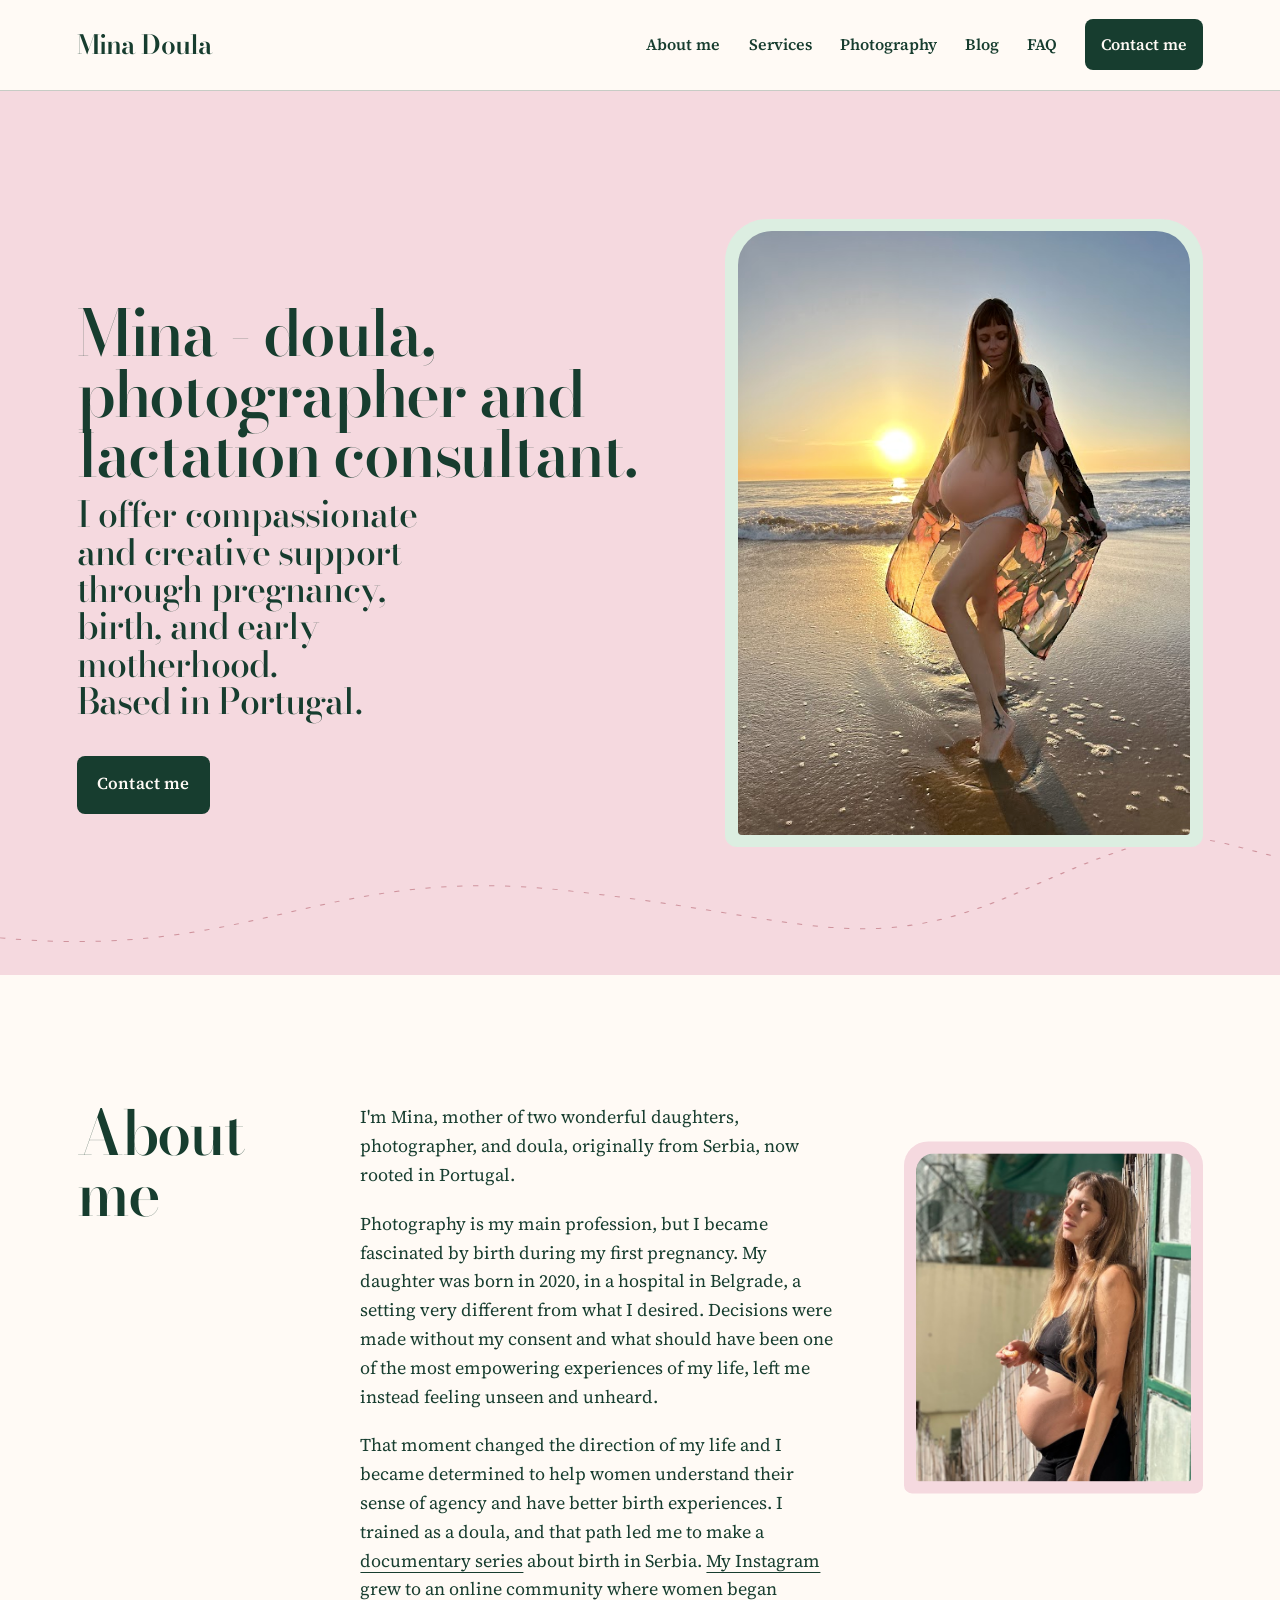
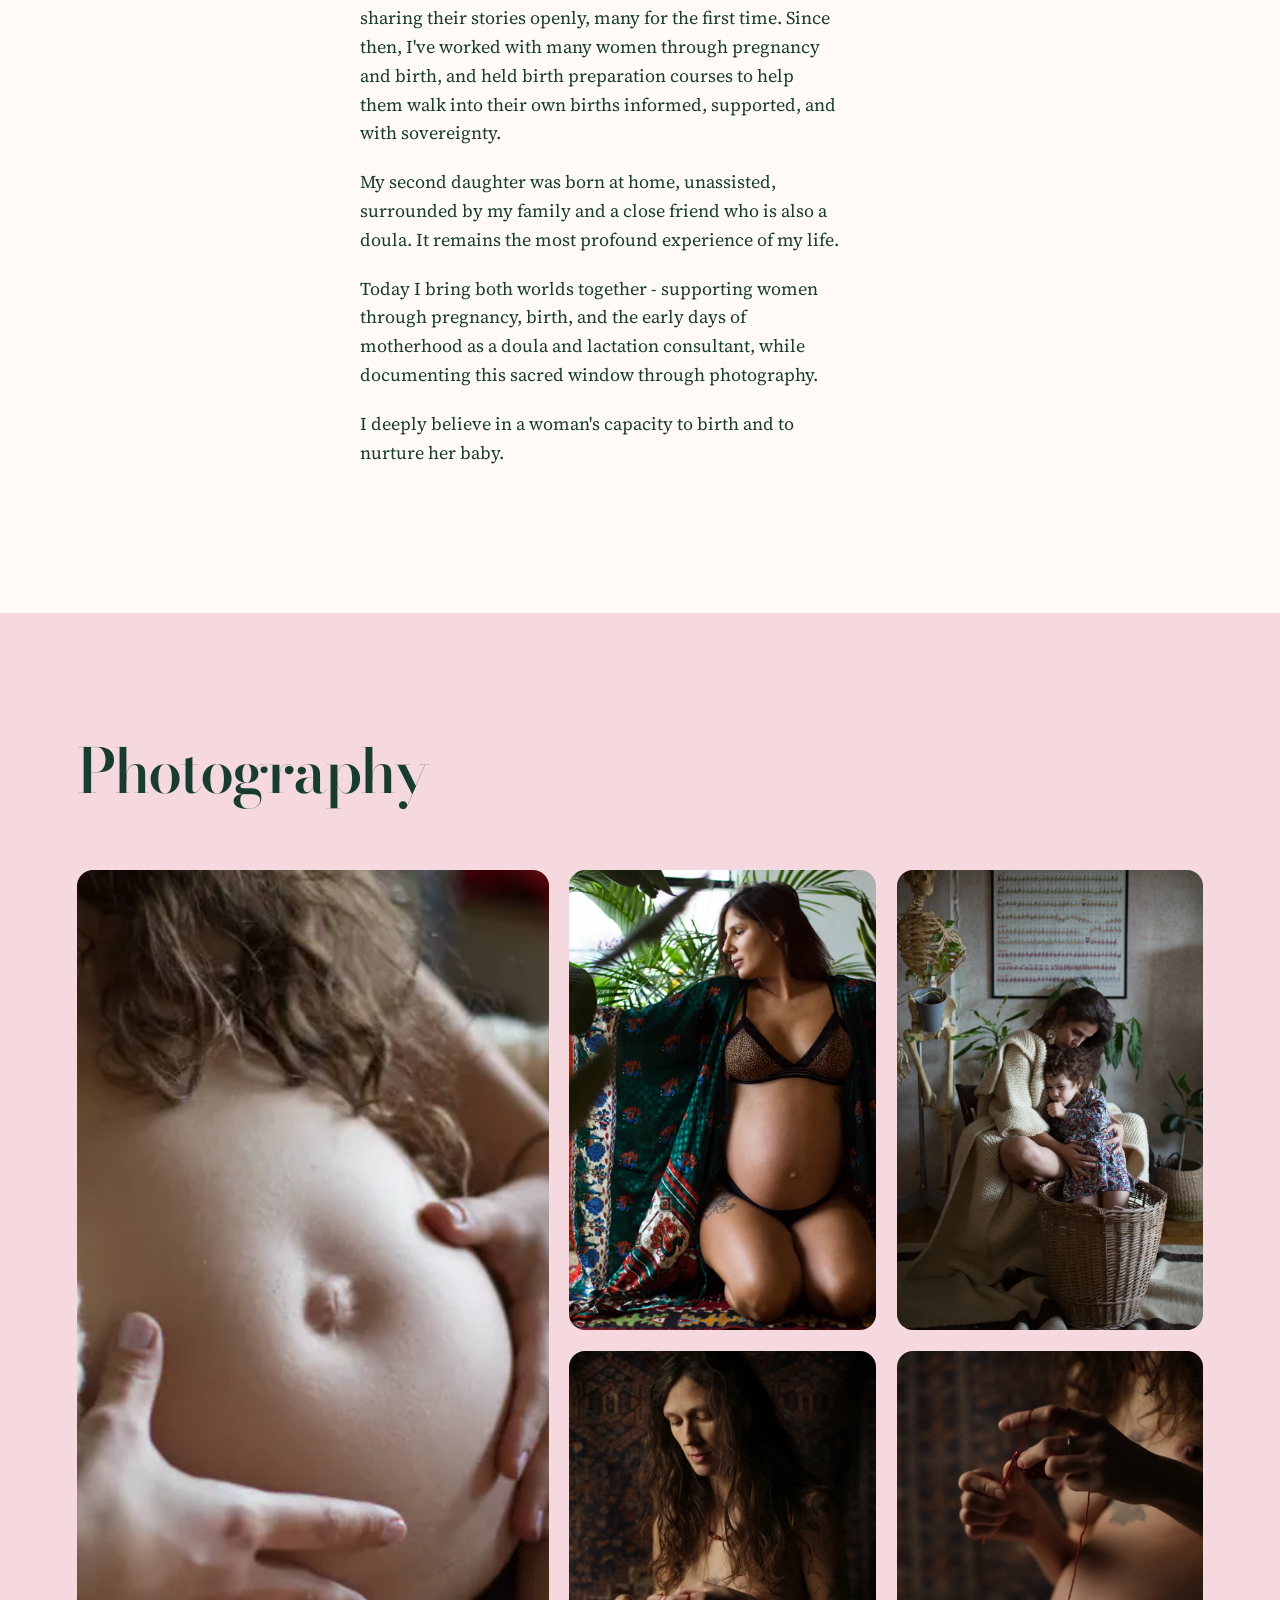
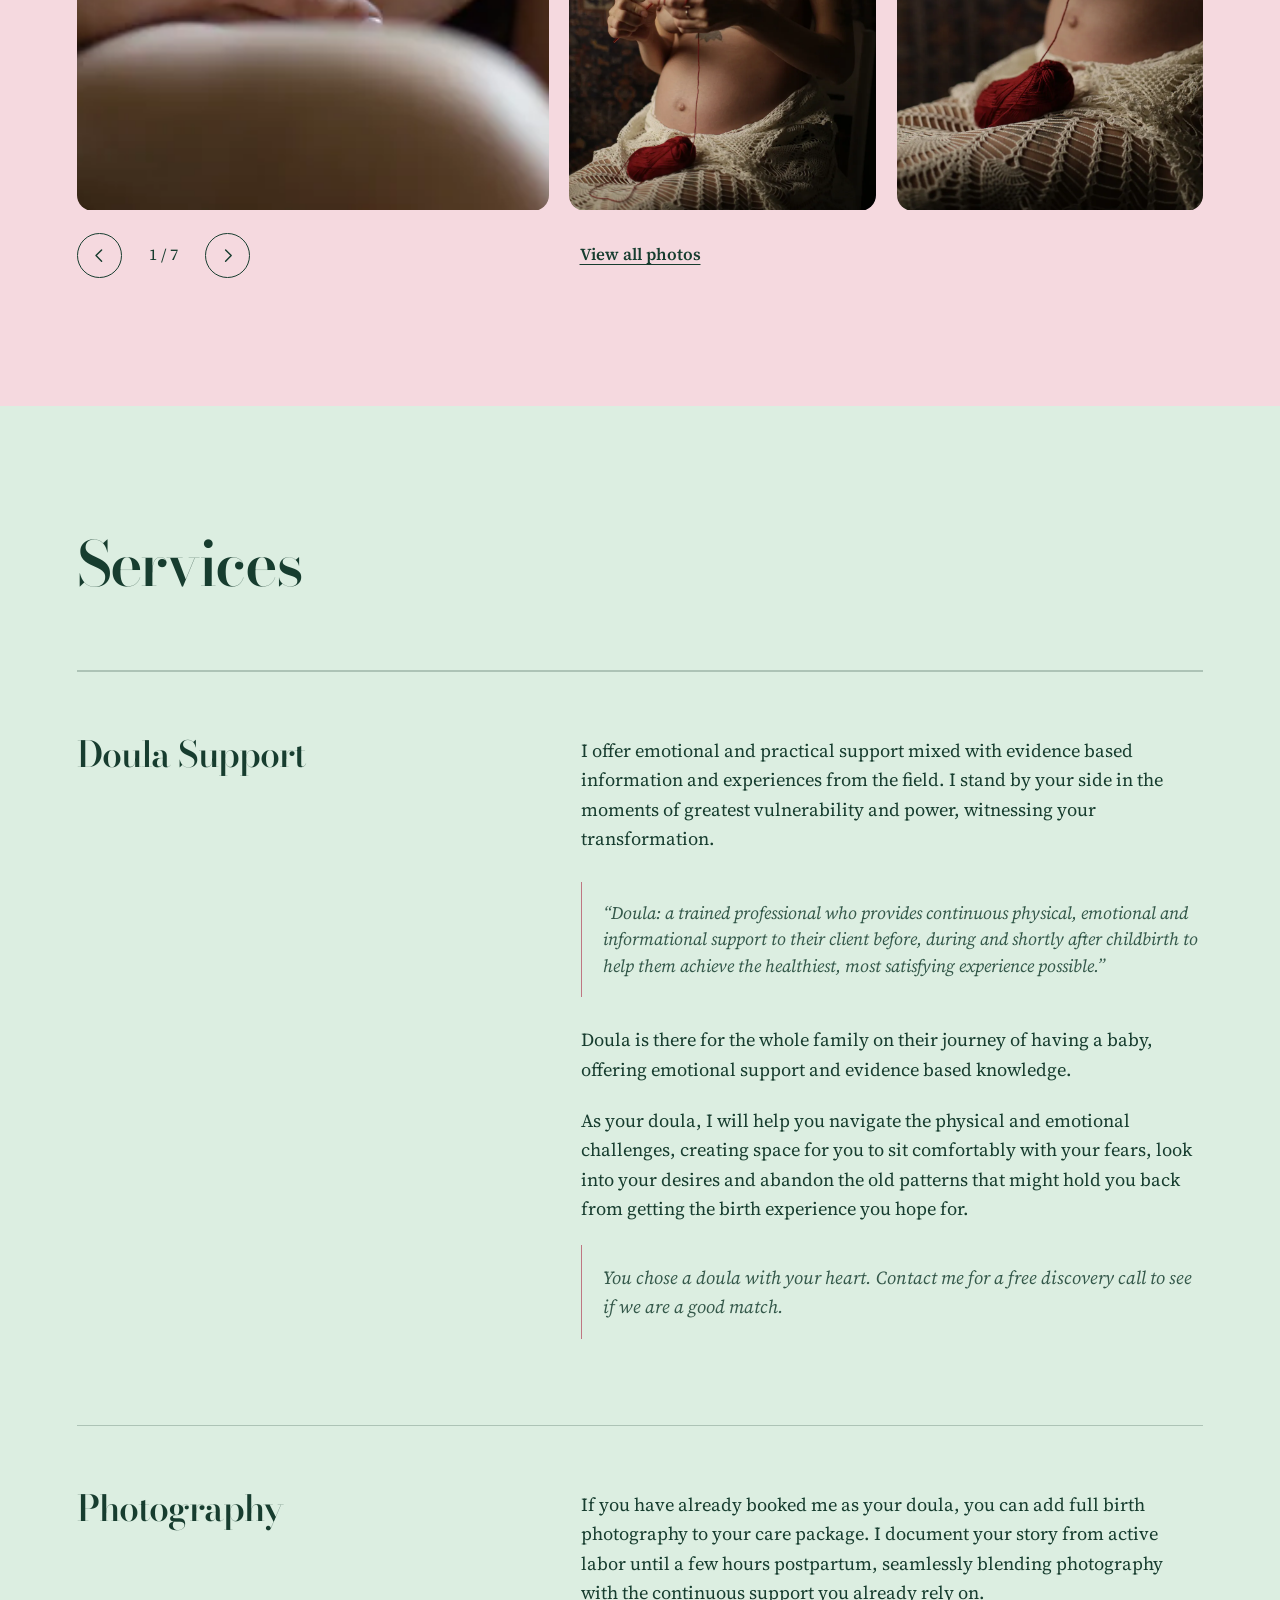
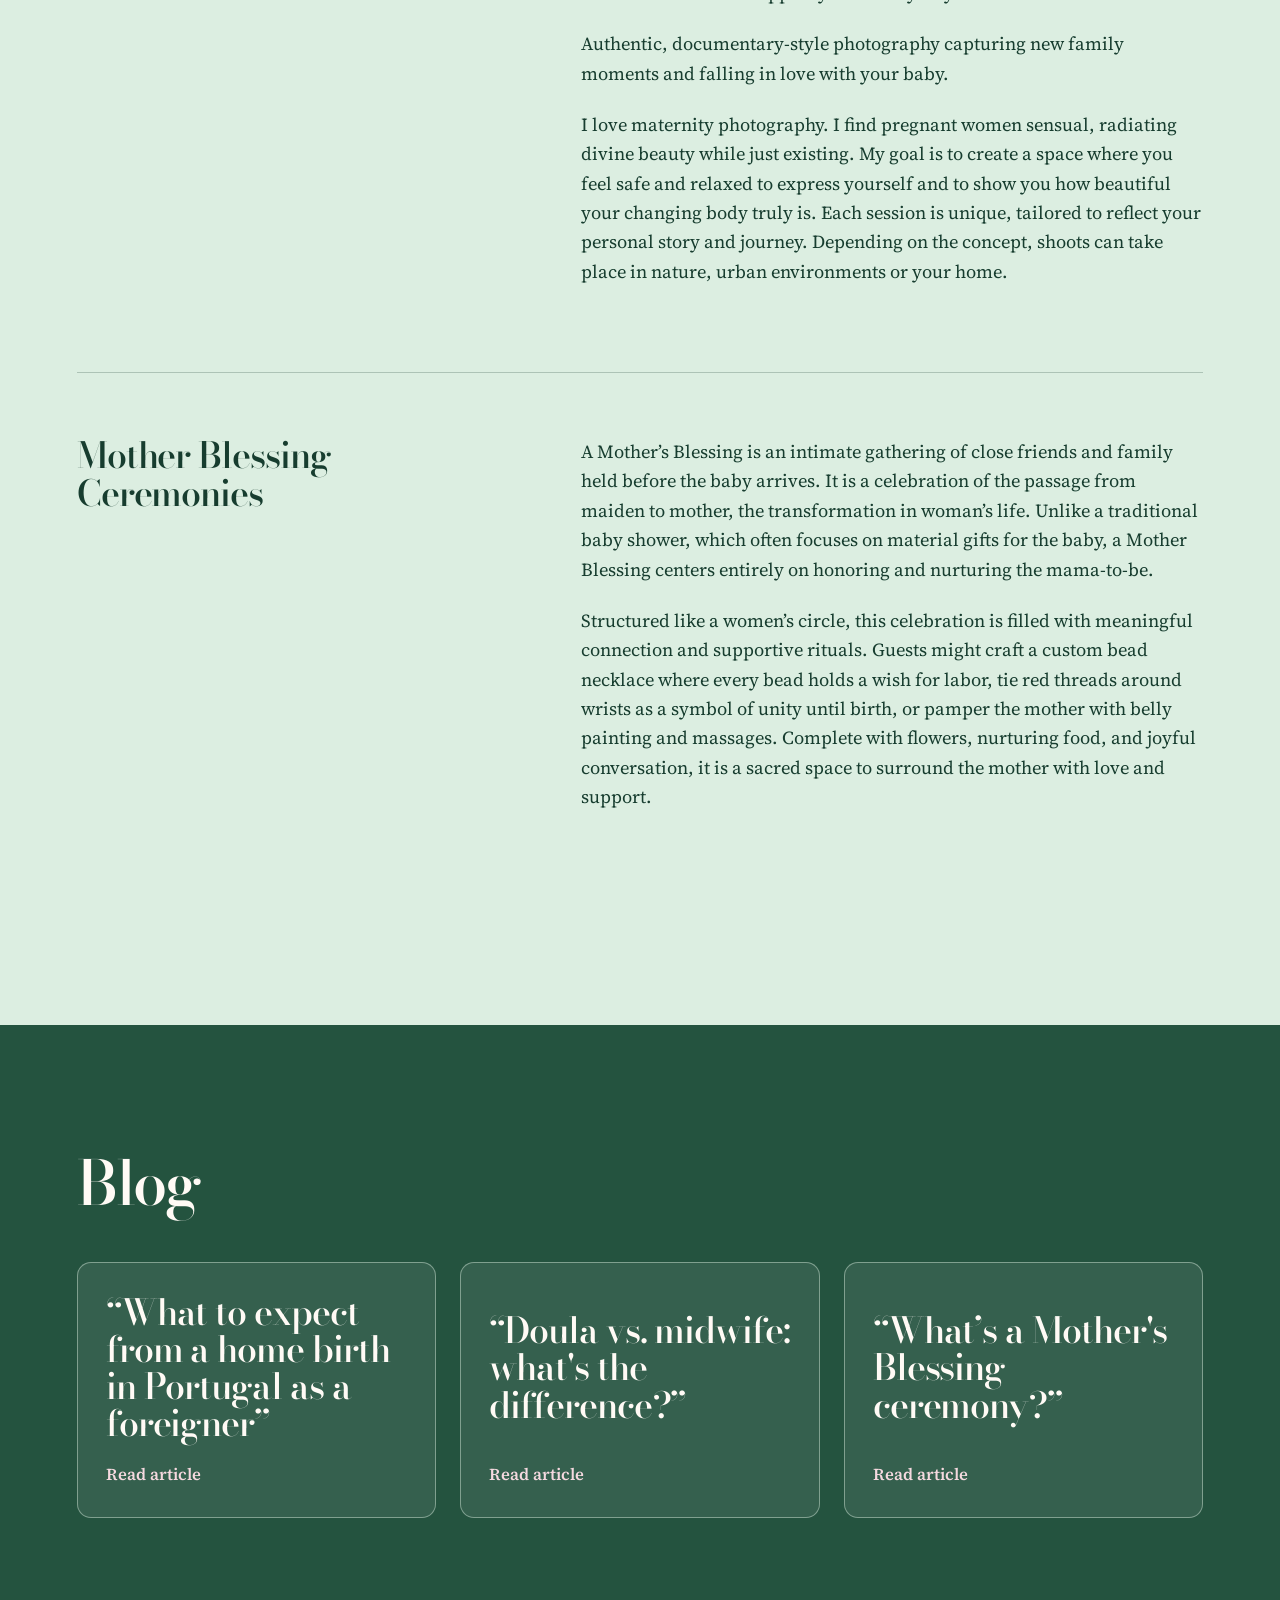
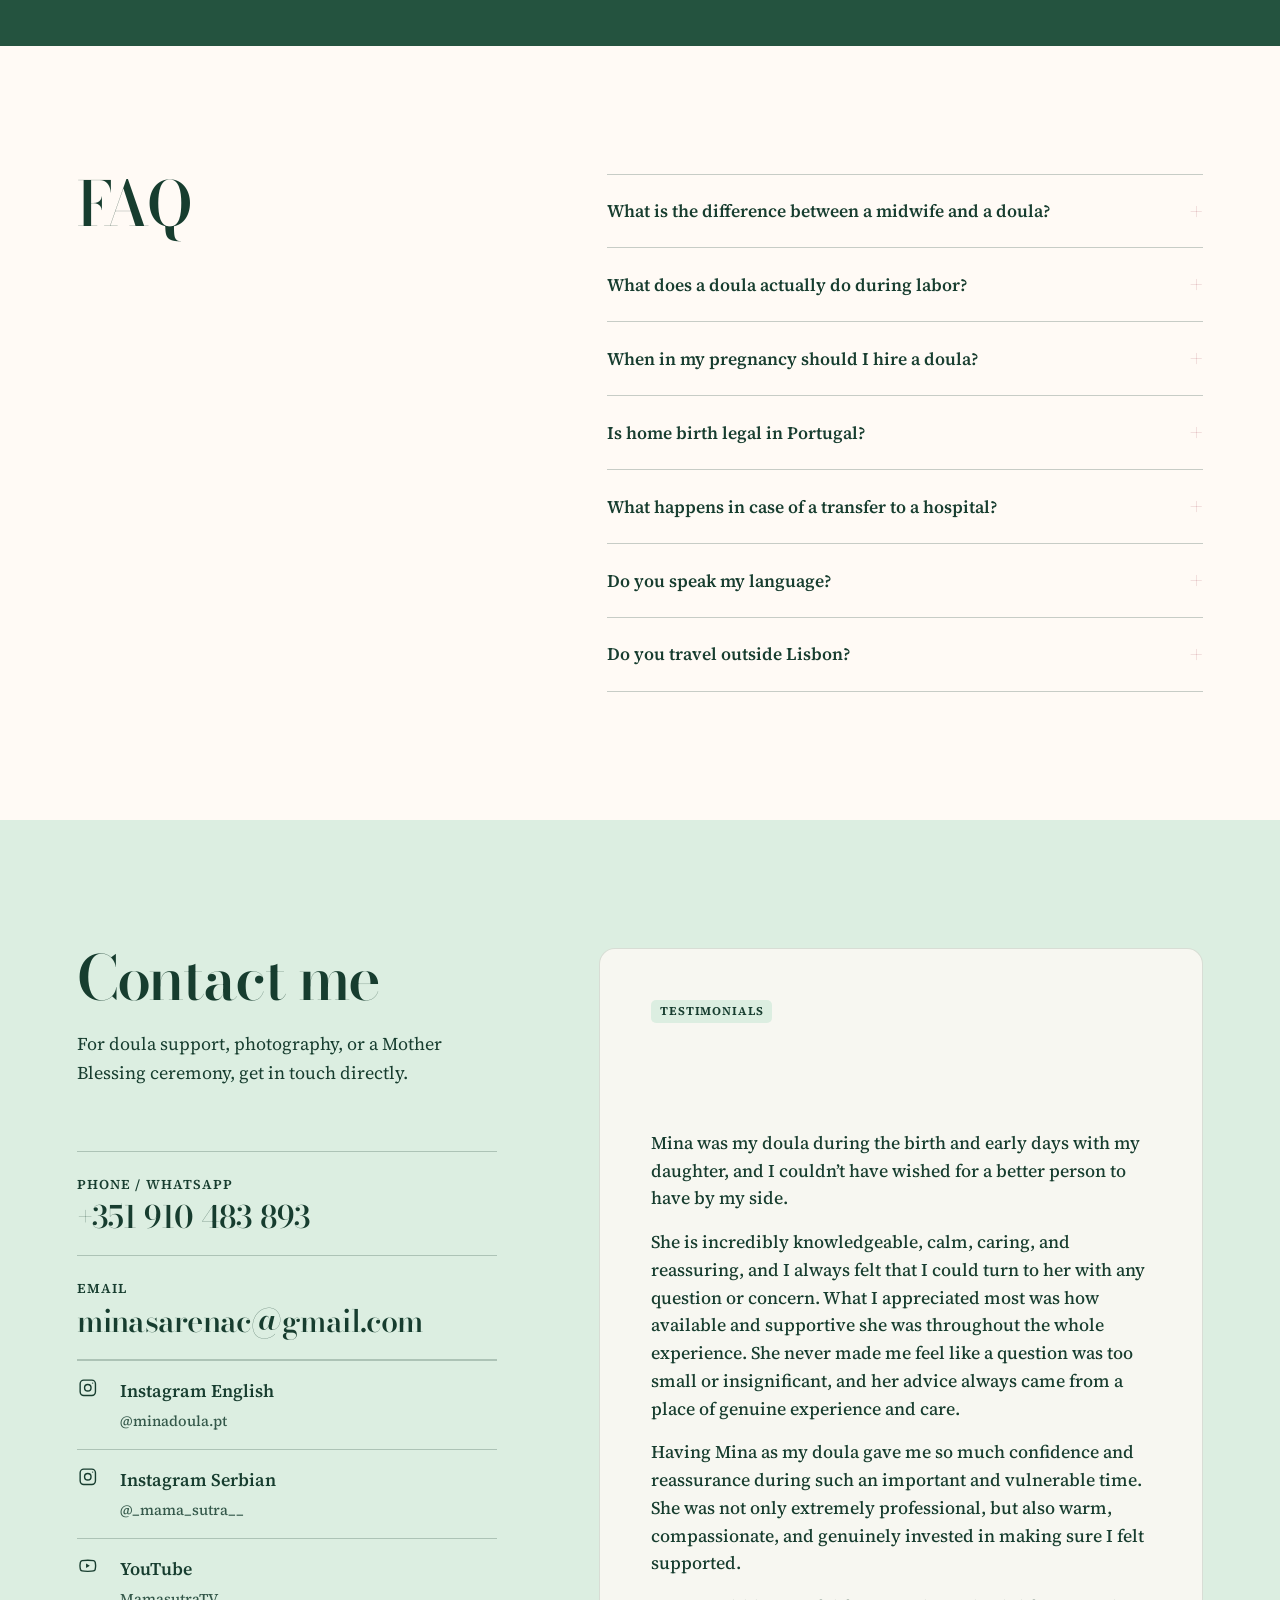
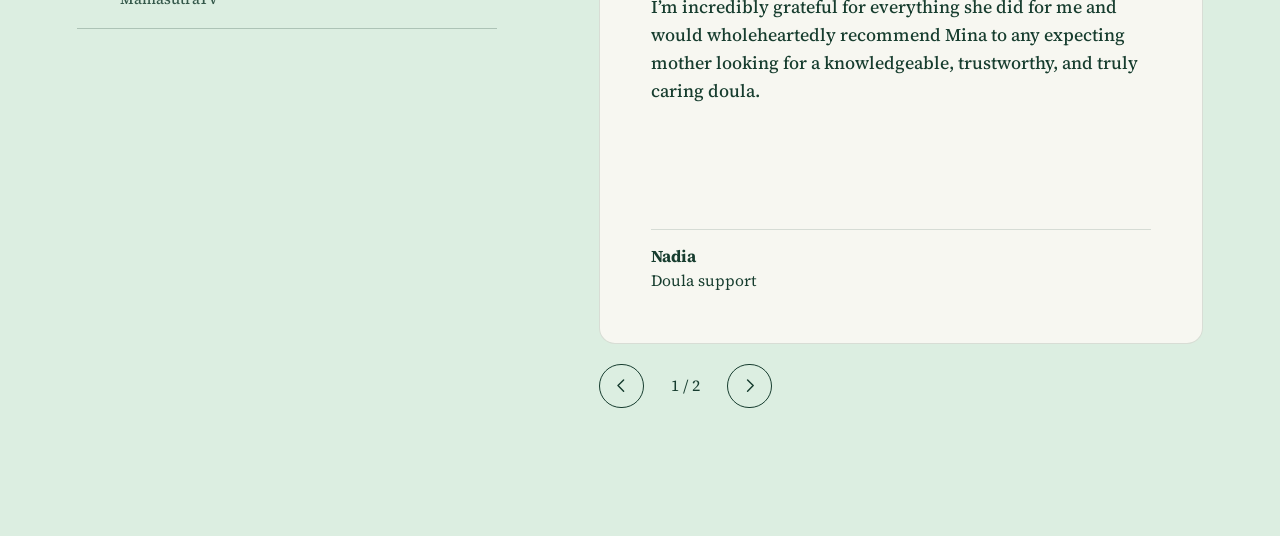
==== index.html @ 88abdea3 "Optimize gallery images for web" ====
<!doctype html>
<html lang="en">
  <head>
    <meta charset="UTF-8" />
    <meta name="viewport" content="width=device-width, initial-scale=1.0" />
    <meta name="description" content="Mina - doula, photographer and lactation consultant. I offer compassionate and creative support through pregnancy, birth, and early motherhood. Based in Portugal." />
    <link rel="canonical" href="https://minadoula.com/" />
    <meta property="og:type" content="website" />
    <meta property="og:site_name" content="Mina Doula" />
    <meta property="og:title" content="Mina Doula — doula, photographer and lactation consultant" />
    <meta property="og:description" content="Compassionate and creative support through pregnancy, birth, and early motherhood in Portugal." />
    <meta property="og:url" content="https://minadoula.com/" />
    <meta property="og:image" content="https://minadoula.com/Images/About%20me/mina-at-sunset.jpeg" />
    <meta name="twitter:card" content="summary_large_image" />
    <title>Mina - doula, photographer and lactation consultant</title>
    <link rel="preconnect" href="https://fonts.googleapis.com" />
    <link rel="preconnect" href="https://fonts.gstatic.com" crossorigin />
    <link href="https://fonts.googleapis.com/css2?family=Bodoni+Moda:opsz,wght@6..96,400..800&family=Source+Serif+4:opsz,wght@8..60,400;500;600&display=swap" rel="stylesheet" />
    <link rel="stylesheet" href="styles-feminine.css" />
    <script type="application/ld+json">{"@context":"https://schema.org","@type":"ProfessionalService","name":"Mina Doula","url":"https://minadoula.com/","description":"Doula, photographer and lactation consultant supporting families through pregnancy, birth and early motherhood in Portugal.","telephone":"+351910483893","email":"minasarenac@gmail.com","areaServed":{"@type":"Country","name":"Portugal"},"sameAs":["https://www.instagram.com/minadoula.pt/","https://www.instagram.com/_mama_sutra__?stkn=MW9pOHY4OGxkaHBrdQ==","https://www.youtube.com/@MamasutraTV"],"makesOffer":[{"@type":"Offer","itemOffered":{"@type":"Service","name":"Doula Support"}},{"@type":"Offer","itemOffered":{"@type":"Service","name":"Photography"}},{"@type":"Offer","itemOffered":{"@type":"Service","name":"Mother Blessing Ceremonies"}}]}</script>
  </head>
  <body>
    <a class="skip-link" href="#main">Skip to content</a>
    <div class="page-shell">
      <header class="site-header">
        <a class="wordmark" href="#top" aria-label="Mina Doula home"><span>Mina</span><span>Doula</span></a>
        <button class="menu-toggle" type="button" aria-expanded="false" aria-controls="site-menu">Menu</button>
        <nav id="site-menu" class="site-nav" aria-label="Primary navigation">
          <a href="#about">About me</a><a href="#services">Services</a><a href="#photography">Photography</a><a href="#journal">Blog</a><a href="#faq">FAQ</a><a class="nav-contact" href="#contact">Contact me</a>
        </nav>
      </header>

      <main id="main">
        <section id="top" class="hero section-pad">
          <div class="hero-copy">
            <h1>Mina - doula, photographer and lactation consultant. <span>I offer compassionate and creative support through pregnancy, birth, and early motherhood. Based in Portugal.</span></h1>
            <div class="hero-actions"><a class="button button-sun" href="#contact">Contact me</a></div>
          </div>
          <figure class="hero-image proof-frame"><img src="Images/About%20me/mina-at-sunset.jpeg" alt="Mina walking on the beach at sunset" /></figure>
          <svg class="hero-route" viewBox="0 0 1200 360" preserveAspectRatio="none" aria-hidden="true"><path d="M0 282 C240 330 300 130 530 185 S810 330 960 184 S1110 70 1200 118" /></svg>
        </section>

        <section id="about" class="about section-pad">
          <div><h2>About me</h2></div>
          <div class="about-copy"><p>I'm Mina, mother of two wonderful daughters, photographer, and doula, originally from Serbia, now rooted in Portugal.</p><p>Photography is my main profession, but I became fascinated by birth during my first pregnancy. My daughter was born in 2020, in a hospital in Belgrade, a setting very different from what I desired. Decisions were made without my consent and what should have been one of the most empowering experiences of my life, left me instead feeling unseen and unheard.</p><p>That moment changed the direction of my life and I became determined to help women understand their sense of agency and have better birth experiences. I trained as a doula, and that path led me to make a <a href="https://www.youtube.com/@MamasutraTV" target="_blank" rel="noreferrer">documentary series</a> about birth in Serbia. <a href="https://www.instagram.com/_mama_sutra__?stkn=MW9pOHY4OGxkaHBrdQ==" target="_blank" rel="noreferrer">My Instagram</a> grew to an online community where women began sharing their stories openly, many for the first time. Since then, I've worked with many women through pregnancy and birth, and held birth preparation courses to help them walk into their own births informed, supported, and with sovereignty.</p><p>My second daughter was born at home, unassisted, surrounded by my family and a close friend who is also a doula. It remains the most profound experience of my life.</p><p>Today I bring both worlds together - supporting women through pregnancy, birth, and the early days of motherhood as a doula and lactation consultant, while documenting this sacred window through photography.</p><p>I deeply believe in a woman's capacity to birth and to nurture her baby.</p></div>
          <figure class="about-image"><img src="Images/About%20me/mina-at-window.jpeg" alt="Mina in sunlight by an open window" /></figure>
        </section>

        <section id="photography" class="gallery section-pad">
          <div class="gallery-heading"><h2>Photography</h2></div>
          <div class="bento-carousel" data-carousel aria-roledescription="carousel" aria-label="Photography">
            <div class="carousel-viewport"><div class="carousel-track" data-carousel-track></div></div>
            <div class="carousel-footer">
              <div class="carousel-controls">
                <button class="icon-button" type="button" data-carousel-previous aria-label="Previous photos"><svg aria-hidden="true" viewBox="0 0 24 24"><path d="m14.5 5-7 7 7 7" /></svg></button>
                <p class="carousel-status" data-carousel-status aria-live="polite"></p>
                <button class="icon-button" type="button" data-carousel-next aria-label="Next photos"><svg aria-hidden="true" viewBox="0 0 24 24"><path d="m9.5 5 7 7-7 7" /></svg></button>
              </div>
              <a class="text-link gallery-all-link" href="gallery.html">View all photos</a>
            </div>
          </div>
        </section>

        <section id="services" class="services section-pad">
          <div class="services-intro"><h2>Services</h2></div>
          <div class="service-list">
            <article class="service-item" id="doula-support">
              <div class="service-heading"><h3>Doula Support</h3></div>
              <div class="service-body"><p>I offer emotional and practical support mixed with evidence based information and experiences from the field. I stand by your side in the moments of greatest vulnerability and power, witnessing your transformation.</p><blockquote class="service-definition"><p>“Doula: a trained professional who provides continuous physical, emotional and informational support to their client before, during and shortly after childbirth to help them achieve the healthiest, most satisfying experience possible.”</p></blockquote><p>Doula is there for the whole family on their journey of having a baby, offering emotional support and evidence based knowledge.</p><p>As your doula, I will help you navigate the physical and emotional challenges, creating space for you to sit comfortably with your fears, look into your desires and abandon the old patterns that might hold you back from getting the birth experience you hope for.</p><p class="service-note">You chose a doula with your heart. Contact me for a free discovery call to see if we are a good match.</p></div>
            </article>
            <article class="service-item" id="photography-service">
              <div class="service-heading"><h3>Photography</h3></div>
              <div class="service-body"><p>If you have already booked me as your doula, you can add full birth photography to your care package. I document your story from active labor until a few hours postpartum, seamlessly blending photography with the continuous support you already rely on.</p><p>Authentic, documentary-style photography capturing new family moments and falling in love with your baby.</p><p>I love maternity photography. I find pregnant women sensual, radiating divine beauty while just existing. My goal is to create a space where you feel safe and relaxed to express yourself and to show you how beautiful your changing body truly is. Each session is unique, tailored to reflect your personal story and journey. Depending on the concept, shoots can take place in nature, urban environments or your home.</p></div>
            </article>
            <article class="service-item">
              <div class="service-heading"><h3>Mother Blessing Ceremonies</h3></div>
              <div class="service-body"><p>A Mother’s Blessing is an intimate gathering of close friends and family held before the baby arrives. It is a celebration of the passage from maiden to mother, the transformation in woman’s life. Unlike a traditional baby shower, which often focuses on material gifts for the baby, a Mother Blessing centers entirely on honoring and nurturing the mama-to-be.</p><p>Structured like a women’s circle, this celebration is filled with meaningful connection and supportive rituals. Guests might craft a custom bead necklace where every bead holds a wish for labor, tie red threads around wrists as a symbol of unity until birth, or pamper the mother with belly painting and massages. Complete with flowers, nurturing food, and joyful conversation, it is a sacred space to surround the mother with love and support.</p></div>
            </article>
          </div>
        </section>

        <section id="journal" class="journal section-pad">
          <div class="journal-title"><h2>Blog</h2></div>
          <div class="journal-list"><article><a href="blog/home-birth-portugal.html"><h3>“What to expect from a home birth in Portugal as a foreigner”</h3><span>Read article</span></a></article><article><a href="blog/doula-vs-midwife.html"><h3>“Doula vs. midwife: what's the difference?”</h3><span>Read article</span></a></article><article><a href="blog/mothers-blessing.html"><h3>“What’s a Mother's Blessing ceremony?”</h3><span>Read article</span></a></article></div>
        </section>

        <section id="contact" class="contact section-pad" aria-labelledby="contact-title">
          <div class="testimonials">
          <div class="testimonials-content">
            <div class="testimonial-carousel" data-testimonial-carousel aria-roledescription="carousel" aria-label="Client testimonials" tabindex="0">
              <div class="testimonial-viewport"><div class="testimonial-track" data-testimonial-track><figure class="testimonial-slide"><blockquote><p>Mina was my doula during the birth and early days with my daughter, and I couldn’t have wished for a better person to have by my side.</p><p>She is incredibly knowledgeable, calm, caring, and reassuring, and I always felt that I could turn to her with any question or concern. What I appreciated most was how available and supportive she was throughout the whole experience. She never made me feel like a question was too small or insignificant, and her advice always came from a place of genuine experience and care.</p><p>Having Mina as my doula gave me so much confidence and reassurance during such an important and vulnerable time. She was not only extremely professional, but also warm, compassionate, and genuinely invested in making sure I felt supported.</p><p>I’m incredibly grateful for everything she did for me and would wholeheartedly recommend Mina to any expecting mother looking for a knowledgeable, trustworthy, and truly caring doula.</p></blockquote><figcaption><strong>Nadia</strong><span>Doula support</span></figcaption></figure><figure class="testimonial-slide"><blockquote><p>Thank you from the bottom of our hearts for the birth preparation course. We came out of this experience with so much more peace, confidence, and trust.</p><p>From the very beginning we felt comfortable, supported, and safe, which meant so much to us during this important time.</p><p>The way you combined professional knowledge with personal experience brought warmth, clarity, and a real sense that we're better prepared for what's coming.</p><p>It meant a lot to us that the birth preparation included partners too, because we went through every topic together and now feel like a team that knows how to support each other through the process of our baby's arrival.</p><p>This education is truly worth its weight in gold, no matter where a woman gives birth — at home or in a hospital. It helps you experience birth as an empowering and beautiful moment, rather than something that brings fear.</p><p>I also believe it can give some couples the confidence to consider a home birth and experience this beautiful act in the way that feels most natural to them.</p><p>Wholeheartedly recommended to all expecting moms (and dads)</p><p>Thank you for being part of our beginning.</p></blockquote><figcaption><strong>Tamara, Nemanja and baby Helena</strong><span>Birth preparation course</span></figcaption></figure></div></div>
              <div class="testimonial-controls"><button class="icon-button" type="button" data-testimonial-previous aria-label="Previous testimonial"><svg aria-hidden="true" viewBox="0 0 24 24"><path d="m14.5 5-7 7 7 7" /></svg></button><p class="testimonial-status" data-testimonial-status aria-live="polite"></p><button class="icon-button" type="button" data-testimonial-next aria-label="Next testimonial"><svg aria-hidden="true" viewBox="0 0 24 24"><path d="m9.5 5 7 7-7 7" /></svg></button></div>
            </div>
          </div>
          </div>
          <div class="contact-info"><div class="contact-copy"><h2 id="contact-title">Contact me</h2><p class="contact-intro">For doula support, photography, or a Mother Blessing ceremony, get in touch directly.</p><div class="contact-details"><a class="contact-method" href="tel:+351910483893"><span>Phone / WhatsApp</span><strong>+351 910 483 893</strong></a><a class="contact-method" href="mailto:minasarenac@gmail.com?subject=Hello%20Mina" title="Open a new email to Mina"><span>Email</span><strong>minasarenac@gmail.com</strong></a></div></div><div class="contact-socials" aria-label="Social links"><a class="social-link" href="https://www.instagram.com/minadoula.pt/" target="_blank" rel="noreferrer"><svg aria-hidden="true" viewBox="0 0 24 24"><rect x="3.5" y="3.5" width="17" height="17" rx="4" /><circle cx="12" cy="12" r="3.6" /><circle cx="17.4" cy="6.7" r=".7" fill="currentColor" stroke="none" /></svg><span>Instagram English</span><span class="social-handle">@minadoula.pt</span></a><a class="social-link" href="https://www.youtube.com/@MamasutraTV" target="_blank" rel="noreferrer"><svg aria-hidden="true" viewBox="0 0 24 24"><path d="M20.25 8.2a2.7 2.7 0 0 0-1.9-1.9C16.66 5.85 12 5.85 12 5.85s-4.66 0-6.35.45a2.7 2.7 0 0 0-1.9 1.9A28.2 28.2 0 0 0 3.3 12a28.2 28.2 0 0 0 .45 3.8 2.7 2.7 0 0 0 1.9 1.9c1.69.45 6.35.45 6.35.45s4.66 0 6.35-.45a2.7 2.7 0 0 0 1.9-1.9A28.2 28.2 0 0 0 20.7 12a28.2 28.2 0 0 0-.45-3.8Z" /><path d="m10.1 9.45 4.15 2.55-4.15 2.55V9.45Z" fill="currentColor" stroke="none" /></svg><span>YouTube</span><span class="social-handle">MamasutraTV</span></a></div></div>
        </section>

        <section id="faq" class="faq section-pad" aria-labelledby="faq-title">
          <h2 id="faq-title">FAQ</h2>
          <div class="faq-list">
            <details><summary>What is the difference between a midwife and a doula?</summary><p>Midwives are licensed medical professionals responsible for monitoring the health and safety of the mother and baby, performing medical exams, managing complications and prescribing medication. Doulas provide non-medical, continuous emotional, informational and physical support, helping you navigate decision-making, physical comfort, and postpartum transition.</p></details>
            <details><summary>What does a doula actually do during labor?</summary><p>I offer continuous support - physical comfort measures (positioning, breathing, massage), emotional reassurance, holding space so you feel safe and undisturbed and help navigating conversations with midwives and medical staff. I help you understand what's being offered or recommended so you can make informed decisions.</p></details>
            <details><summary>When in my pregnancy should I hire a doula?</summary><p>Most clients hire a doula during their second trimester (around 20-28 weeks), but you can reach out at any stage of pregnancy. Starting earlier gives us time to build trust and go through birth preparation together, but it's never "too late" to ask.</p></details>
            <details><summary>Is home birth legal in Portugal?</summary><p>Yes. It is legal, but not covered by health insurance.</p></details>
            <details><summary>What happens in case of a transfer to a hospital?</summary><p>Experienced midwives are skilled at distinguishing subtle variations of normal labor from true pathology. If a genuine medical emergency arises, the midwife will recommend a hospital transfer. As a doula, I accompany a woman during the transfer and continue supporting her inside the hospital, whenever facility rules permit.</p></details>
            <details><summary>Do you speak my language?</summary><p>I speak English, Serbian and I’m in the process of learning Portuguese</p></details>
            <details><summary>Do you travel outside Lisbon?</summary><p>Yes. I live in Costa de Caparica, but I travel around Portugal.</p></details>
          </div>
        </section>

      </main>

    </div>
    <script src="script.js?v=8"></script>
  <!-- impeccable-live-start -->
<script src="http://localhost:8400/live.js?token=69efe756-8127-4be1-b0ac-dda6701f111b"></script>
<!-- impeccable-live-end -->
</body>
</html>
---- styles-feminine.css ----
:root {
  --forest: #173d2f;
  --green: #24533f;
  --mint: #dceee1;
  --blush: #f5d9df;
  --rose: #bf7782;
  --cream: #fffaf5;
  --soft-ink: #34584a;
  --line: rgba(23, 61, 47, 0.24);
  --display: "Bodoni Moda", Georgia, serif;
  --body: "Source Serif 4", Georgia, serif;
  --ui: "Source Serif 4", Georgia, serif;
  --type-hero: clamp(3.3rem, 5vw, 4.9rem);
  --type-display: clamp(2.7rem, 4.8vw, 5.2rem);
  --type-card: clamp(2rem, 2.8vw, 3rem);
  --type-reading: 1.125rem;
  --type-ui: 1rem;
}

* { box-sizing: border-box; }
html { scroll-behavior: smooth; }
body { margin: 0; color: var(--forest); background: var(--cream); font-family: var(--body); font-size: 1.125rem; line-height: 1.6; }
body::selection { color: var(--cream); background: var(--green); }
a { color: inherit; text-underline-offset: 0.25em; }
button, input, textarea, select { font: inherit; }
:focus-visible { outline: 3px solid var(--rose); outline-offset: 4px; }
.skip-link { position: fixed; top: .75rem; left: .75rem; z-index: 10; transform: translateY(-150%); padding: .5rem .75rem; color: var(--cream); background: var(--forest); font-family: var(--ui); }
.skip-link:focus { transform: translateY(0); }
.page-shell { overflow-x: clip; }
.section-pad { padding: clamp(5rem, 10vw, 10rem) clamp(1.25rem, 6vw, 6.5rem); }

.site-header { position: sticky; top: 0; z-index: 4; display: flex; align-items: center; justify-content: space-between; gap: 1rem; padding: 1.2rem clamp(1.25rem, 6vw, 6.5rem); color: var(--forest); background: rgba(255,250,245,.96); border-bottom: 1px solid var(--line); transition: transform 220ms ease; }
.site-header.header-hidden { transform: translateY(-105%); }
.wordmark { display: inline-flex; gap: .22em; font-family: var(--display); font-size: 1.65rem; font-weight: 600; line-height: 1; letter-spacing: -.03em; text-decoration: none; white-space: nowrap; }
.site-nav { display: flex; align-items: center; gap: clamp(1rem, 2.2vw, 2.5rem); font-family: var(--ui); font-size: 1rem; font-weight: 600; }
.site-nav a { text-decoration: none; }
.site-nav a:not(.nav-contact):hover { color: var(--rose); }
.nav-contact { padding: .8rem 1rem; color: var(--cream); background: var(--forest); border-radius: 8px; }
.menu-toggle { display: none; border: 0; color: inherit; background: transparent; font-family: var(--ui); font-size: 1rem; font-weight: 600; }

.hero { position: relative; display: grid; grid-template-columns: minmax(24rem, 1.1fr) minmax(20rem, .9fr); grid-template-areas: "copy image"; align-items: center; gap: clamp(2.25rem, 5vw, 6rem); min-height: 40rem; background: var(--blush); }
.hero-copy { grid-area: copy; position: relative; z-index: 1; max-width: 39rem; padding-top: clamp(1rem, 4vw, 4rem); }
h1, h2, h3, p { margin-top: 0; }
h1, h2, h3 { font-optical-sizing: auto; overflow-wrap: break-word; }
p { max-inline-size: 68ch; }
h1 { max-width: 14ch; margin-bottom: 1.5rem; font-family: var(--display); font-size: var(--type-hero); font-weight: 550; letter-spacing: -.035em; line-height: .94; text-wrap: balance; }
h1 span { display: block; max-width: 17ch; margin-top: .35em; font-size: .56em; font-weight: 500; line-height: 1.04; letter-spacing: -.025em; }
.hero-lede { max-width: 54ch; font-size: clamp(1.2rem, 1.5vw, 1.45rem); line-height: 1.55; }
.hero-actions { display: flex; flex-wrap: wrap; align-items: center; gap: 1.25rem; margin-top: 2.25rem; }
.button { display: inline-flex; justify-content: center; align-items: center; min-height: 3.45rem; padding: .9rem 1.2rem; border: 1px solid transparent; border-radius: 8px; font-family: var(--ui); font-size: 1.05rem; font-weight: 600; letter-spacing: .01em; text-decoration: none; transition: transform 180ms cubic-bezier(.2,.8,.2,1), background-color 180ms ease, border-color 180ms ease; }
.button:hover { border-color: var(--rose); transform: translateY(-2px); }
.button-sun { color: var(--cream); background: var(--forest); }
.button-cobalt { color: var(--cream); background: var(--green); }
.text-link { display: inline-block; font-family: var(--ui); font-size: 1.05rem; font-weight: 600; }
.hero-image { grid-area: image; position: relative; z-index: 1; min-height: 34rem; margin: 0; padding: .8rem; background: var(--mint); border-radius: 42px 42px 12px 12px; }
.hero-image img { display: block; width: 100%; height: 100%; min-height: 32rem; object-fit: cover; object-position: center 35%; border-radius: 34px 34px 4px 4px; filter: saturate(.88) contrast(1.02); }
.frame-mark { position: absolute; font-family: var(--ui); font-size: .9rem; }
.frame-mark-a { right: 1.3rem; bottom: 1.4rem; color: var(--forest); }
.hero-route { position: absolute; bottom: -1px; left: 0; width: 100%; height: 11rem; overflow: visible; pointer-events: none; opacity: .7; }
.hero-route path { fill: none; stroke: var(--rose); stroke-width: 2; stroke-dasharray: 5 10; animation: draw-route 18s linear infinite; }
@keyframes draw-route { to { stroke-dashoffset: -320; } }

.about { display: grid; grid-template-columns: minmax(11rem, .55fr) minmax(18rem, 1.2fr) minmax(14rem, .75fr); gap: clamp(2rem, 5vw, 6rem); align-items: start; background: var(--cream); }
h2 { margin-bottom: 1.25rem; font-family: var(--display); font-size: var(--type-display); font-weight: 550; letter-spacing: -.035em; line-height: .98; text-wrap: balance; }
.about-copy { max-width: 38rem; font-size: var(--type-reading); }
.about-copy p + p { margin-top: 1.25rem; }
.about-image { margin: 0; padding: .75rem; background: var(--blush); border-radius: 24px 24px 8px 8px; transform: translateY(2.4rem); }
.about-image img { display: block; width: 100%; aspect-ratio: .84; object-fit: cover; object-position: center; border-radius: 18px 18px 3px 3px; }

.services { background: var(--mint); }
.services-intro { display: grid; grid-template-columns: minmax(18rem, .95fr) minmax(16rem, .55fr); gap: 3rem; align-items: end; padding-bottom: 3.5rem; border-bottom: 1px solid var(--line); }
.services-intro p { max-width: 32rem; margin-bottom: .6rem; font-size: var(--type-reading); }
.service-list { border-bottom: 0; }
.service-item { display: grid; grid-template-columns: minmax(15rem, .8fr) minmax(20rem, 1.2fr); gap: clamp(2rem, 7vw, 8rem); padding: clamp(2.5rem, 5vw, 5rem) 0; border-top: 1px solid var(--line); }
.service-heading { display: flex; flex-direction: column; align-items: flex-start; }
.service-item h3 { margin-bottom: .3rem; font-family: var(--display); font-size: var(--type-card); font-weight: 550; letter-spacing: -.03em; line-height: 1.05; }
.service-heading > p { max-width: 26rem; margin-bottom: 0; font-size: 1.15rem; line-height: 1.45; }
.service-body > p { max-width: 49rem; margin-bottom: 1.35rem; font-size: 1.15rem; }
.service-definition { max-width: 47rem; margin: 1.8rem 0; padding: 1.1rem 0 1.1rem 1.3rem; border-left: 1px solid var(--rose); color: var(--soft-ink); font-size: 1.1rem; font-style: italic; line-height: 1.5; }
.service-definition p { margin: 0; }
.service-note { padding: 1.1rem 0 1.1rem 1.3rem; border-left: 1px solid var(--rose); color: var(--soft-ink); font-style: italic; }
.package-list { display: grid; gap: 0; margin-top: 2.3rem; border-top: 1px solid var(--line); }
.package-list section { padding: 1.45rem 0; border-bottom: 1px solid var(--line); }
.package-list section > div { display: flex; align-items: baseline; justify-content: space-between; gap: 1rem; }
.package-list h4 { margin: 0; font-family: var(--display); font-size: clamp(1.5rem, 2.1vw, 2rem); font-weight: 600; line-height: 1.1; letter-spacing: -.02em; }
.package-list span { flex: 0 0 auto; color: var(--rose); font-family: var(--ui); font-size: 1.08rem; font-weight: 600; }
.package-list p { margin: .85rem 0 0; font-size: 1.04rem; line-height: 1.5; }
.package-list ul { display: grid; gap: .45rem; margin: .95rem 0 0; padding-left: 1.2rem; font-size: 1.04rem; line-height: 1.5; }
.package-list li::marker { color: var(--rose); }
.package-list-compact { margin-top: 0; }
.service-item:hover h3 { color: var(--rose); }


.credentials { display: grid; grid-template-columns: 1fr; gap: 2.5rem; color: var(--cream); background: var(--forest); }
.credentials-copy p { max-width: 33rem; font-size: var(--type-reading); letter-spacing: .005em; }
.credential-list { display: grid; grid-template-columns: 1fr; gap: 1rem; max-width: 58rem; margin: 0; padding: 0; list-style: none; }
.credential-list li { display: grid; grid-template-columns: 4.25rem 1fr; gap: 1.25rem; min-height: 10.75rem; padding: 1.7rem; color: var(--forest); background: var(--cream); border-radius: 14px; }
.credential-icon { width: 2.2rem; height: 2.2rem; margin-top: .2rem; fill: none; stroke: var(--rose); stroke-width: 1.5; stroke-linecap: round; stroke-linejoin: round; }
.credential-list strong, .credential-list span { display: block; }
.credential-list strong { color: var(--forest); font-family: var(--display); font-size: clamp(1.65rem, 2.5vw, 2.35rem); font-weight: 600; line-height: 1; letter-spacing: -.025em; }
.credential-list span { margin-top: .65rem; font-size: 1.2rem; line-height: 1.45; }

.gallery { background: var(--blush); }
.gallery-heading, .gallery-page-heading { display: flex; align-items: end; justify-content: space-between; gap: 2rem; margin-bottom: 3rem; }
.gallery-heading p { max-width: 28rem; font-size: var(--type-reading); }
.bento-carousel { position: relative; }
.carousel-viewport { overflow: hidden; }
.carousel-track { display: flex; transform: translateX(0); transition: transform 750ms cubic-bezier(.22,.72,.17,1); will-change: transform; }
.bento-slide { display: grid; grid-template-columns: 1.2fr .78fr .78fr; grid-template-rows: repeat(2, minmax(13rem, 1fr)); grid-template-areas: "featured second third" "featured fourth fifth"; flex: 0 0 100%; gap: clamp(.7rem, 1.6vw, 1.35rem); min-width: 0; }
.bento-photo { display: block; position: relative; min-height: 0; padding: 0; overflow: hidden; color: inherit; background: var(--mint); border: 0; border-radius: 16px; cursor: zoom-in; }
.bento-photo:nth-child(1) { grid-area: featured; }
.bento-photo:nth-child(2) { grid-area: second; }
.bento-photo:nth-child(3) { grid-area: third; }
.bento-photo:nth-child(4) { grid-area: fourth; }
.bento-photo:nth-child(5) { grid-area: fifth; }
.bento-photo img, .masonry-photo img { display: block; width: 100%; height: 100%; object-fit: cover; transition: transform 650ms cubic-bezier(.2,.7,.2,1); }
.bento-photo:hover img, .bento-photo:focus-visible img, .masonry-photo:hover img, .masonry-photo:focus-visible img { transform: scale(1.045); }
.carousel-footer { display: grid; grid-template-columns: 1fr auto 1fr; align-items: center; margin-top: 1.4rem; }
.carousel-controls { display: flex; grid-column: 1; align-items: center; justify-self: start; gap: .85rem; }
.gallery-all-link { grid-column: 2; }
.carousel-status { min-width: 3.5rem; margin: 0; color: var(--forest); font-family: var(--ui); font-size: 1rem; font-variant-numeric: tabular-nums; text-align: center; }
.icon-button { display: grid; width: 2.8rem; height: 2.8rem; place-items: center; padding: 0; color: var(--forest); background: transparent; border: 1px solid currentColor; border-radius: 50%; cursor: pointer; transition: color 200ms ease, background 200ms ease, transform 200ms ease; }
.icon-button svg { width: 1.2rem; fill: none; stroke: currentColor; stroke-linecap: round; stroke-linejoin: round; stroke-width: 1.8; }
.icon-button:hover, .icon-button:focus-visible { color: var(--cream); background: var(--forest); transform: translateY(-2px); }

.gallery-page { background: var(--cream); }
.gallery-page-main { min-height: 75vh; background: var(--blush); }
.gallery-page-heading { max-width: var(--content-width); margin-right: auto; margin-left: auto; }
.masonry-gallery { column-count: 3; column-gap: clamp(.75rem, 1.8vw, 1.5rem); }
.masonry-photo { display: block; width: 100%; margin: 0 0 clamp(.75rem, 1.8vw, 1.5rem); padding: 0; overflow: hidden; background: var(--mint); border: 0; border-radius: 14px; break-inside: avoid; cursor: zoom-in; }
.masonry-photo img { height: auto; }

.lightbox { width: min(94vw, 76rem); max-width: none; max-height: 92vh; padding: 0; overflow: visible; color: var(--cream); background: var(--forest); border: 0; border-radius: 16px; }
.lightbox::backdrop { background: rgba(7, 41, 33, .78); backdrop-filter: blur(5px); }
.lightbox-frame { display: grid; grid-template-columns: auto minmax(0, 1fr) auto; align-items: center; gap: .8rem; padding: clamp(.75rem, 2vw, 1.25rem); }
.lightbox-figure { display: grid; gap: .75rem; justify-items: center; margin: 0; min-width: 0; }
.lightbox-figure img { display: block; width: auto; max-width: 100%; max-height: calc(92vh - 6.5rem); object-fit: contain; }
.lightbox-figure figcaption { font-family: var(--ui); font-size: .95rem; }
.lightbox .icon-button { color: var(--cream); }
.lightbox .icon-button:hover, .lightbox .icon-button:focus-visible { color: var(--forest); background: var(--cream); }
.lightbox-close { position: absolute; top: .75rem; right: .75rem; z-index: 1; }

.journal { color: var(--cream); background: var(--green); }
.journal-title { max-width: 42rem; }
.journal-list { display: grid; grid-template-columns: repeat(3, 1fr); gap: 1.5rem; margin-top: 3rem; }
.journal-list article { display: flex; min-height: 16rem; flex-direction: column; justify-content: space-between; padding: 1.75rem; background: rgba(255,250,245,.08); border: 1px solid rgba(220,238,225,.45); border-radius: 14px; }
.journal-list h3 { margin: auto 0 1rem; font-family: var(--display); font-size: var(--type-card); font-weight: 550; letter-spacing: -.03em; line-height: 1.04; }
.journal-list a { display: flex; min-height: 100%; flex-direction: column; color: inherit; text-decoration: none; }
.journal-list p { margin-bottom: 1.5rem; color: var(--mint); font-size: 1.05rem; line-height: 1.45; }
.journal-list span { margin-top: auto; color: var(--blush); font-size: 1.05rem; font-weight: 600; }
.journal-list article { transition: transform 180ms ease, background-color 180ms ease, border-color 180ms ease; }
.journal-list article:hover { background: rgba(255,250,245,.16); border-color: var(--blush); transform: translateY(-.35rem); }

.blog-post-main { padding-block: clamp(4.5rem, 9vw, 8rem); }
.blog-post { width: min(100%, 50rem); margin-inline: auto; }
.blog-post h1 { max-width: 18ch; color: var(--forest); font-family: var(--display); font-size: clamp(2.8rem, 6vw, 5.5rem); font-weight: 550; letter-spacing: -.035em; line-height: .98; text-wrap: balance; }
.blog-post-copy { margin-top: clamp(2.5rem, 5vw, 4.5rem); color: var(--forest); font-size: clamp(1.15rem, 1.7vw, 1.4rem); line-height: 1.65; }
.blog-post-copy p + p { margin-top: 1.45rem; }
.blog-post-return { display: inline-block; margin-top: clamp(3rem, 7vw, 6rem); color: var(--forest); font-family: var(--ui); font-weight: 650; text-underline-offset: .22em; }
.blog-post-return:hover, .blog-post-return:focus-visible { color: var(--rose); }

.testimonials { order: 2; min-width: 0; }
.testimonials-content { max-width: 56rem; }
.testimonial-carousel { display: grid; gap: 1.25rem; }
.testimonial-viewport { overflow: hidden; }
.testimonial-track { display: flex; transform: translateX(0); transition: transform 520ms cubic-bezier(.22,.72,.17,1); will-change: transform; }
.testimonial-slide { display: flex; flex: 0 0 100%; flex-direction: column; justify-content: space-between; box-sizing: border-box; min-height: 31rem; margin: 0; padding: clamp(1.75rem, 4vw, 3.25rem); color: var(--forest); background: rgba(255, 250, 245, .78); border: 1px solid rgba(23, 61, 47, .14); border-radius: 16px; }
.testimonial-slide::before { width: fit-content; margin-bottom: 1.45rem; padding: .35rem .55rem; color: var(--forest); background: var(--mint); border-radius: 5px; content: "Testimonials"; font-family: var(--ui); font-size: .74rem; font-weight: 650; letter-spacing: .075em; line-height: 1; text-transform: uppercase; }
.testimonial-slide:first-child::before { margin-bottom: .8rem; }
.testimonial-slide blockquote { margin: 0; font-family: var(--body); font-size: clamp(1.06rem, 1.4vw, 1.22rem); font-weight: 500; line-height: 1.55; }
.testimonial-slide blockquote p { margin: 0; }
.testimonial-slide blockquote p + p { margin-top: 1rem; }
.testimonial-slide figcaption { display: grid; gap: .2rem; margin-top: 2rem; padding-top: 1rem; border-top: 1px solid rgba(23, 61, 47, .15); font-family: var(--ui); font-size: .98rem; line-height: 1.3; }
.testimonial-slide figcaption strong { font-size: 1.05rem; }
.testimonial-controls { display: flex; align-items: center; gap: .85rem; }
.testimonial-status { min-width: 3.5rem; margin: 0; color: var(--forest); font-family: var(--ui); font-size: 1rem; font-variant-numeric: tabular-nums; text-align: center; }

.faq { display: grid; grid-template-columns: .85fr 1.15fr; gap: clamp(2rem, 7vw, 9rem); background: var(--cream); }
.faq-list { border-top: 1px solid var(--line); }
.faq-list > p { margin: 0; padding: 1.55rem 0; border-bottom: 1px solid var(--line); font-size: clamp(1.25rem, 2vw, 1.55rem); font-weight: 600; line-height: 1.35; }
details { border-bottom: 1px solid var(--line); }
summary { position: relative; padding: 1.4rem 2.1rem 1.4rem 0; cursor: pointer; font-family: var(--ui); font-size: 1.1rem; font-weight: 600; list-style: none; }
summary::-webkit-details-marker { display: none; }
summary::after { position: absolute; top: 1rem; right: 0; content: "+"; color: var(--rose); font-family: var(--display); font-size: 1.7rem; }
details[open] summary::after { content: "−"; }
details p { max-width: 45rem; padding-bottom: 1.2rem; }

.contact { display: grid; grid-template-columns: minmax(18rem, .82fr) minmax(0, 1.18fr); gap: clamp(3rem, 8vw, 9rem); align-items: start; background: var(--mint); }
.contact-info { order: 1; }
.contact .testimonials-heading { margin-bottom: 1.5rem; }
.contact .testimonials-content { max-width: none; }
.contact-intro { max-width: 34rem; margin: 1.35rem 0 0; font-size: var(--type-reading); }
.contact-details { display: grid; margin-top: clamp(2.5rem, 5vw, 4.5rem); border-top: 1px solid var(--line); }
.contact-method { display: grid; gap: .35rem; padding: 1.35rem 0; border-bottom: 1px solid var(--line); color: var(--forest); text-decoration: none; transition: color 180ms ease, padding-left 180ms ease; }
.contact-method span { font-family: var(--ui); font-size: .85rem; font-weight: 600; letter-spacing: .08em; text-transform: uppercase; }
.contact-method strong { font-family: var(--display); font-size: clamp(1.5rem, 2.4vw, 2.15rem); font-weight: 550; letter-spacing: -.025em; line-height: 1.05; }
.contact-method:hover, .contact-method:focus-visible { padding-left: .6rem; color: var(--rose); }
.contact-socials { display: grid; align-self: end; border-top: 1px solid var(--line); border-bottom: 1px solid var(--line); }
.social-link { display: grid; grid-template-columns: 1.8rem minmax(0, 1fr); align-content: center; gap: .25rem .9rem; min-height: 5.5rem; padding: 1rem 0; color: var(--forest); font-family: var(--ui); font-size: 1.12rem; font-weight: 600; text-decoration: none; transition: color 180ms ease, padding-left 180ms ease; }
.social-link + .social-link { border-top: 1px solid var(--line); }
.social-link svg { width: 1.35rem; height: 1.35rem; fill: none; stroke: currentColor; stroke-linecap: round; stroke-linejoin: round; stroke-width: 1.55; }
.social-link:hover, .social-link:focus-visible { padding-left: .6rem; color: var(--rose); }
.social-handle { grid-column: 2; color: var(--soft-ink); font-size: .92rem; font-weight: 500; }


@media (max-width: 900px) {
  .hero { grid-template-columns: 1fr; grid-template-areas: "copy" "image" "facts"; min-height: auto; }
  .hero-image { min-height: 30rem; }
  .hero-image img { min-height: 28rem; }
  .about, .credentials, .faq, .contact, .testimonials { grid-template-columns: 1fr; }
  .about-image { max-width: 26rem; transform: none; }
  .services-intro { grid-template-columns: 1fr; gap: .5rem; }
  .journal-list { grid-template-columns: 1fr; }
  .testimonial-slide { min-height: 0; }
  .journal-list article { min-height: 16rem; }
}

@media (max-width: 820px) {
  .site-header { align-items: flex-start; }
  .menu-toggle { display: block; }
  .site-nav { display: none; width: 100%; flex-direction: column; align-items: flex-start; padding-top: 1rem; }
  .site-header.menu-open { flex-wrap: wrap; }
  .site-header.menu-open .site-nav { display: flex; }
  .nav-contact { width: 100%; }
}

@media (max-width: 680px) {
  .hero { gap: 2rem; }
  .hero-image { min-height: 24rem; padding: .55rem; border-radius: 28px 28px 8px 8px; }
  .hero-image img { min-height: 22rem; border-radius: 23px 23px 3px 3px; }
  .hero-route { height: 6rem; }
  .service-item { grid-template-columns: 1fr; gap: 1rem; }
  .credential-list li { grid-template-columns: 3.2rem 1fr; min-height: 0; padding: 1.35rem; }
  .gallery-heading, .gallery-page-heading { align-items: flex-start; flex-direction: column; gap: 1rem; }
  .bento-slide { grid-template-columns: 1fr 1fr; grid-template-rows: 16rem 10rem 10rem; grid-template-areas: "featured featured" "second third" "fourth fifth"; }
  .masonry-gallery { column-count: 2; }
  .lightbox { width: 100vw; max-height: 100vh; border-radius: 0; }
  .lightbox-frame { grid-template-columns: 1fr auto; grid-template-rows: 1fr auto; height: 100vh; padding: 3.75rem .75rem .75rem; }
  .lightbox-figure { grid-column: 1 / -1; grid-row: 1; }
  .lightbox-figure img { max-height: calc(100vh - 9rem); }
  .lightbox-frame [data-lightbox-previous] { grid-column: 1; grid-row: 2; justify-self: end; }
  .lightbox-frame [data-lightbox-next] { grid-column: 2; grid-row: 2; }
}

@media (prefers-reduced-motion: reduce) {
  *, *::before, *::after { scroll-behavior: auto !important; animation-duration: .01ms !important; animation-iteration-count: 1 !important; transition-duration: .01ms !important; }
}
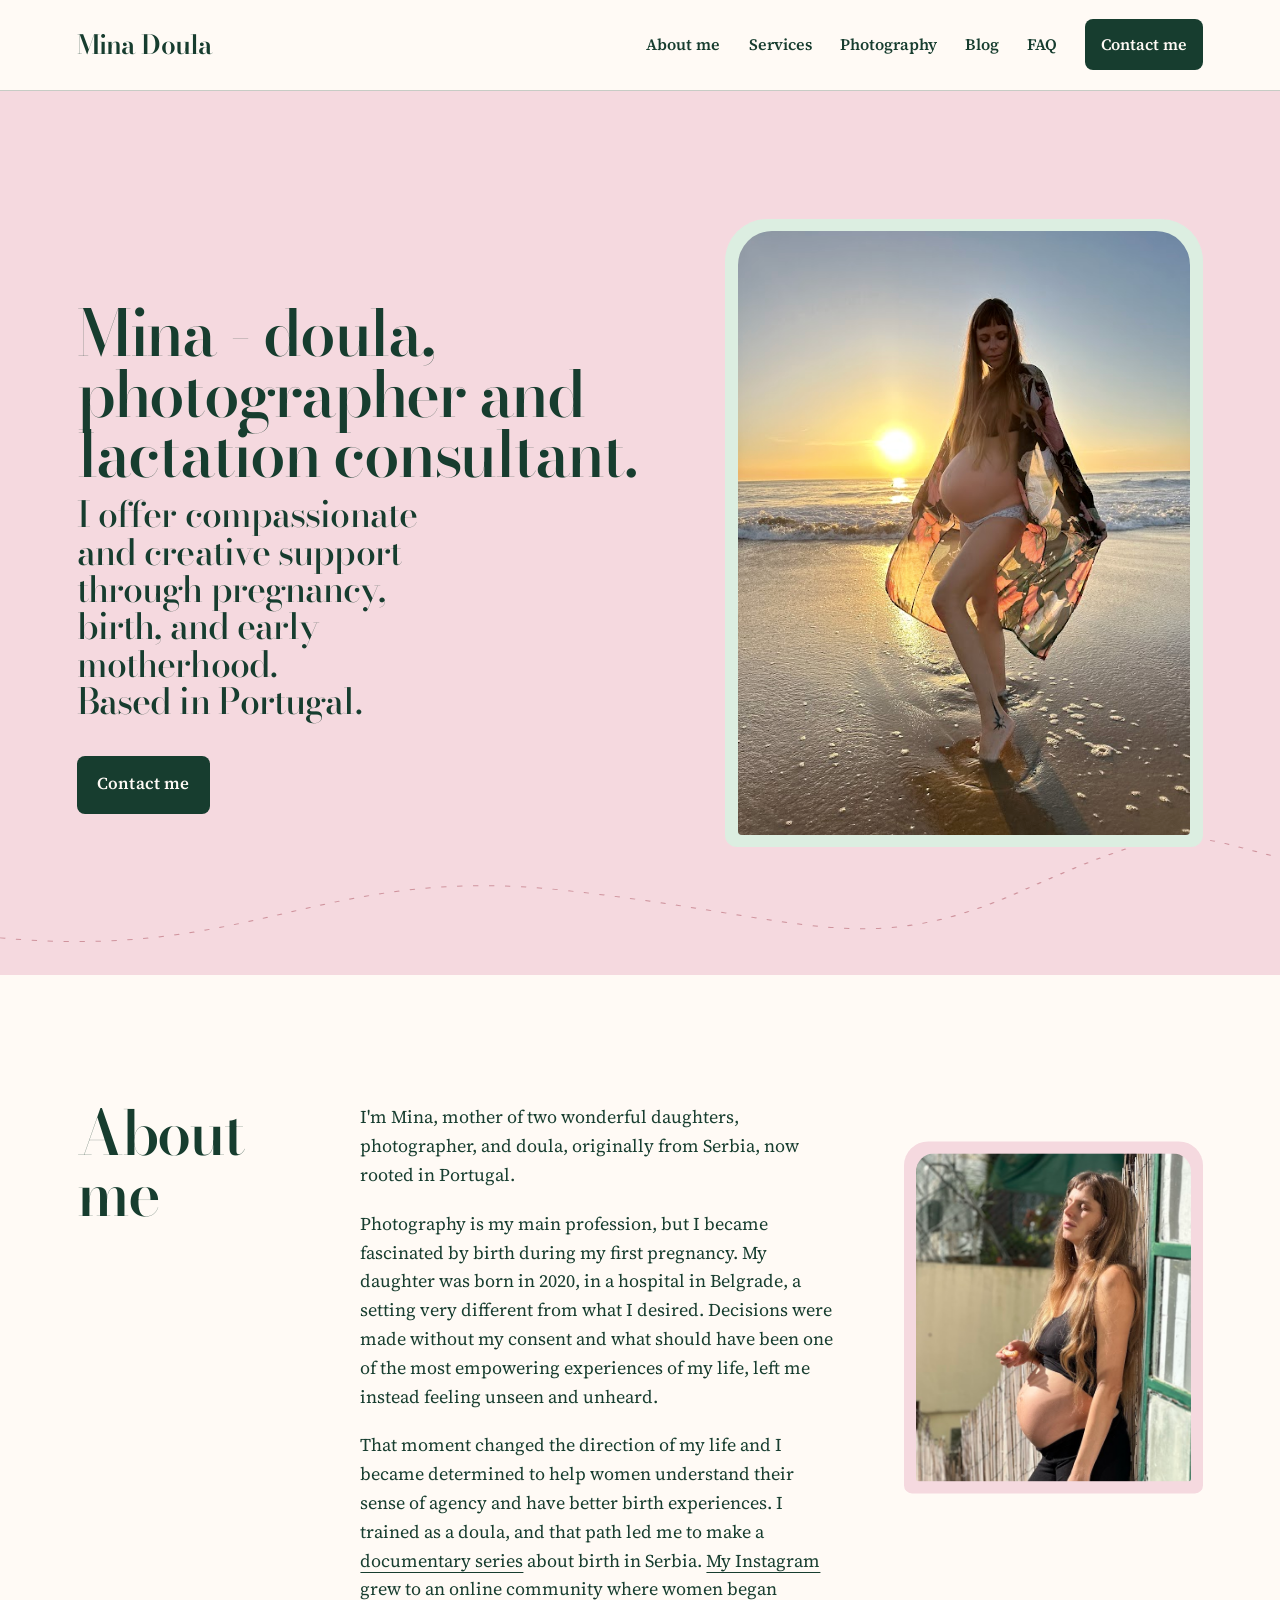
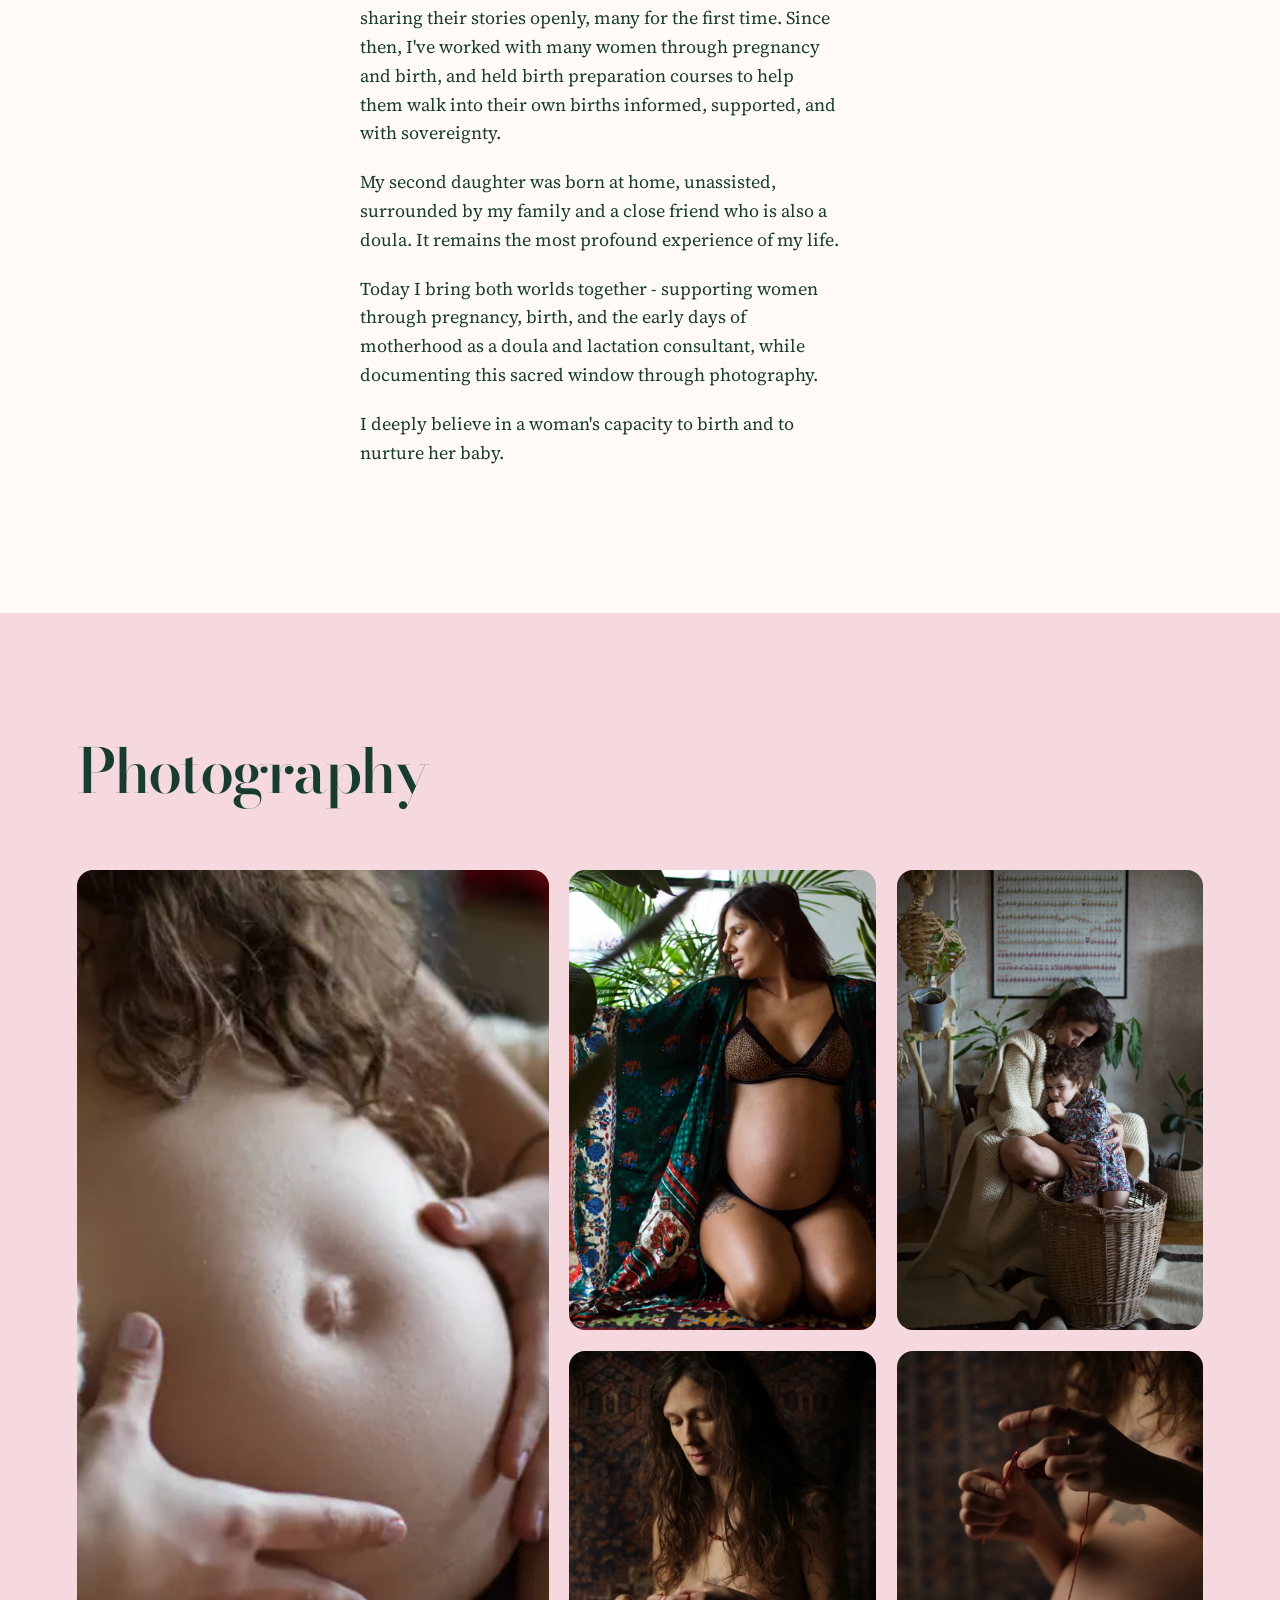
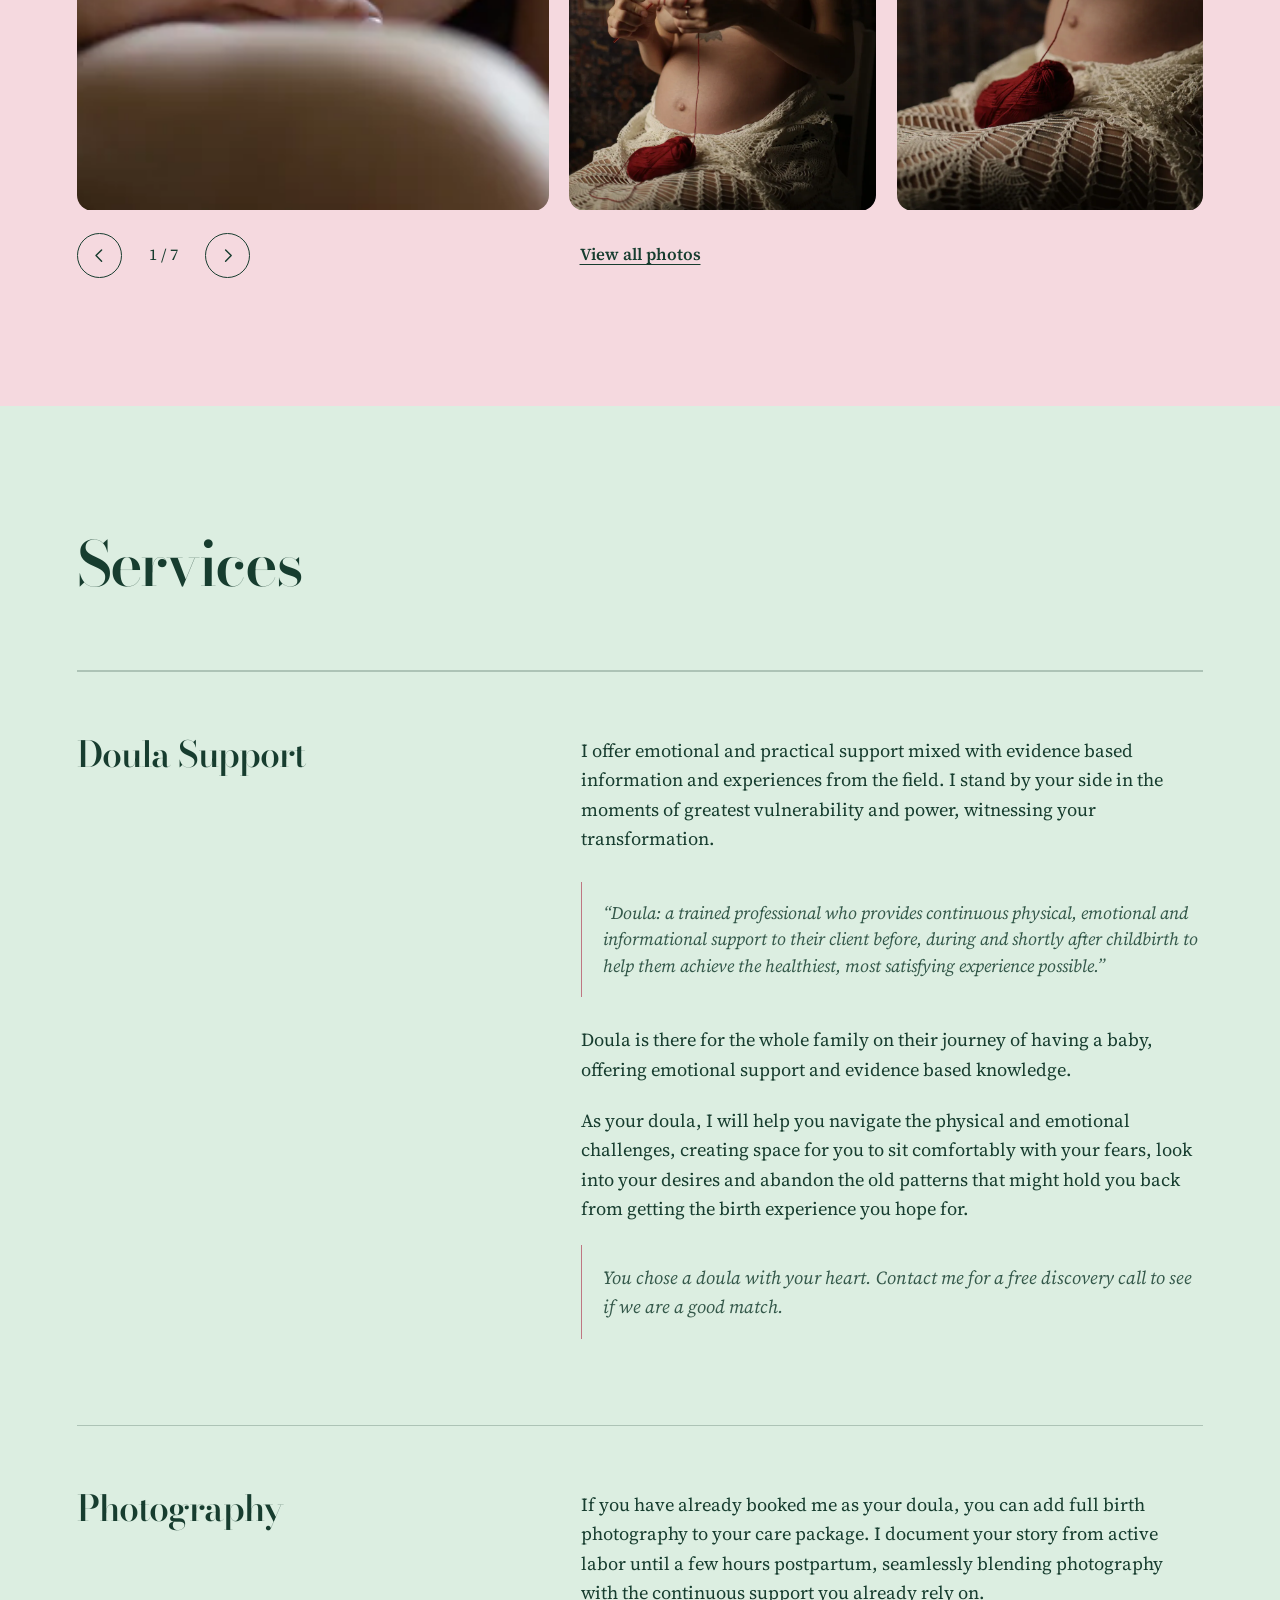
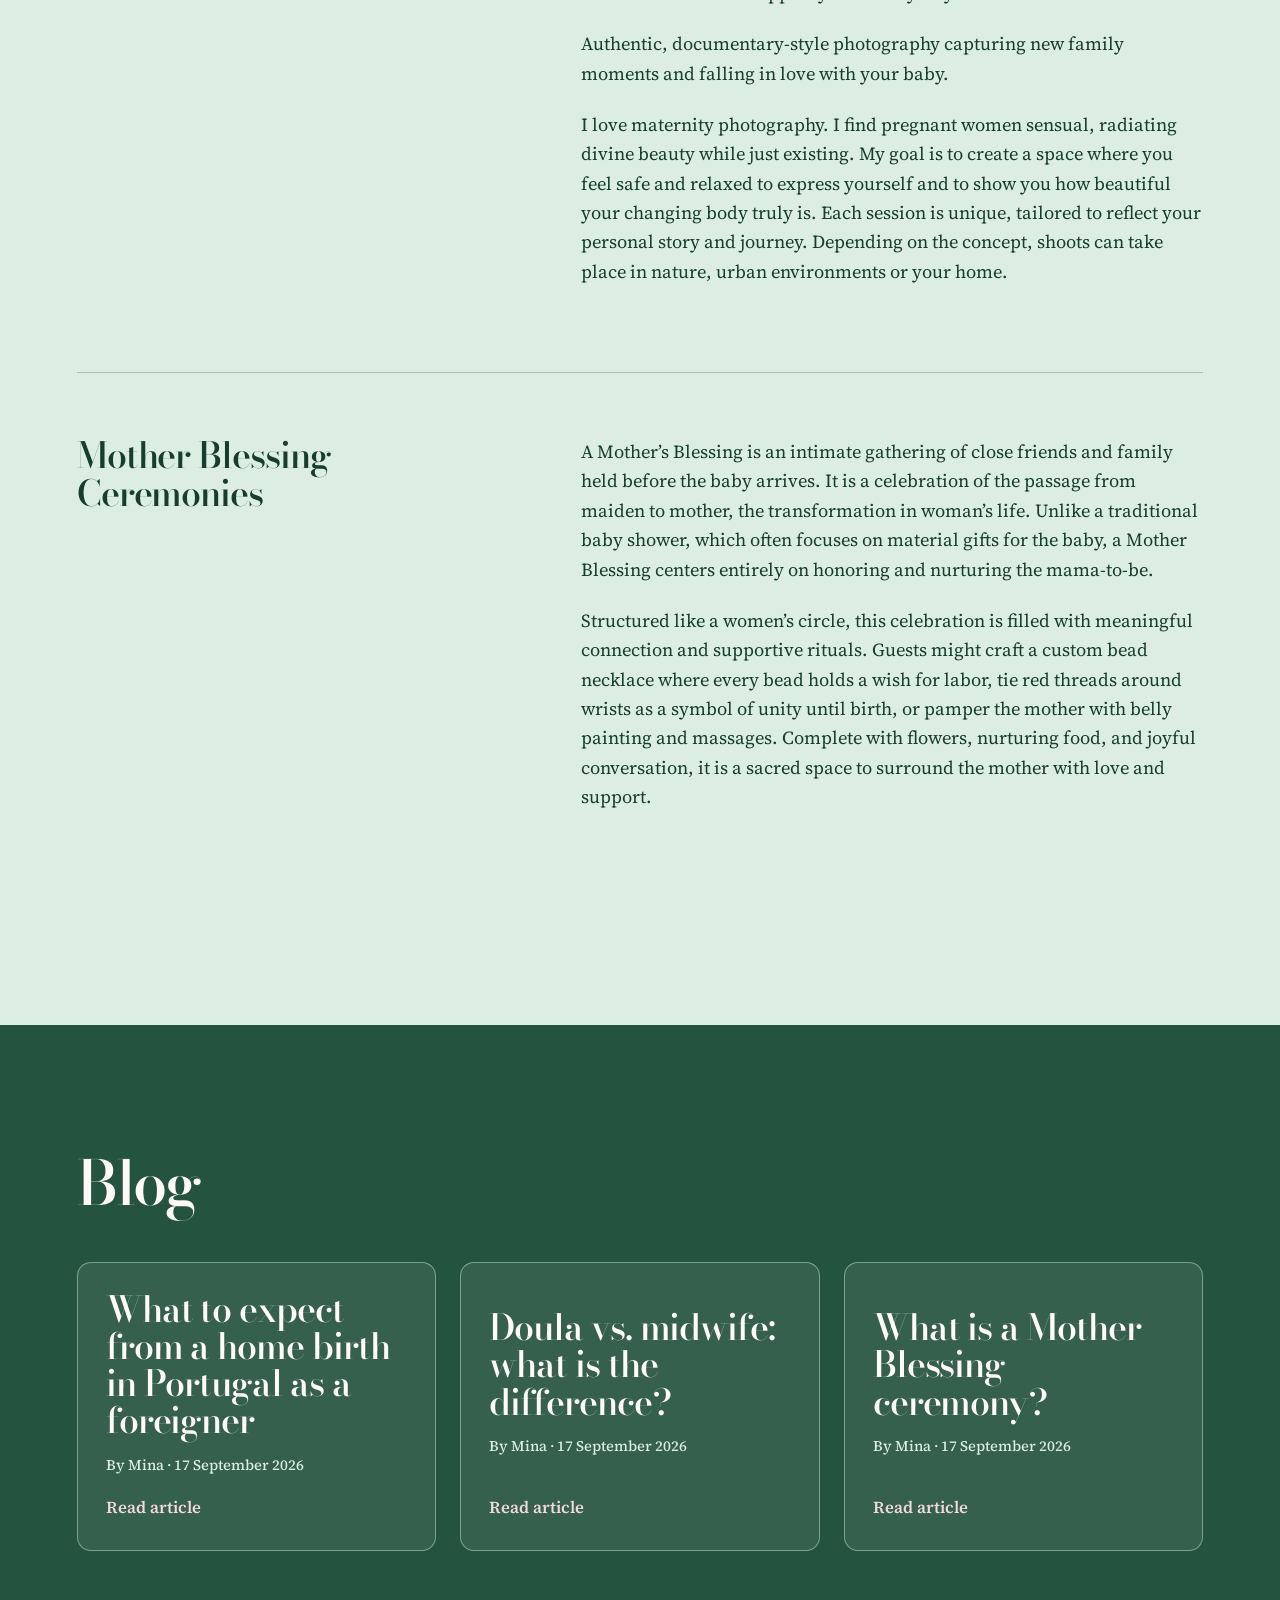
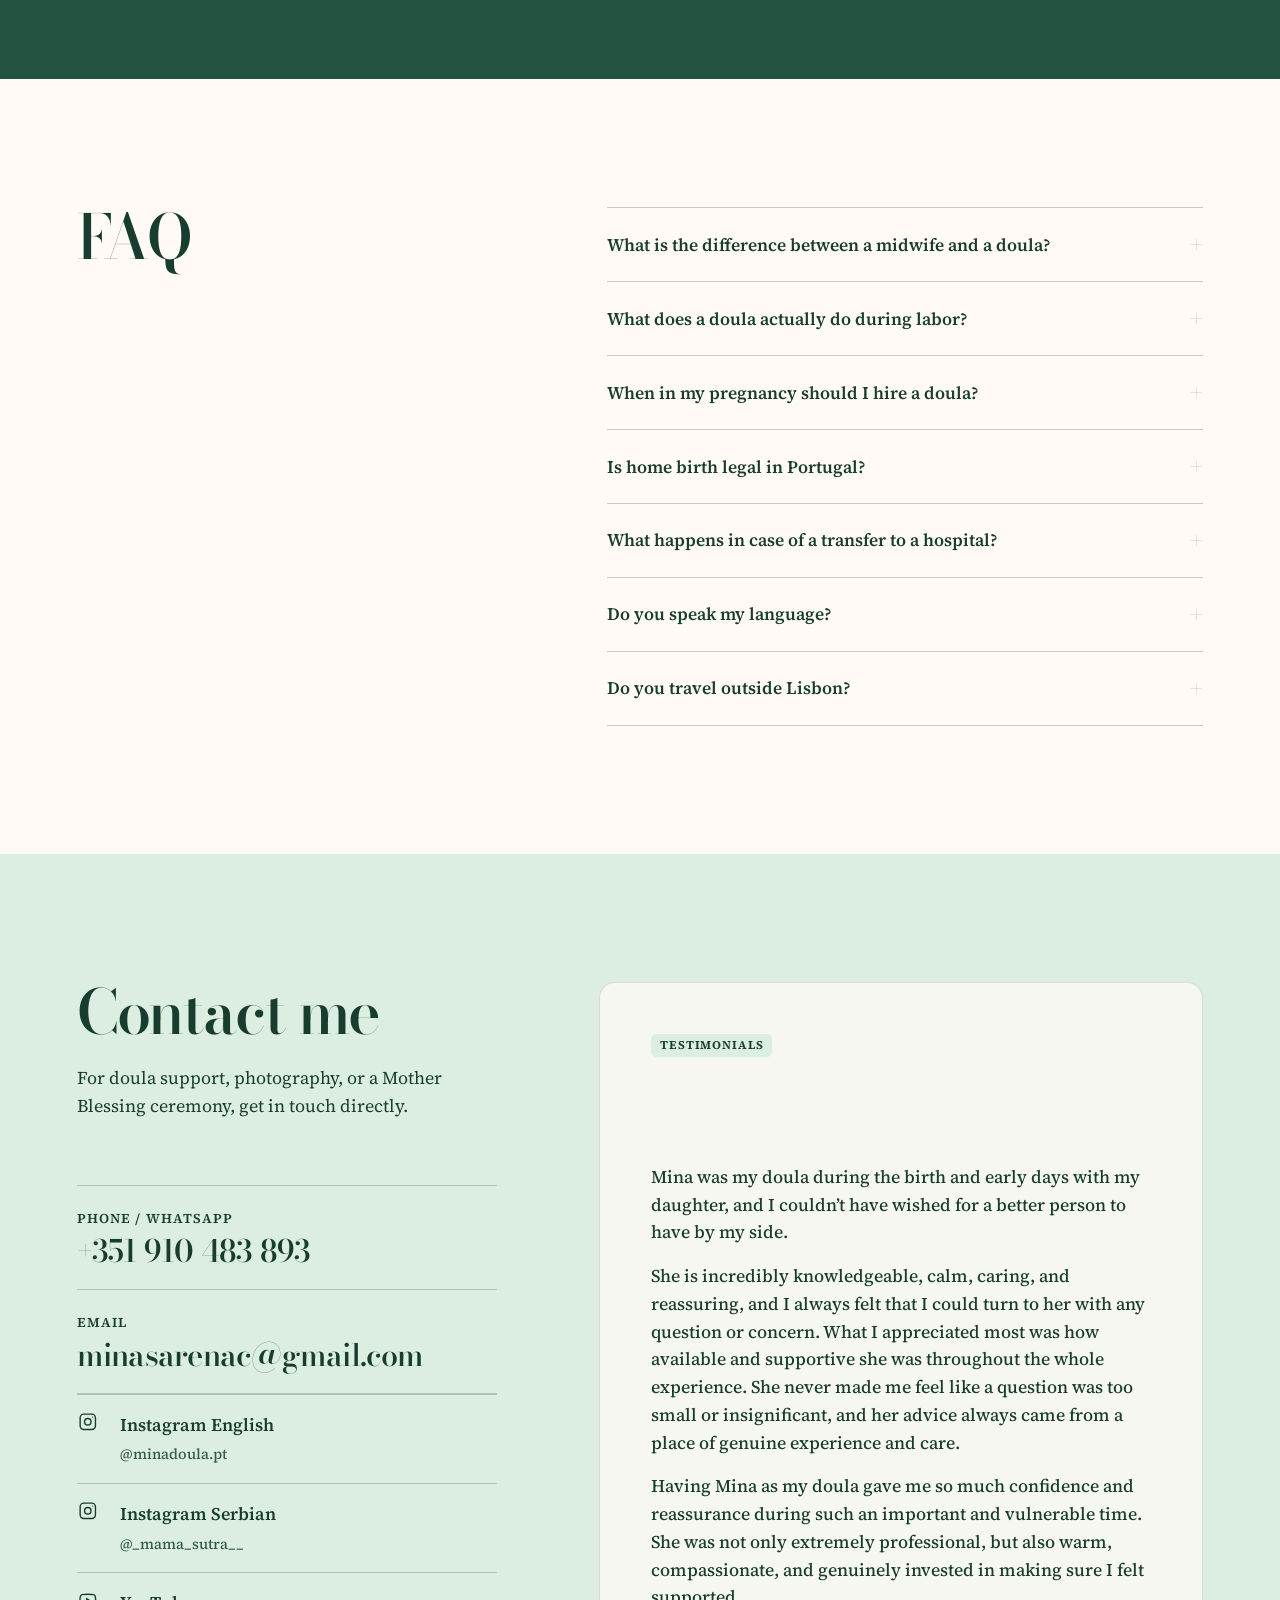
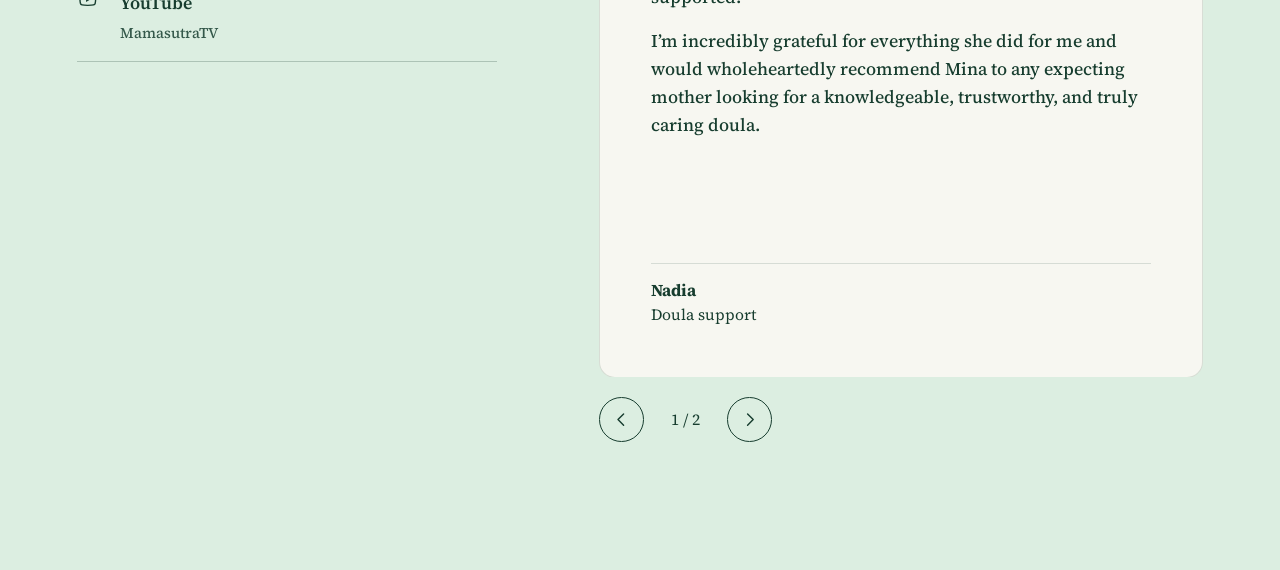
==== commit 613e9dfc: "Refine blog card metadata" ====
--- a/index.html
+++ b/index.html
@@ -3,6 +3,7 @@
   <head>
     <meta charset="UTF-8" />
     <meta name="viewport" content="width=device-width, initial-scale=1.0" />
+    <link rel="icon" href="favicon.svg" type="image/svg+xml" />
     <meta name="description" content="Mina - doula, photographer and lactation consultant. I offer compassionate and creative support through pregnancy, birth, and early motherhood. Based in Portugal." />
     <link rel="canonical" href="https://minadoula.com/" />
     <meta property="og:type" content="website" />
@@ -81,7 +82,7 @@
 
         <section id="journal" class="journal section-pad">
           <div class="journal-title"><h2>Blog</h2></div>
-          <div class="journal-list"><article><a href="blog/home-birth-portugal.html"><h3>“What to expect from a home birth in Portugal as a foreigner”</h3><span>Read article</span></a></article><article><a href="blog/doula-vs-midwife.html"><h3>“Doula vs. midwife: what's the difference?”</h3><span>Read article</span></a></article><article><a href="blog/mothers-blessing.html"><h3>“What’s a Mother's Blessing ceremony?”</h3><span>Read article</span></a></article></div>
+          <div class="journal-list"><article><a href="blog/home-birth-portugal.html"><h3>What to expect from a home birth in Portugal as a foreigner</h3><p class="journal-meta">By Mina <time datetime="2026-09-17">17 September 2026</time></p><span>Read article</span></a></article><article><a href="blog/doula-vs-midwife.html"><h3>Doula vs. midwife: what is the difference?</h3><p class="journal-meta">By Mina <time datetime="2026-09-17">17 September 2026</time></p><span>Read article</span></a></article><article><a href="blog/mothers-blessing.html"><h3>What is a Mother Blessing ceremony?</h3><p class="journal-meta">By Mina <time datetime="2026-09-17">17 September 2026</time></p><span>Read article</span></a></article></div>
         </section>
 
         <section id="contact" class="contact section-pad" aria-labelledby="contact-title">
--- a/styles-feminine.css
+++ b/styles-feminine.css
@@ -147,6 +147,8 @@
 .journal-list h3 { margin: auto 0 1rem; font-family: var(--display); font-size: var(--type-card); font-weight: 550; letter-spacing: -.03em; line-height: 1.04; }
 .journal-list a { display: flex; min-height: 100%; flex-direction: column; color: inherit; text-decoration: none; }
 .journal-list p { margin-bottom: 1.5rem; color: var(--mint); font-size: 1.05rem; line-height: 1.45; }
+.journal-list .journal-meta { margin: 0 0 1.25rem; color: var(--mint); font-family: var(--ui); font-size: .92rem; font-weight: 500; line-height: 1.35; }
+.journal-meta time::before { content: " · "; }
 .journal-list span { margin-top: auto; color: var(--blush); font-size: 1.05rem; font-weight: 600; }
 .journal-list article { transition: transform 180ms ease, background-color 180ms ease, border-color 180ms ease; }
 .journal-list article:hover { background: rgba(255,250,245,.16); border-color: var(--blush); transform: translateY(-.35rem); }
@@ -156,6 +158,13 @@
 .blog-post h1 { max-width: 18ch; color: var(--forest); font-family: var(--display); font-size: clamp(2.8rem, 6vw, 5.5rem); font-weight: 550; letter-spacing: -.035em; line-height: .98; text-wrap: balance; }
 .blog-post-copy { margin-top: clamp(2.5rem, 5vw, 4.5rem); color: var(--forest); font-size: clamp(1.15rem, 1.7vw, 1.4rem); line-height: 1.65; }
 .blog-post-copy p + p { margin-top: 1.45rem; }
+.article-metadata { display: flex; flex-wrap: wrap; gap: .45rem 1.25rem; margin: 2rem 0 0; padding: 1rem 0; border-top: 1px solid var(--line); border-bottom: 1px solid var(--line); color: var(--soft-ink); font-family: var(--ui); font-size: .94rem; line-height: 1.45; }
+.article-metadata p { margin: 0; }
+.article-sources { margin-top: clamp(3rem, 6vw, 4.5rem); padding-top: 1.5rem; border-top: 1px solid var(--line); }
+.article-sources h2 { margin-bottom: 1rem; font-size: clamp(1.7rem, 3vw, 2.35rem); }
+.article-sources ul { display: grid; gap: .65rem; margin: 0; padding-left: 1.2rem; }
+.article-sources a { text-underline-offset: .22em; }
+.article-sources a:hover, .article-sources a:focus-visible { color: var(--rose); }
 .blog-post-return { display: inline-block; margin-top: clamp(3rem, 7vw, 6rem); color: var(--forest); font-family: var(--ui); font-weight: 650; text-underline-offset: .22em; }
 .blog-post-return:hover, .blog-post-return:focus-visible { color: var(--rose); }
 
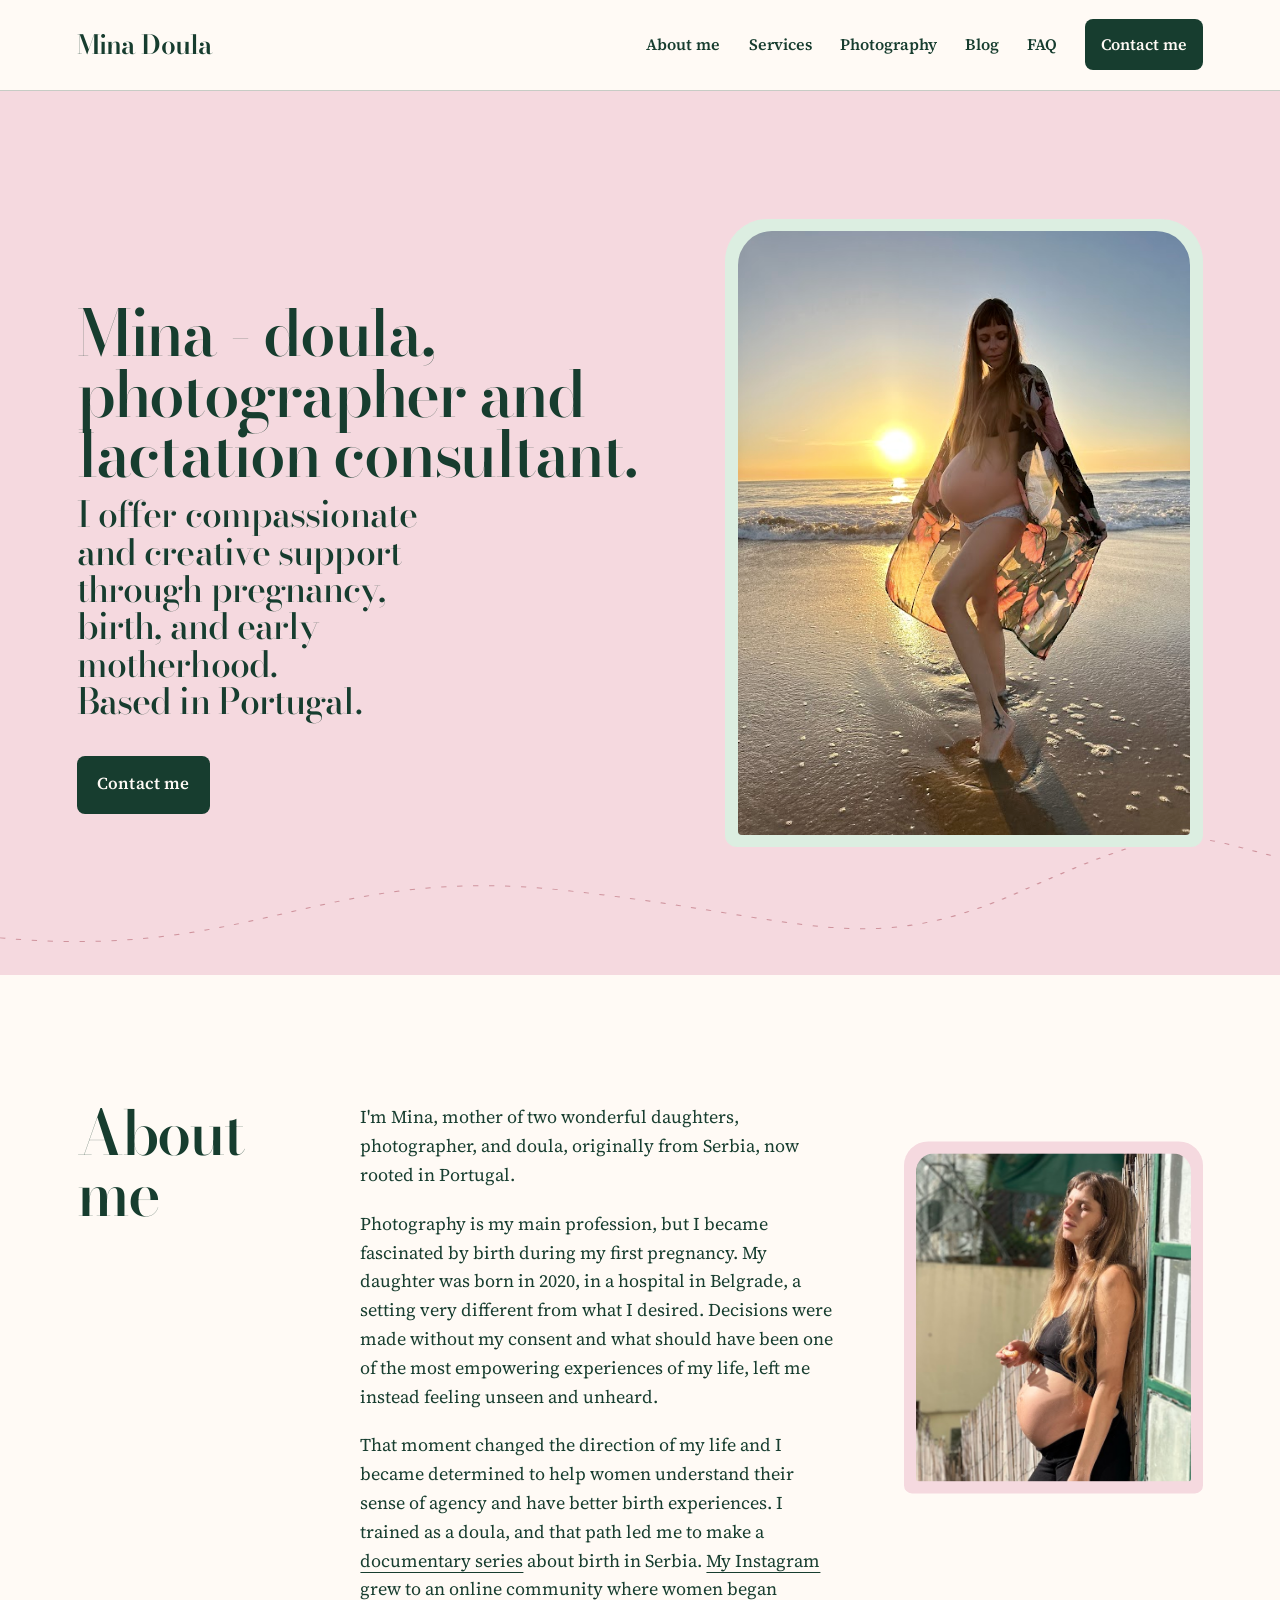
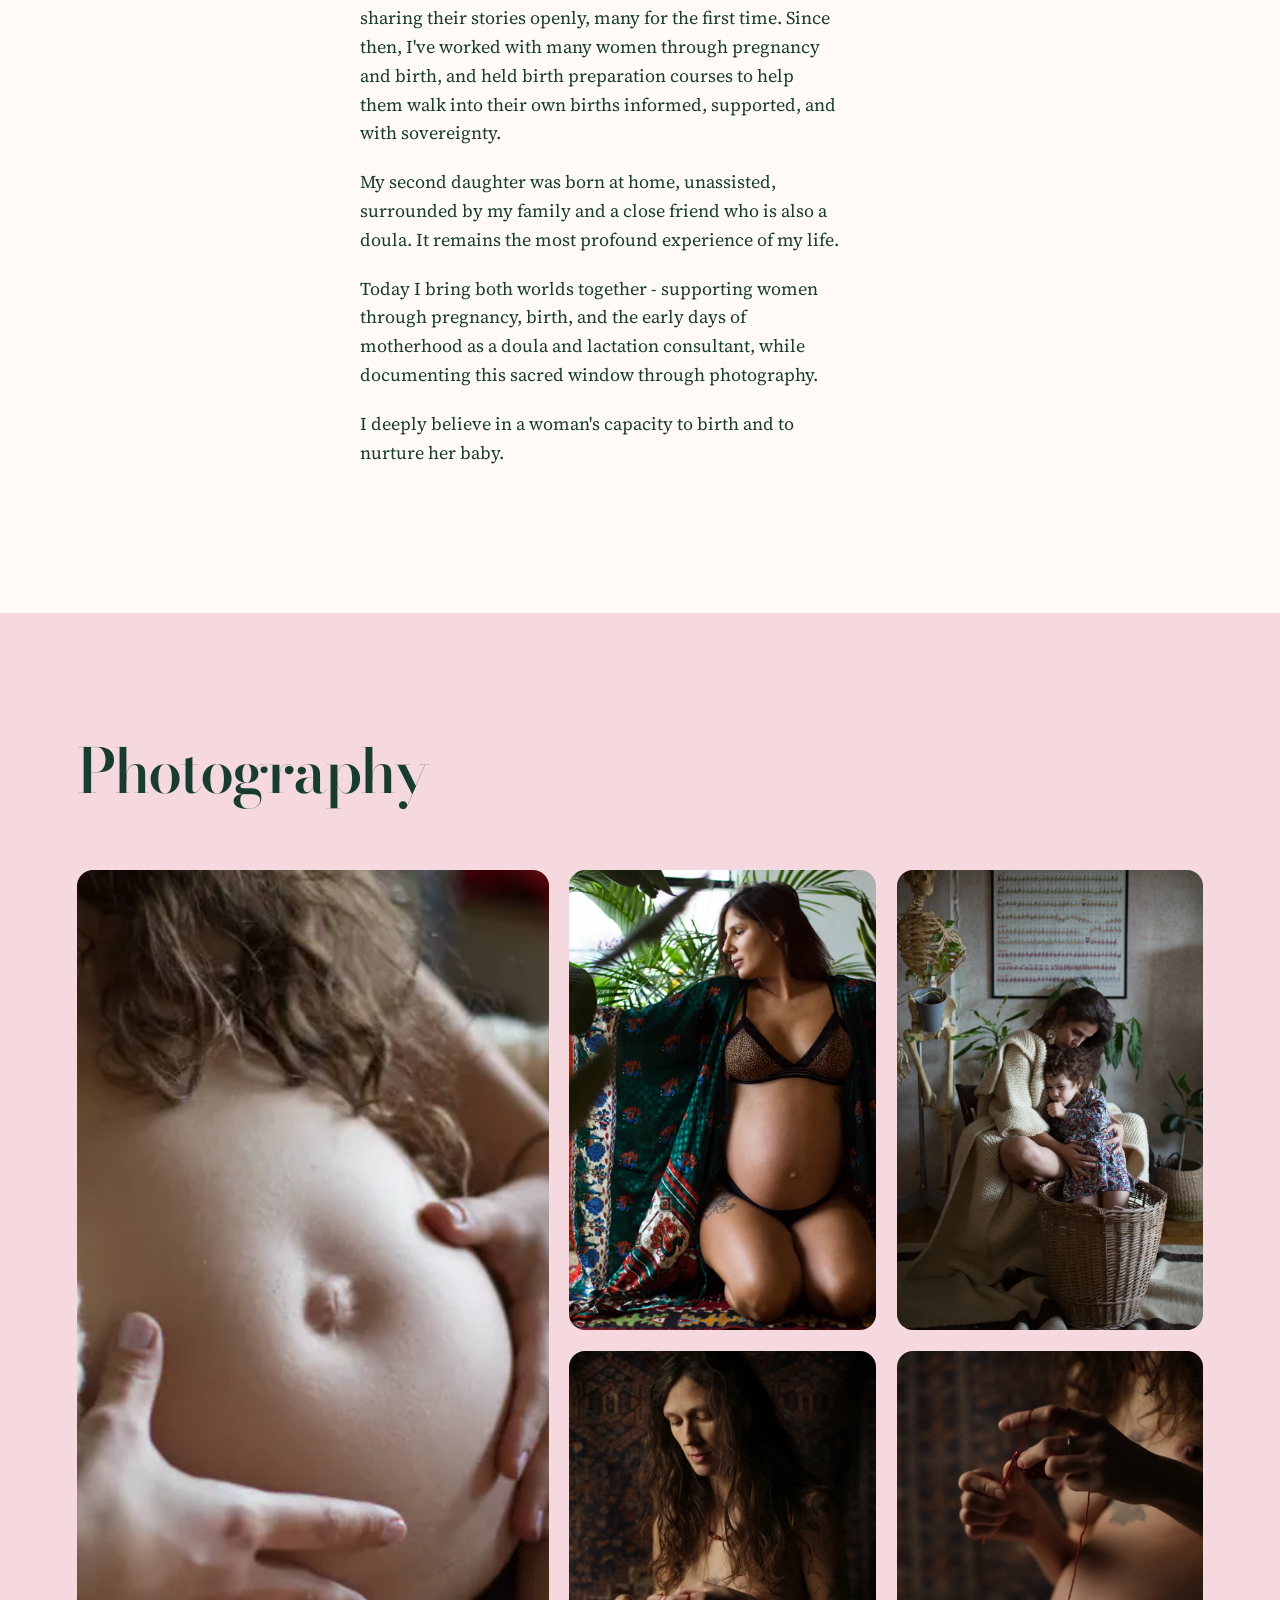
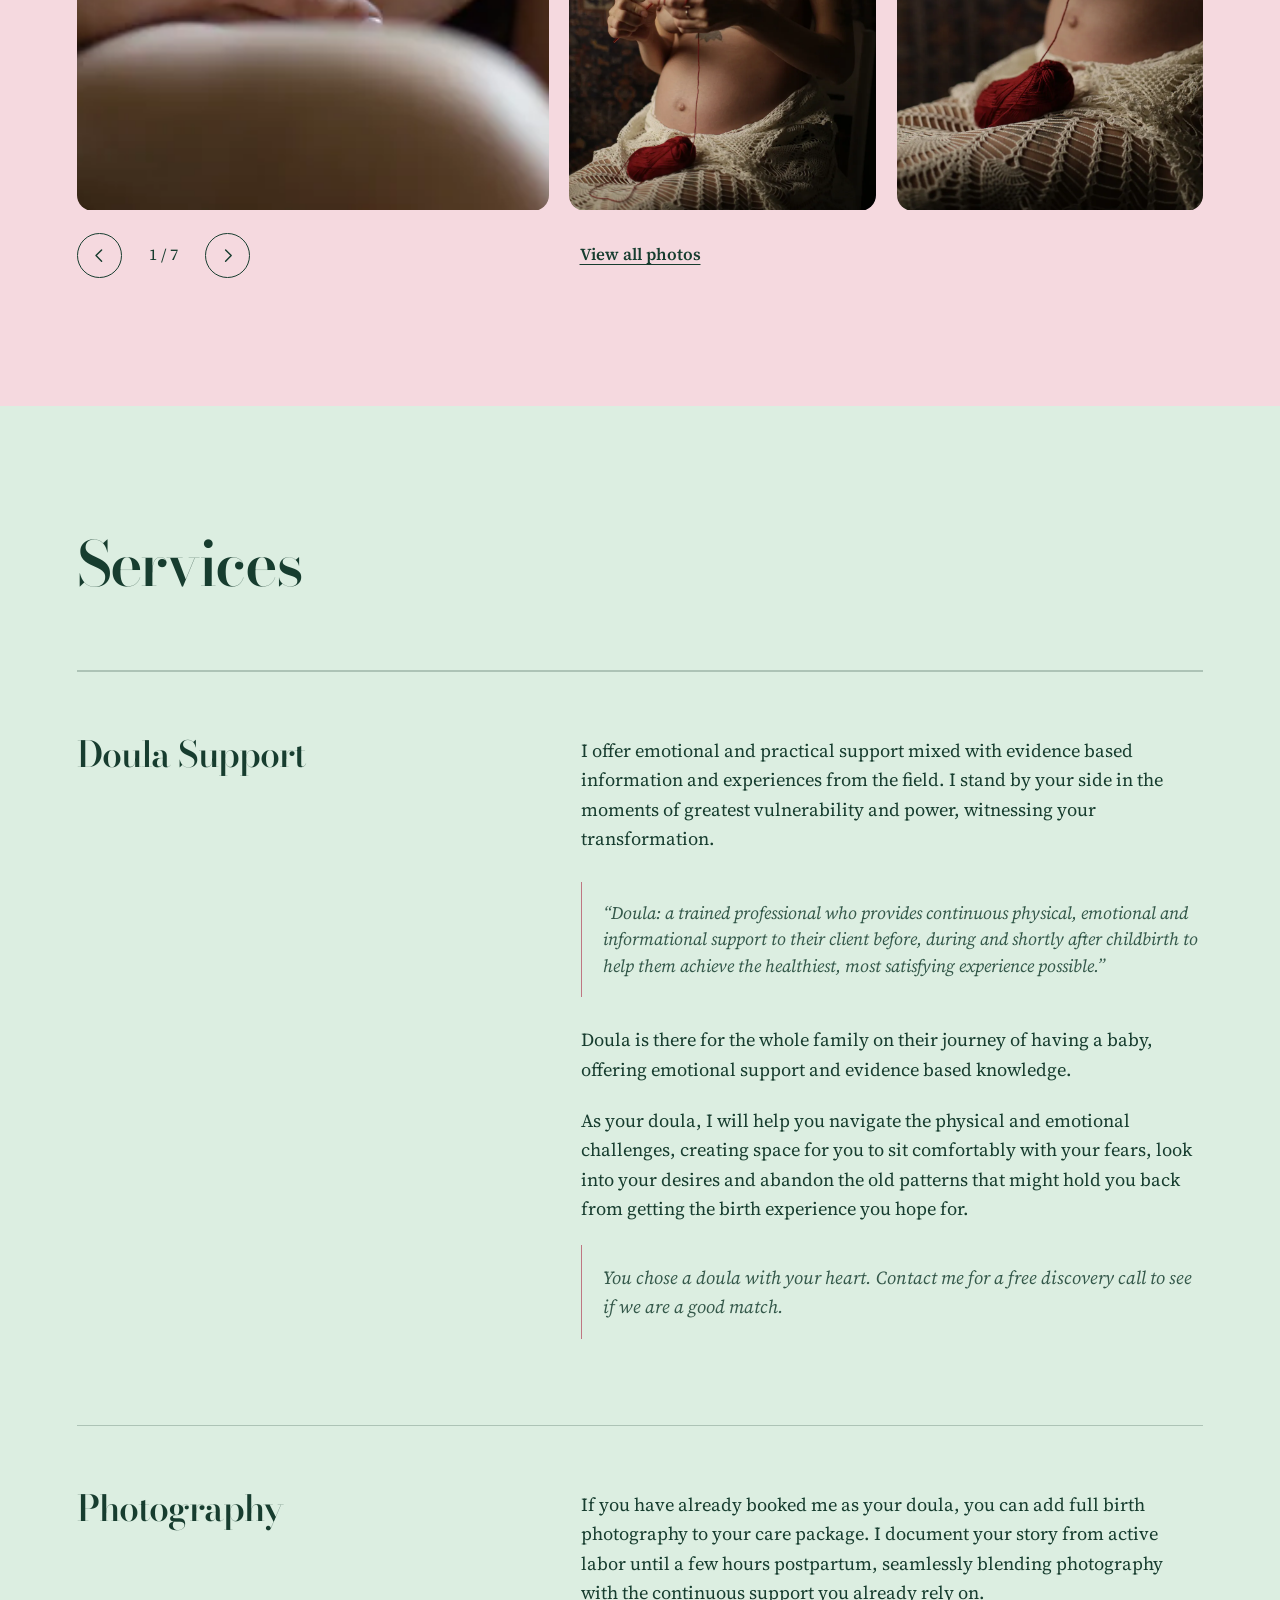
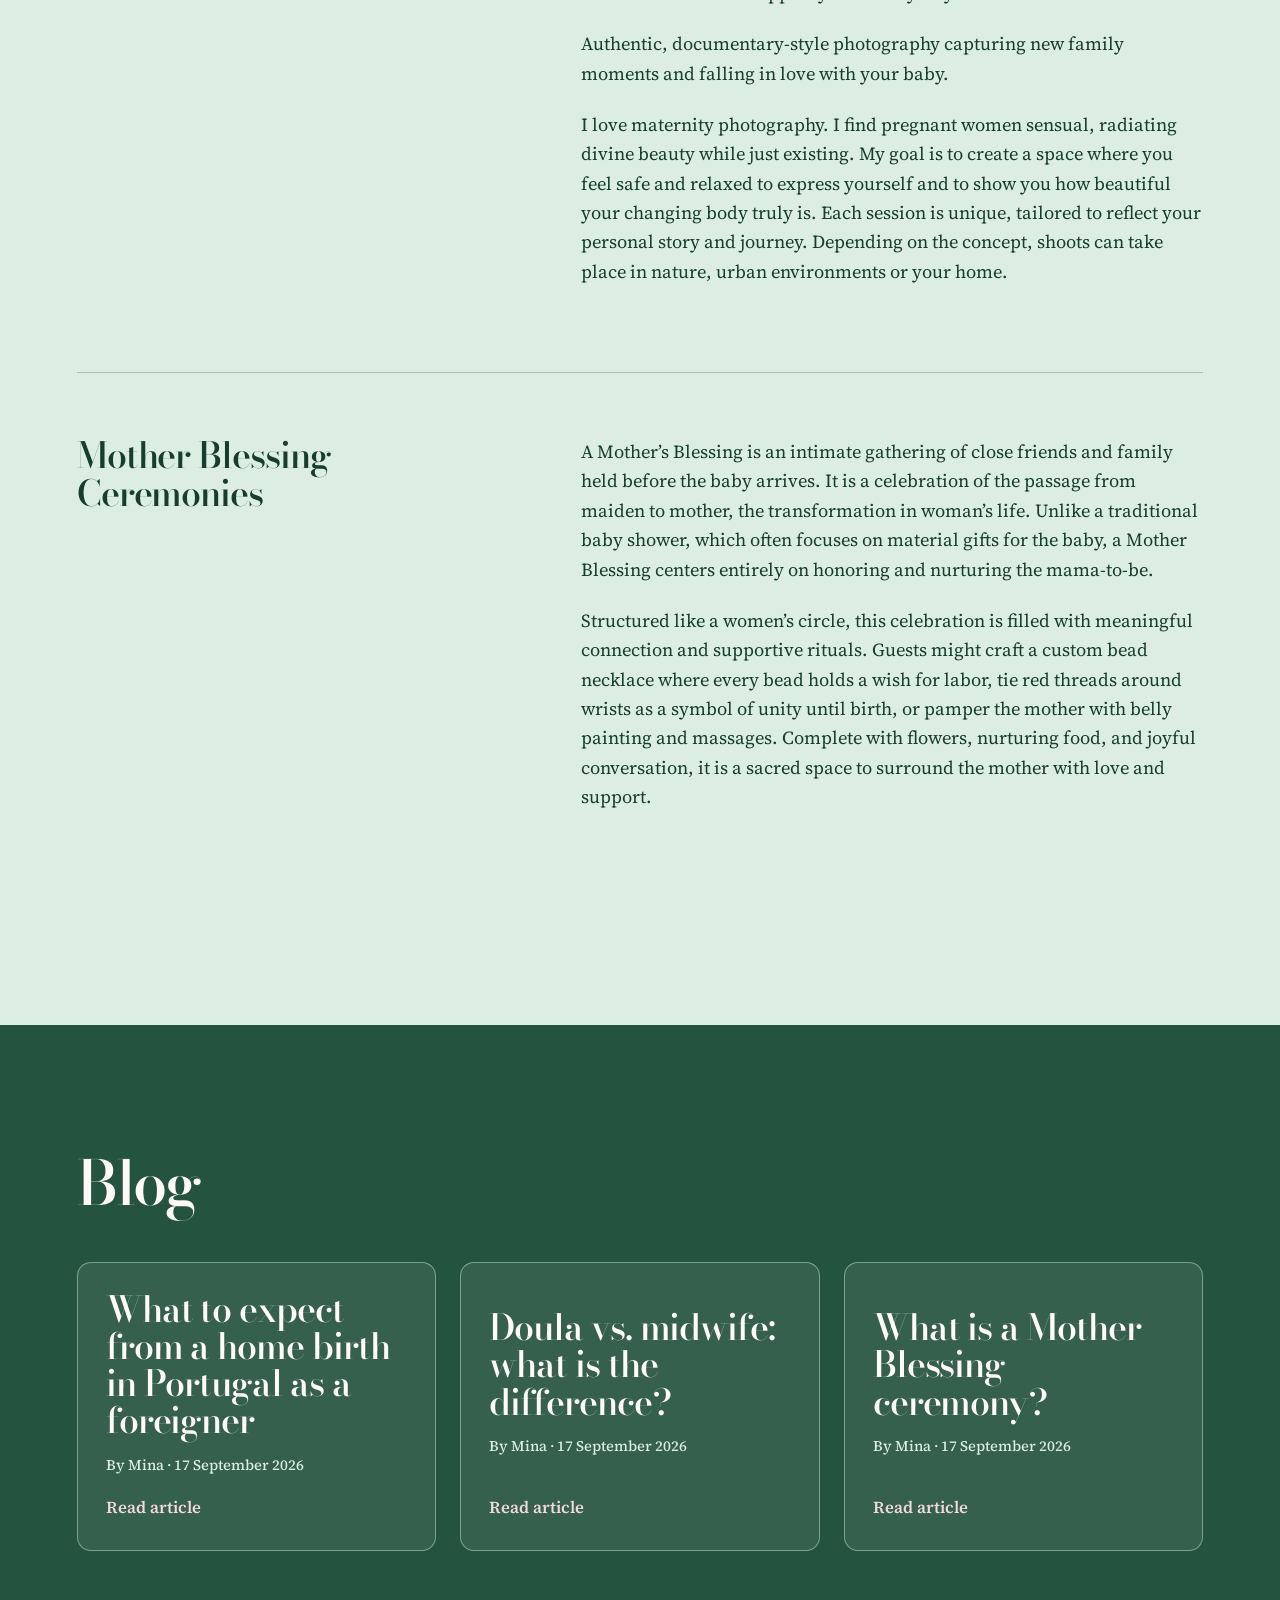
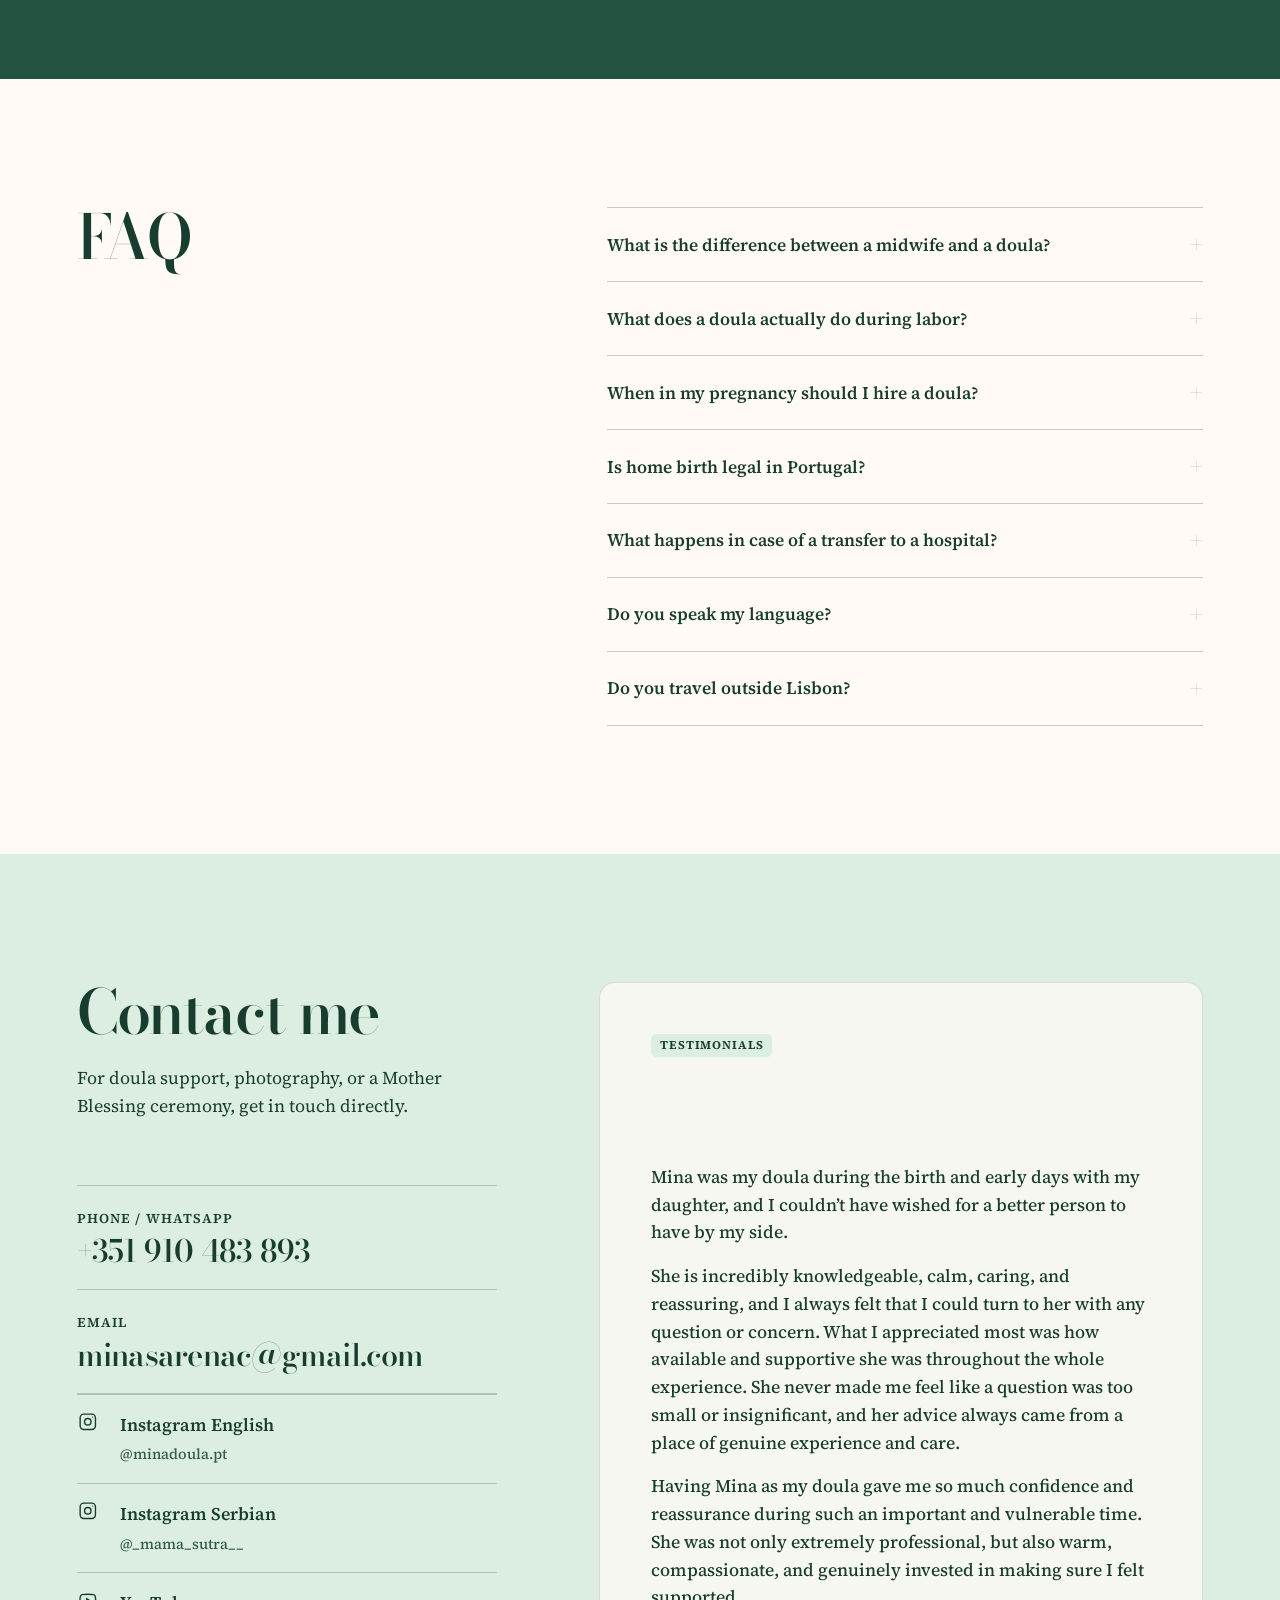
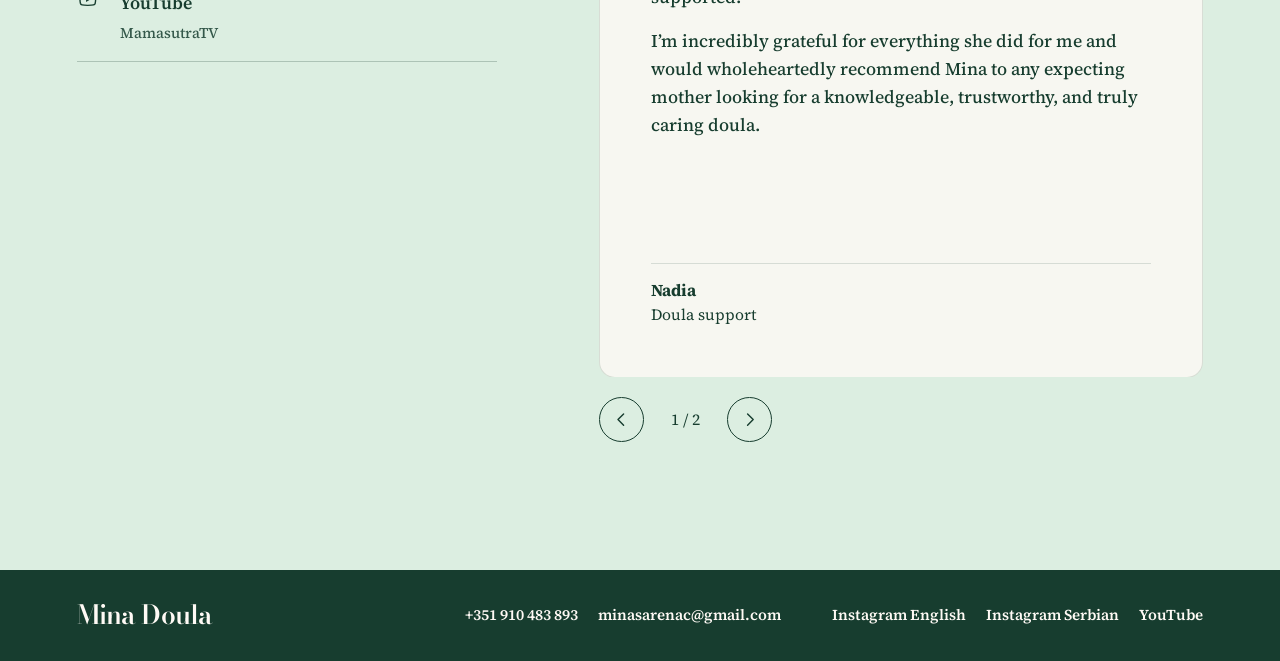
==== commit 9ccbf27f: "Add contact footer to every page" ====
--- a/index.html
+++ b/index.html
@@ -111,11 +111,8 @@
         </section>
 
       </main>
-
+      <footer class="site-footer"><a class="wordmark" href="#top" aria-label="Mina Doula home"><span>Mina</span><span>Doula</span></a><div class="footer-contact"><a href="tel:+351910483893">+351 910 483 893</a><a href="mailto:minasarenac@gmail.com">minasarenac@gmail.com</a></div><div class="footer-socials"><a href="https://www.instagram.com/minadoula.pt/" target="_blank" rel="noreferrer">Instagram English</a><a href="https://www.instagram.com/_mama_sutra__?stkn=MW9pOHY4OGxkaHBrdQ==" target="_blank" rel="noreferrer">Instagram Serbian</a><a href="https://www.youtube.com/@MamasutraTV" target="_blank" rel="noreferrer">YouTube</a></div></footer>
     </div>
     <script src="script.js?v=8"></script>
-  <!-- impeccable-live-start -->
-<script src="http://localhost:8400/live.js?token=69efe756-8127-4be1-b0ac-dda6701f111b"></script>
-<!-- impeccable-live-end -->
 </body>
 </html>
--- a/styles-feminine.css
+++ b/styles-feminine.css
@@ -211,12 +211,18 @@
 .social-link:hover, .social-link:focus-visible { padding-left: .6rem; color: var(--rose); }
 .social-handle { grid-column: 2; color: var(--soft-ink); font-size: .92rem; font-weight: 500; }
 
+.site-footer { display: grid; grid-template-columns: minmax(10rem, 1fr) minmax(15rem, auto) minmax(14rem, auto); gap: 1.25rem clamp(1.5rem, 4vw, 4rem); align-items: center; padding: 2rem clamp(1.25rem, 6vw, 6.5rem); color: var(--cream); background: var(--forest); }
+.site-footer .wordmark { color: inherit; }
+.footer-contact, .footer-socials { display: flex; flex-wrap: wrap; gap: .5rem 1.25rem; font-family: var(--ui); font-size: .95rem; font-weight: 600; line-height: 1.35; }
+.site-footer a { color: inherit; text-decoration: none; }
+.footer-contact a:hover, .footer-contact a:focus-visible, .footer-socials a:hover, .footer-socials a:focus-visible { color: var(--blush); text-decoration: underline; text-underline-offset: .22em; }
+
 
 @media (max-width: 900px) {
   .hero { grid-template-columns: 1fr; grid-template-areas: "copy" "image" "facts"; min-height: auto; }
   .hero-image { min-height: 30rem; }
   .hero-image img { min-height: 28rem; }
-  .about, .credentials, .faq, .contact, .testimonials { grid-template-columns: 1fr; }
+  .about, .credentials, .faq, .contact, .testimonials, .site-footer { grid-template-columns: 1fr; }
   .about-image { max-width: 26rem; transform: none; }
   .services-intro { grid-template-columns: 1fr; gap: .5rem; }
   .journal-list { grid-template-columns: 1fr; }
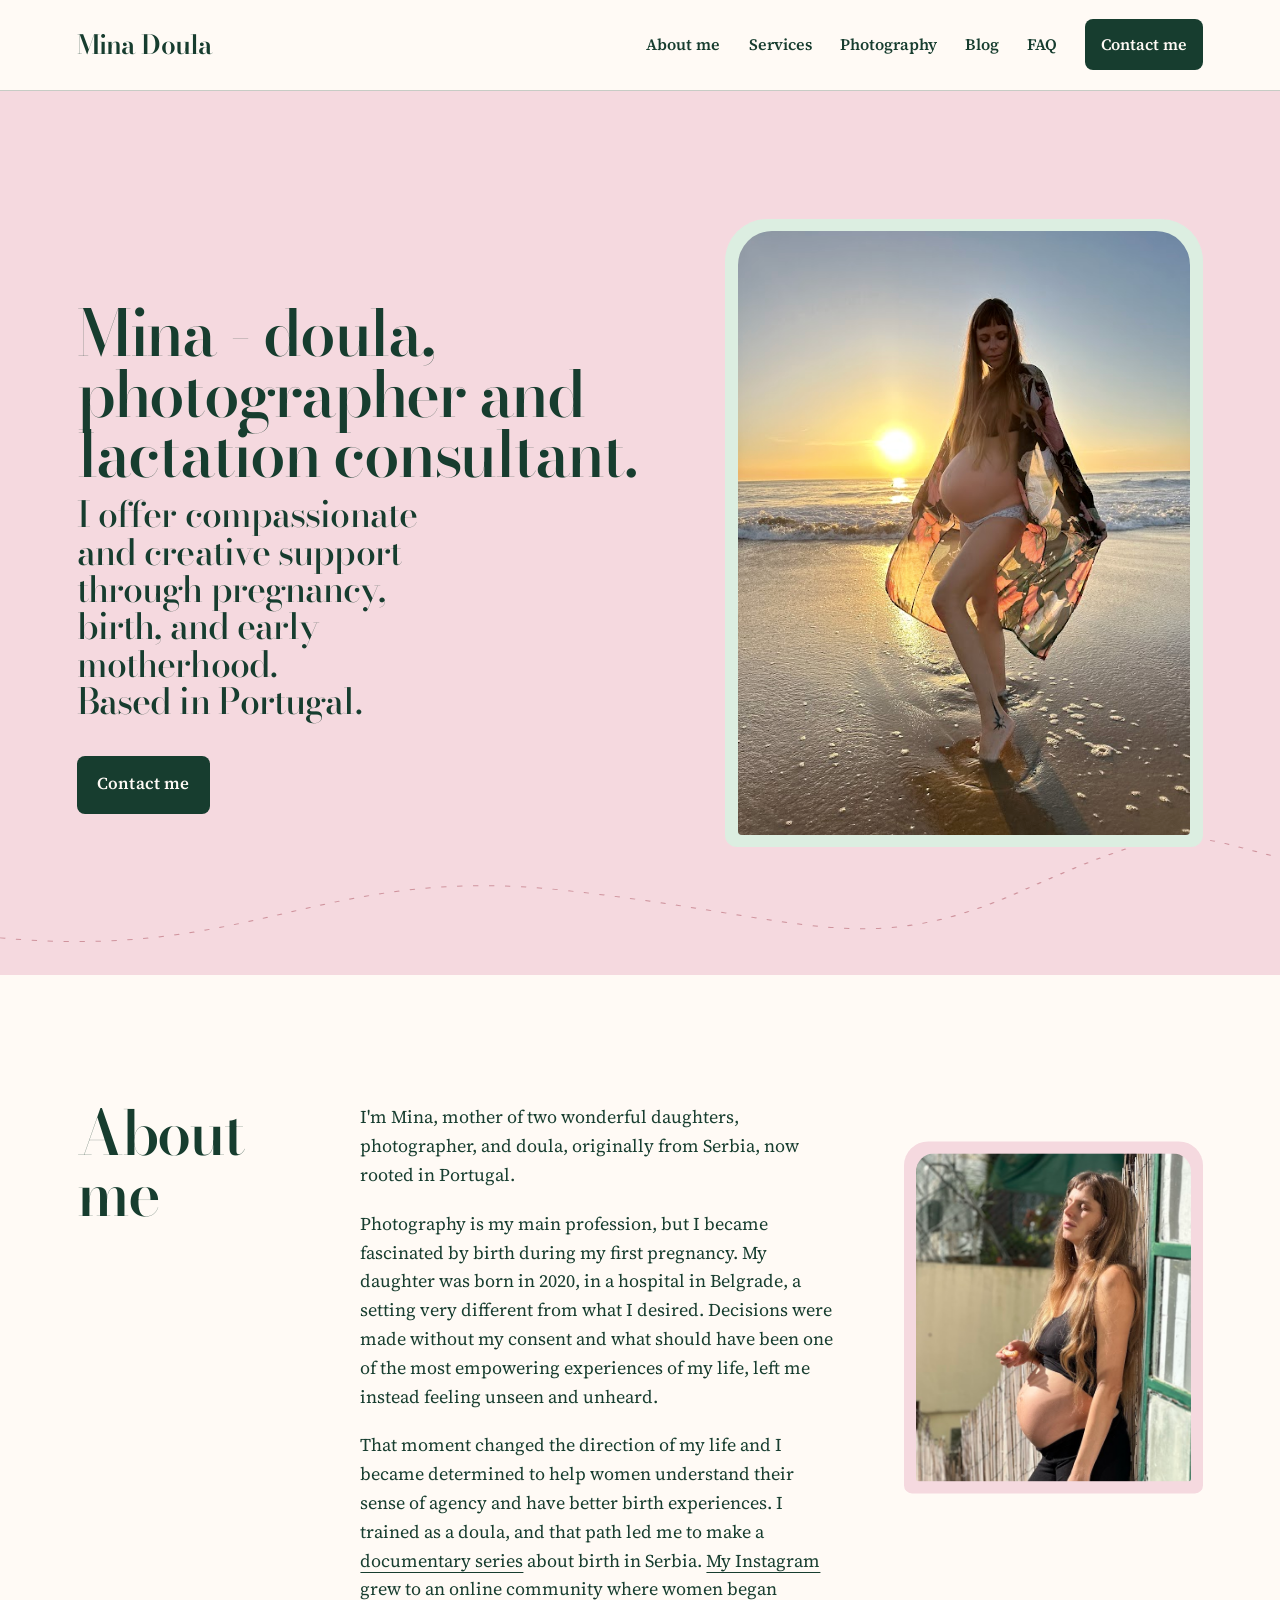
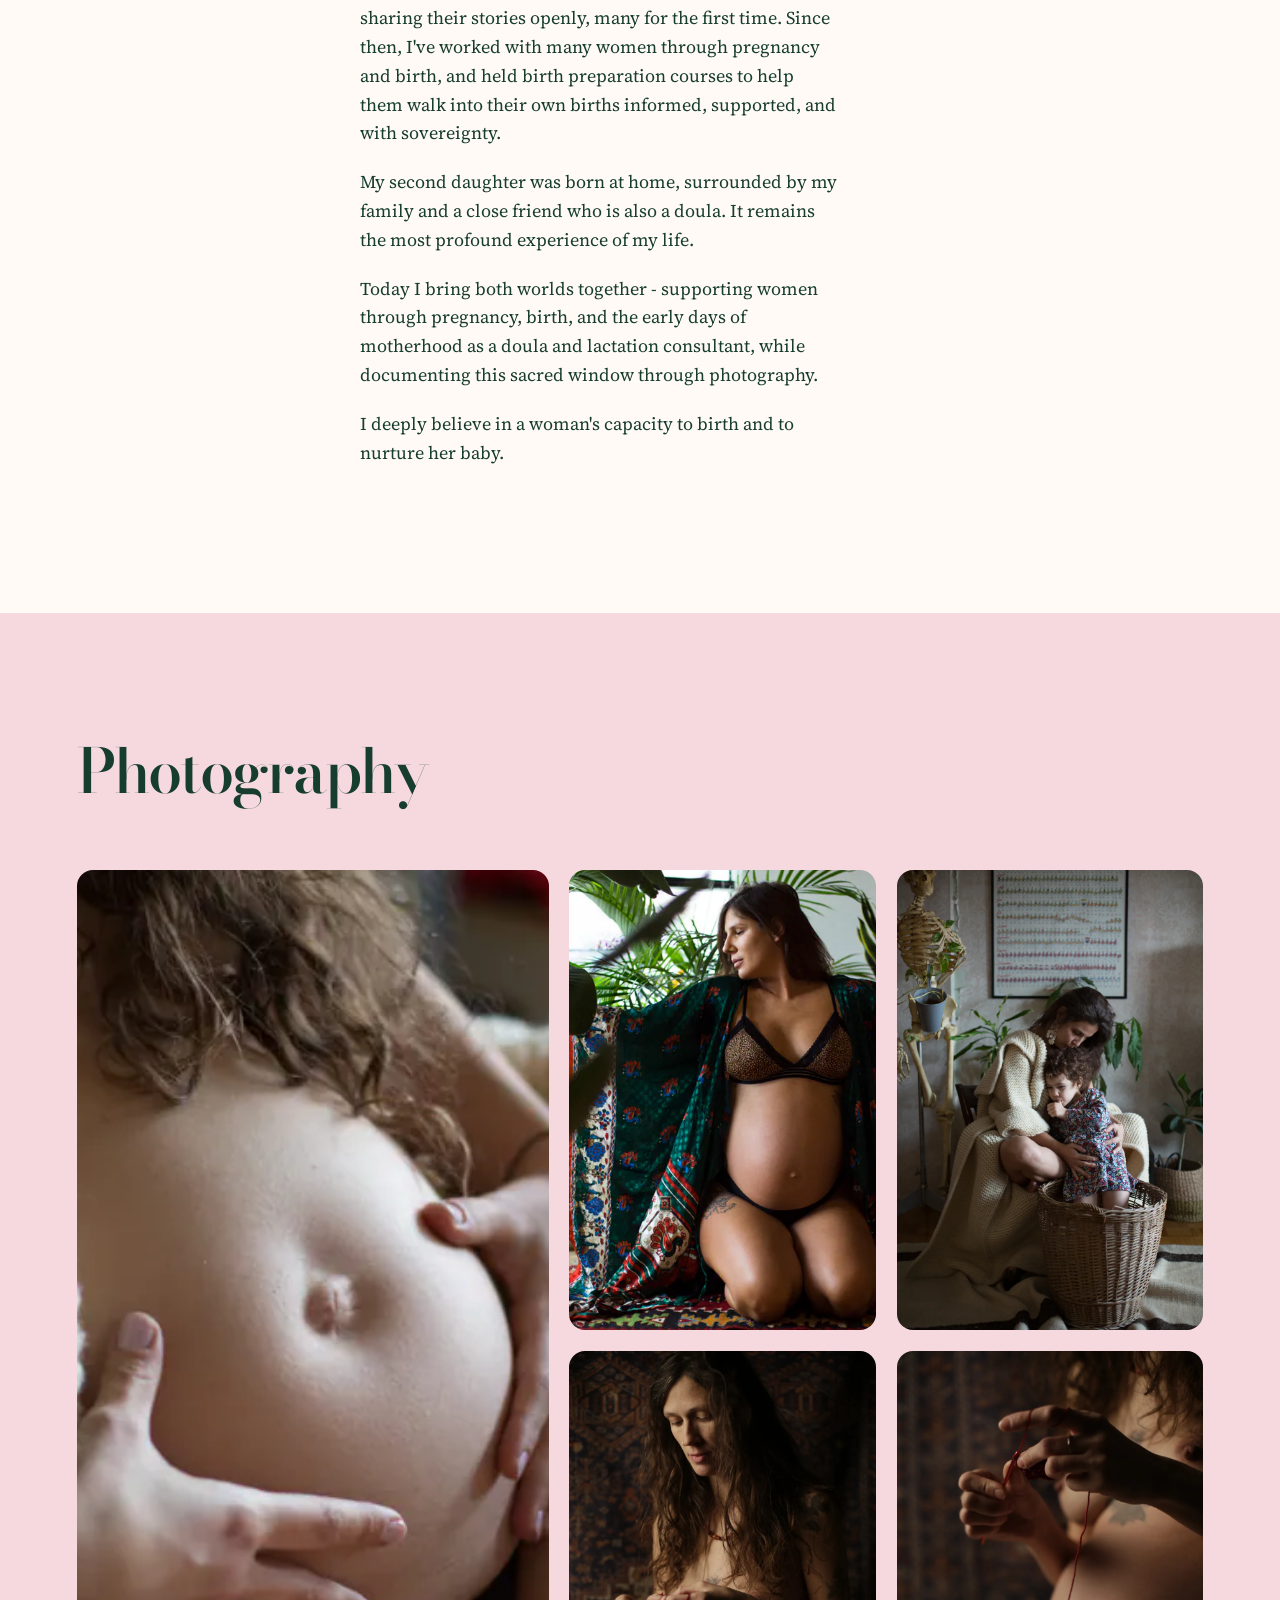
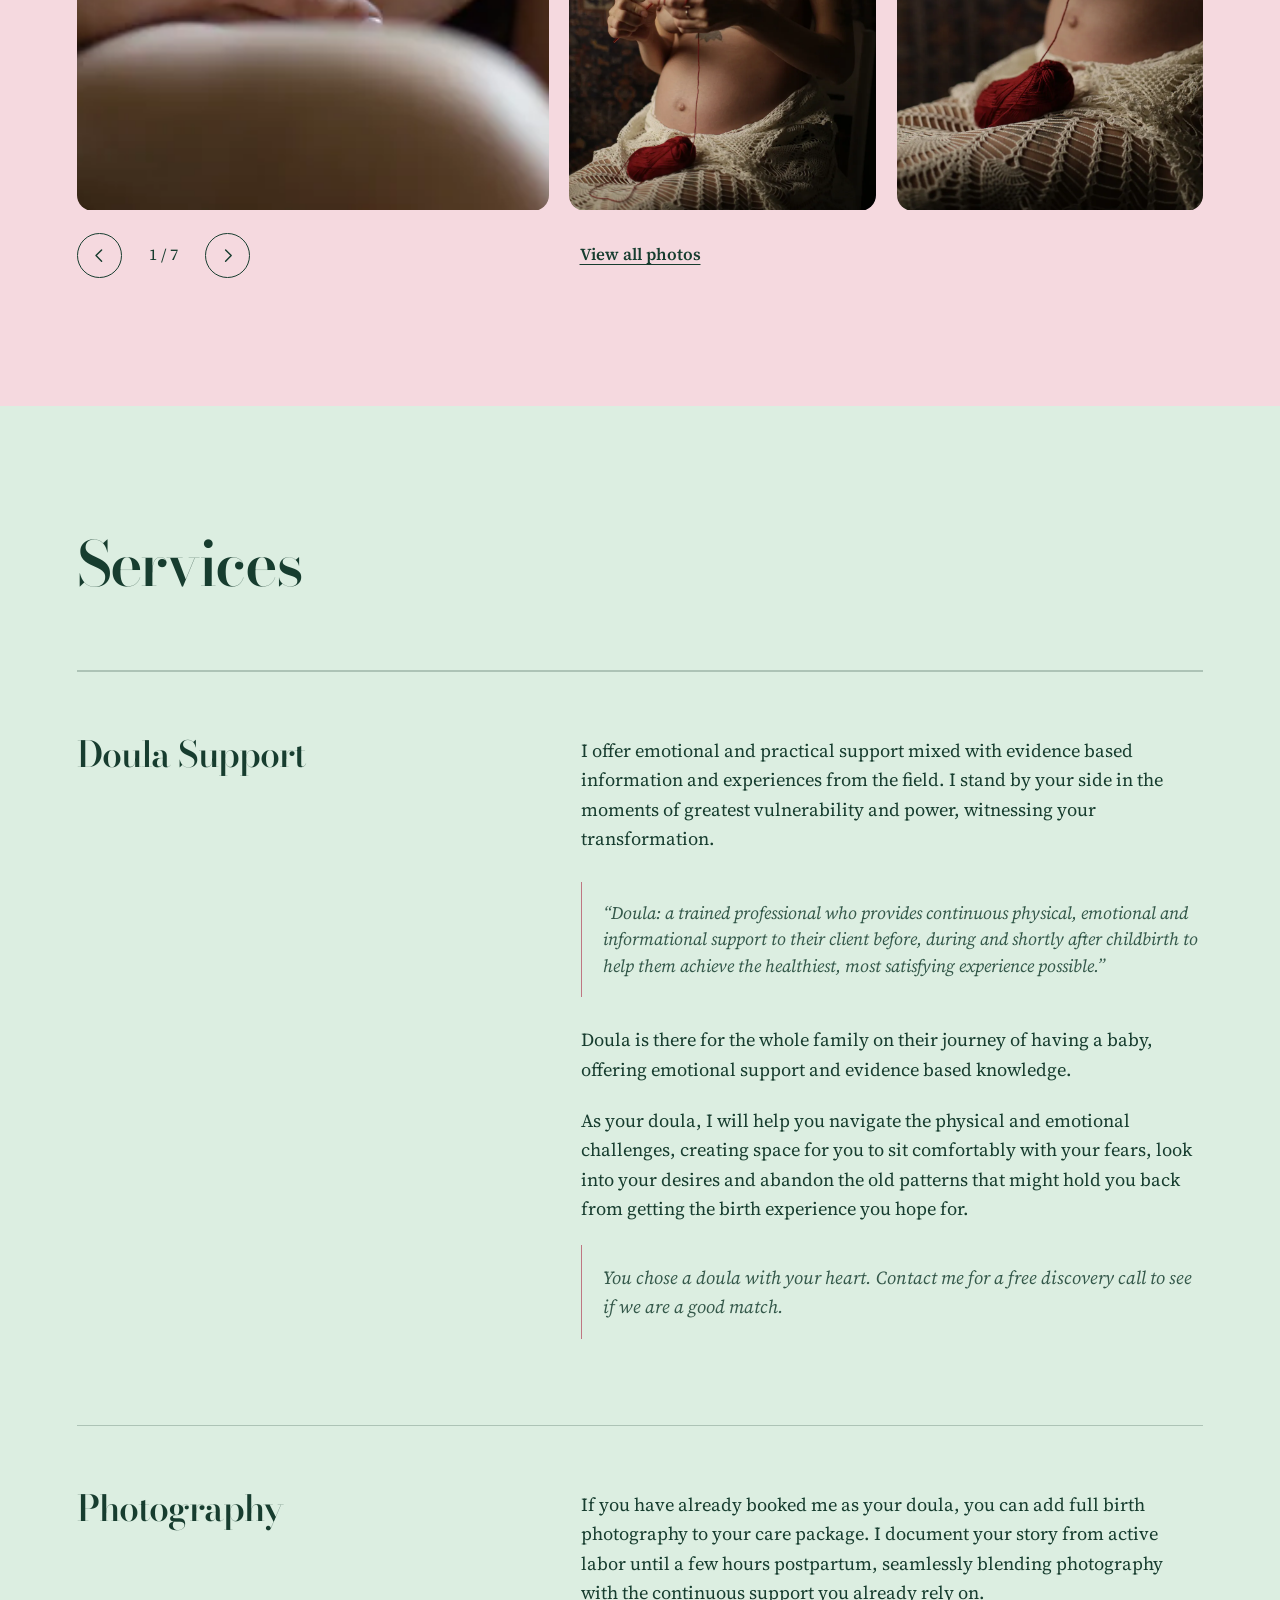
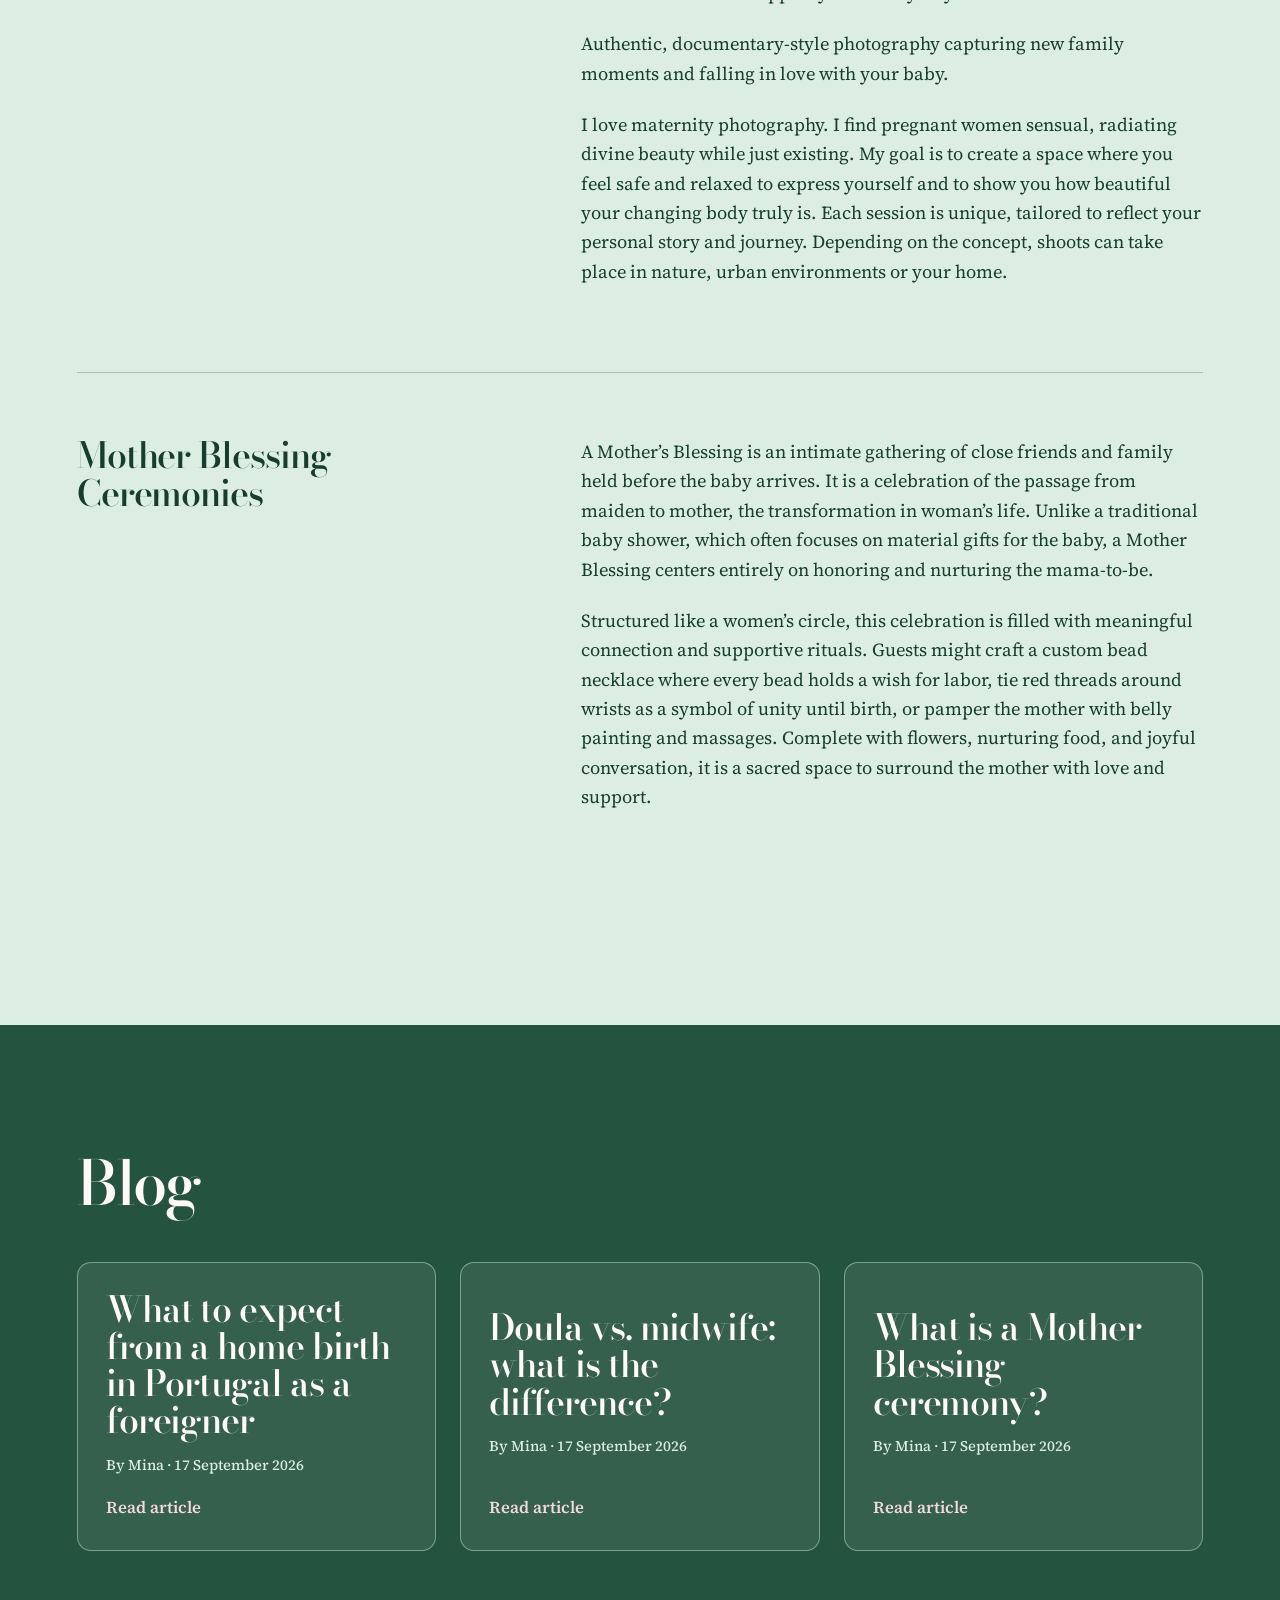
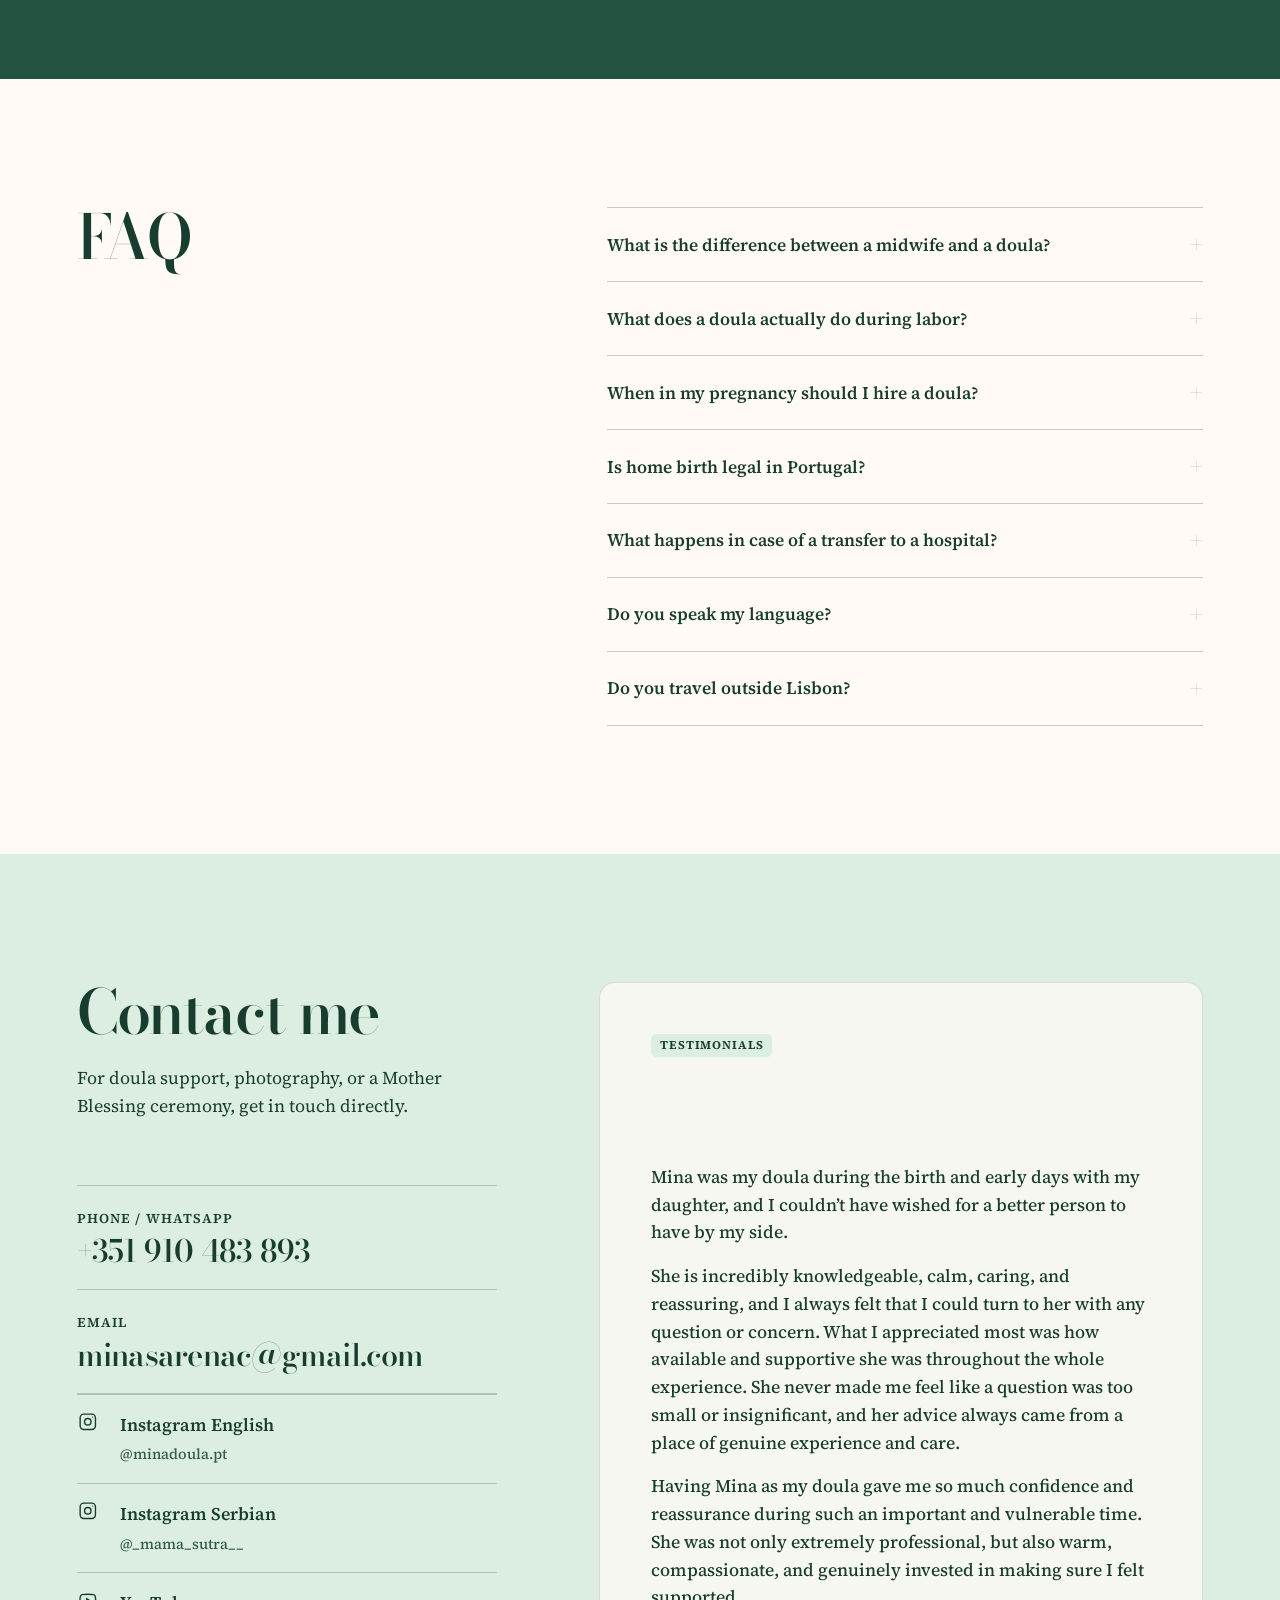
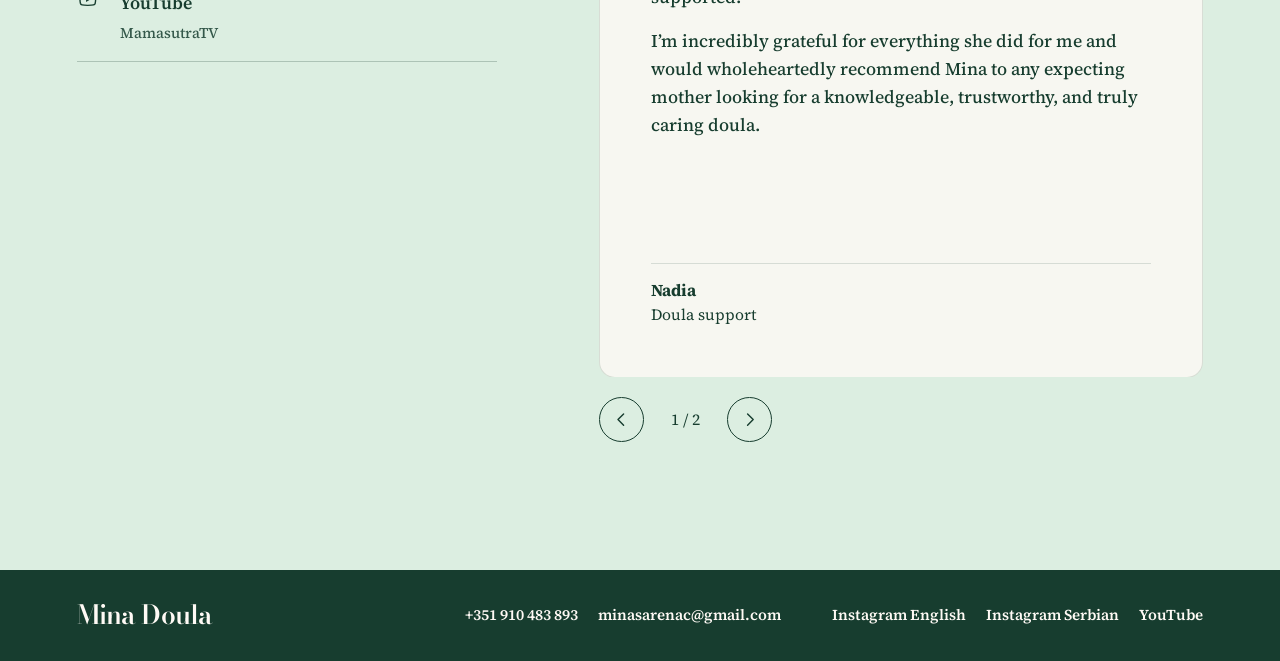
==== commit 3fe64dcb: "Update about home birth copy" ====
--- a/index.html
+++ b/index.html
@@ -43,7 +43,7 @@
 
         <section id="about" class="about section-pad">
           <div><h2>About me</h2></div>
-          <div class="about-copy"><p>I'm Mina, mother of two wonderful daughters, photographer, and doula, originally from Serbia, now rooted in Portugal.</p><p>Photography is my main profession, but I became fascinated by birth during my first pregnancy. My daughter was born in 2020, in a hospital in Belgrade, a setting very different from what I desired. Decisions were made without my consent and what should have been one of the most empowering experiences of my life, left me instead feeling unseen and unheard.</p><p>That moment changed the direction of my life and I became determined to help women understand their sense of agency and have better birth experiences. I trained as a doula, and that path led me to make a <a href="https://www.youtube.com/@MamasutraTV" target="_blank" rel="noreferrer">documentary series</a> about birth in Serbia. <a href="https://www.instagram.com/_mama_sutra__?stkn=MW9pOHY4OGxkaHBrdQ==" target="_blank" rel="noreferrer">My Instagram</a> grew to an online community where women began sharing their stories openly, many for the first time. Since then, I've worked with many women through pregnancy and birth, and held birth preparation courses to help them walk into their own births informed, supported, and with sovereignty.</p><p>My second daughter was born at home, unassisted, surrounded by my family and a close friend who is also a doula. It remains the most profound experience of my life.</p><p>Today I bring both worlds together - supporting women through pregnancy, birth, and the early days of motherhood as a doula and lactation consultant, while documenting this sacred window through photography.</p><p>I deeply believe in a woman's capacity to birth and to nurture her baby.</p></div>
+          <div class="about-copy"><p>I'm Mina, mother of two wonderful daughters, photographer, and doula, originally from Serbia, now rooted in Portugal.</p><p>Photography is my main profession, but I became fascinated by birth during my first pregnancy. My daughter was born in 2020, in a hospital in Belgrade, a setting very different from what I desired. Decisions were made without my consent and what should have been one of the most empowering experiences of my life, left me instead feeling unseen and unheard.</p><p>That moment changed the direction of my life and I became determined to help women understand their sense of agency and have better birth experiences. I trained as a doula, and that path led me to make a <a href="https://www.youtube.com/@MamasutraTV" target="_blank" rel="noreferrer">documentary series</a> about birth in Serbia. <a href="https://www.instagram.com/_mama_sutra__?stkn=MW9pOHY4OGxkaHBrdQ==" target="_blank" rel="noreferrer">My Instagram</a> grew to an online community where women began sharing their stories openly, many for the first time. Since then, I've worked with many women through pregnancy and birth, and held birth preparation courses to help them walk into their own births informed, supported, and with sovereignty.</p><p>My second daughter was born at home, surrounded by my family and a close friend who is also a doula. It remains the most profound experience of my life.</p><p>Today I bring both worlds together - supporting women through pregnancy, birth, and the early days of motherhood as a doula and lactation consultant, while documenting this sacred window through photography.</p><p>I deeply believe in a woman's capacity to birth and to nurture her baby.</p></div>
           <figure class="about-image"><img src="Images/About%20me/mina-at-window.jpeg" alt="Mina in sunlight by an open window" /></figure>
         </section>
 
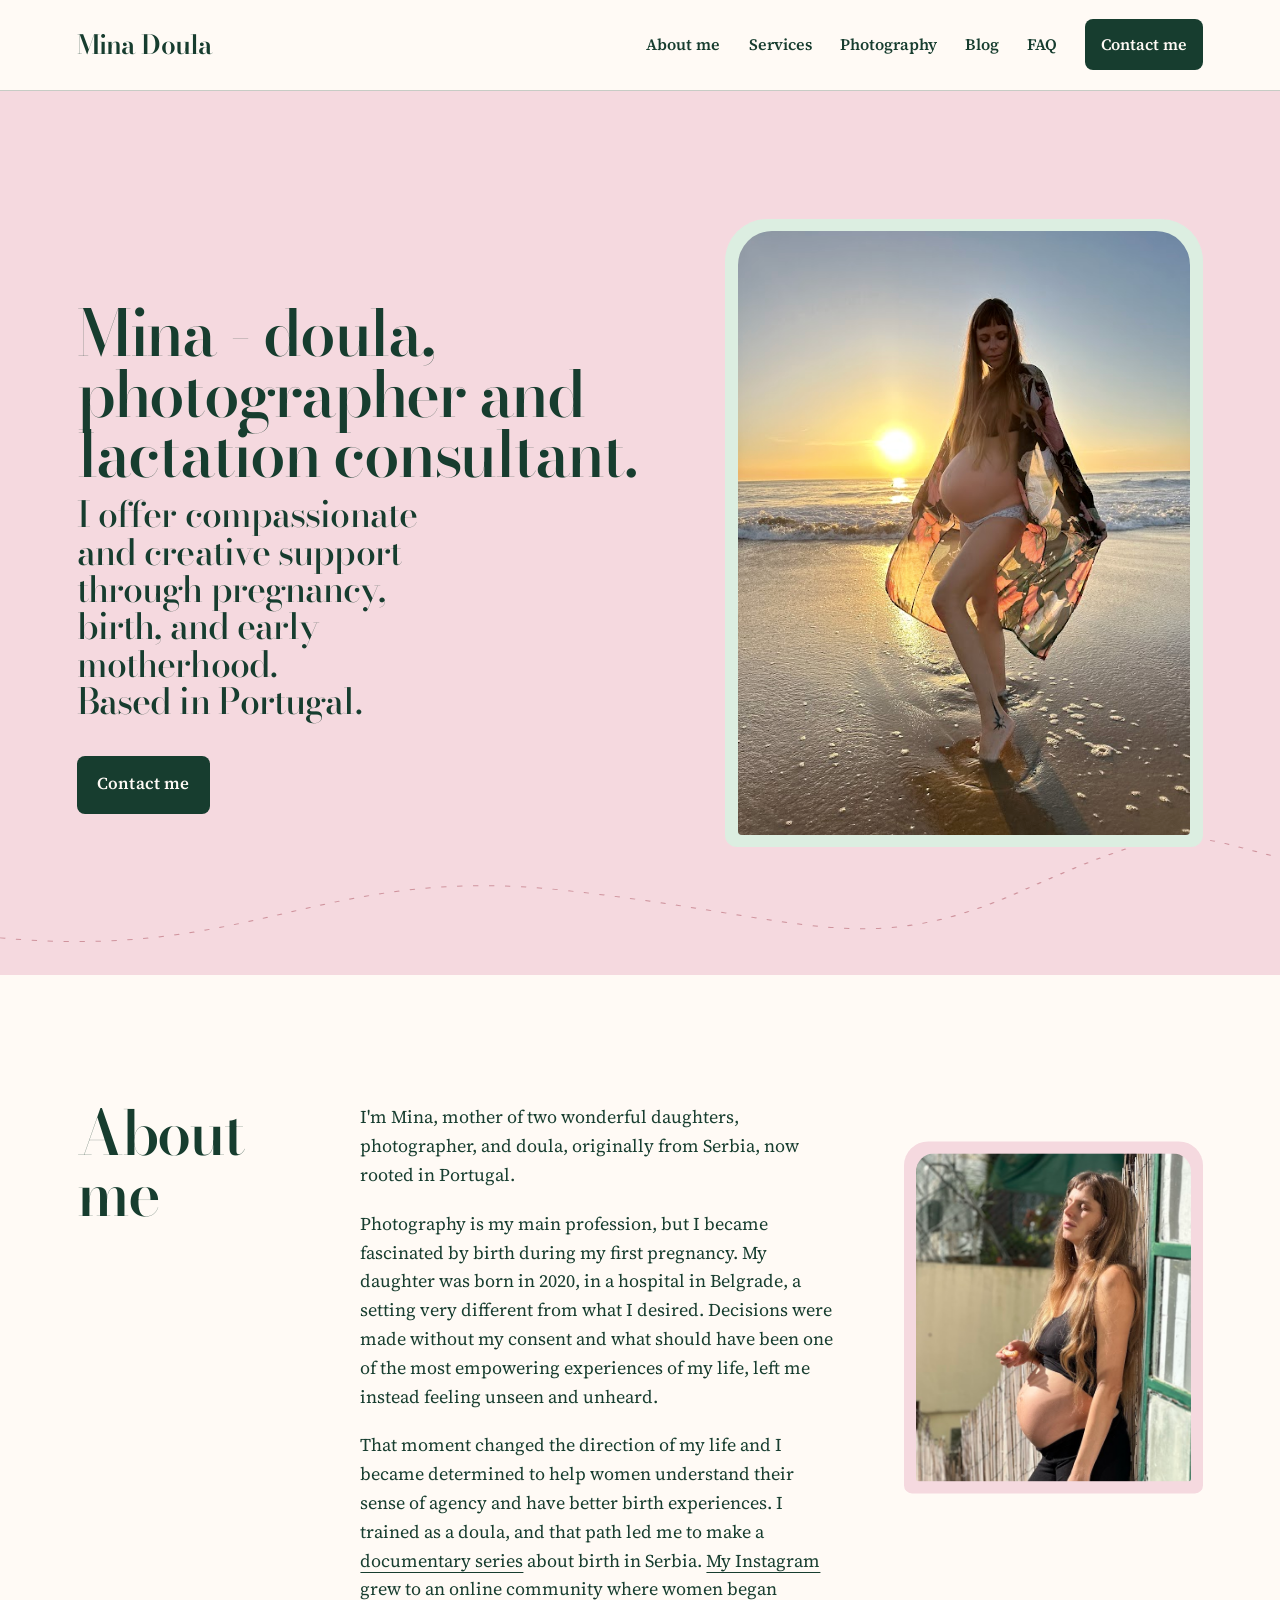
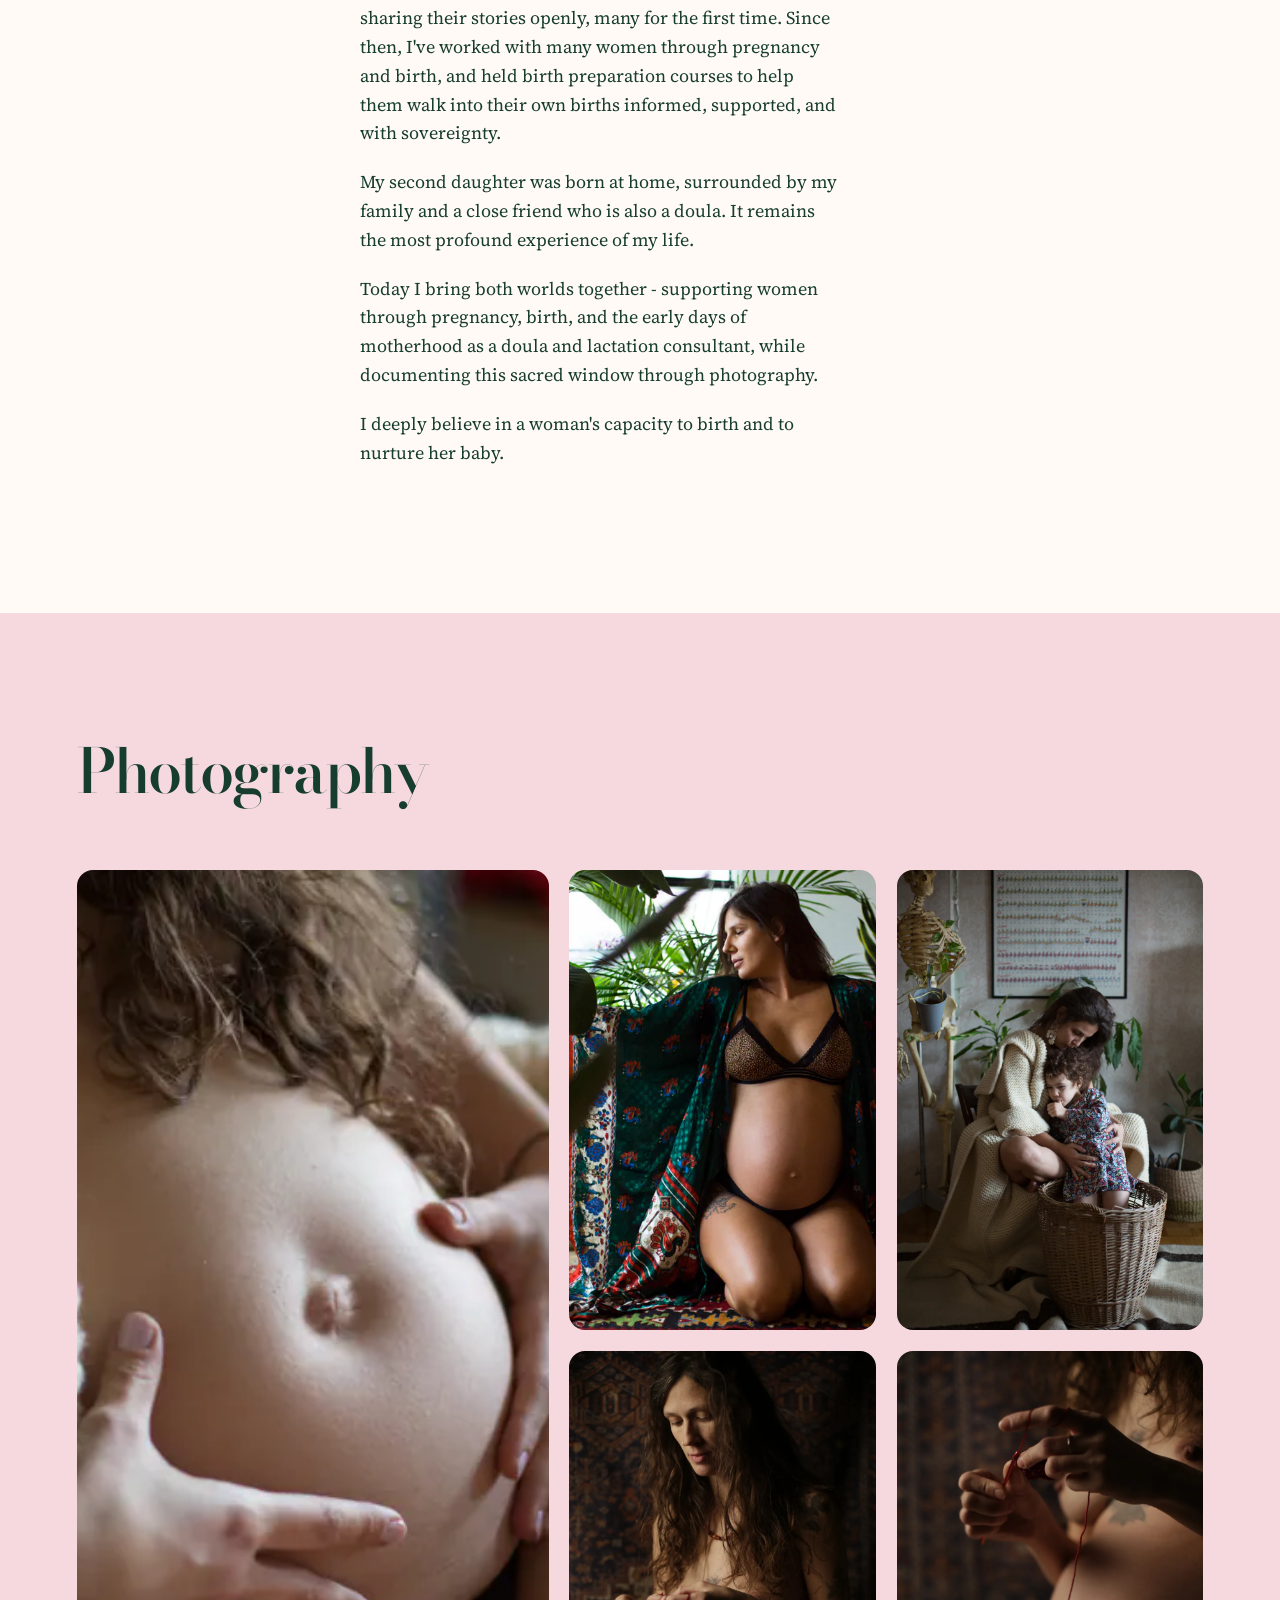
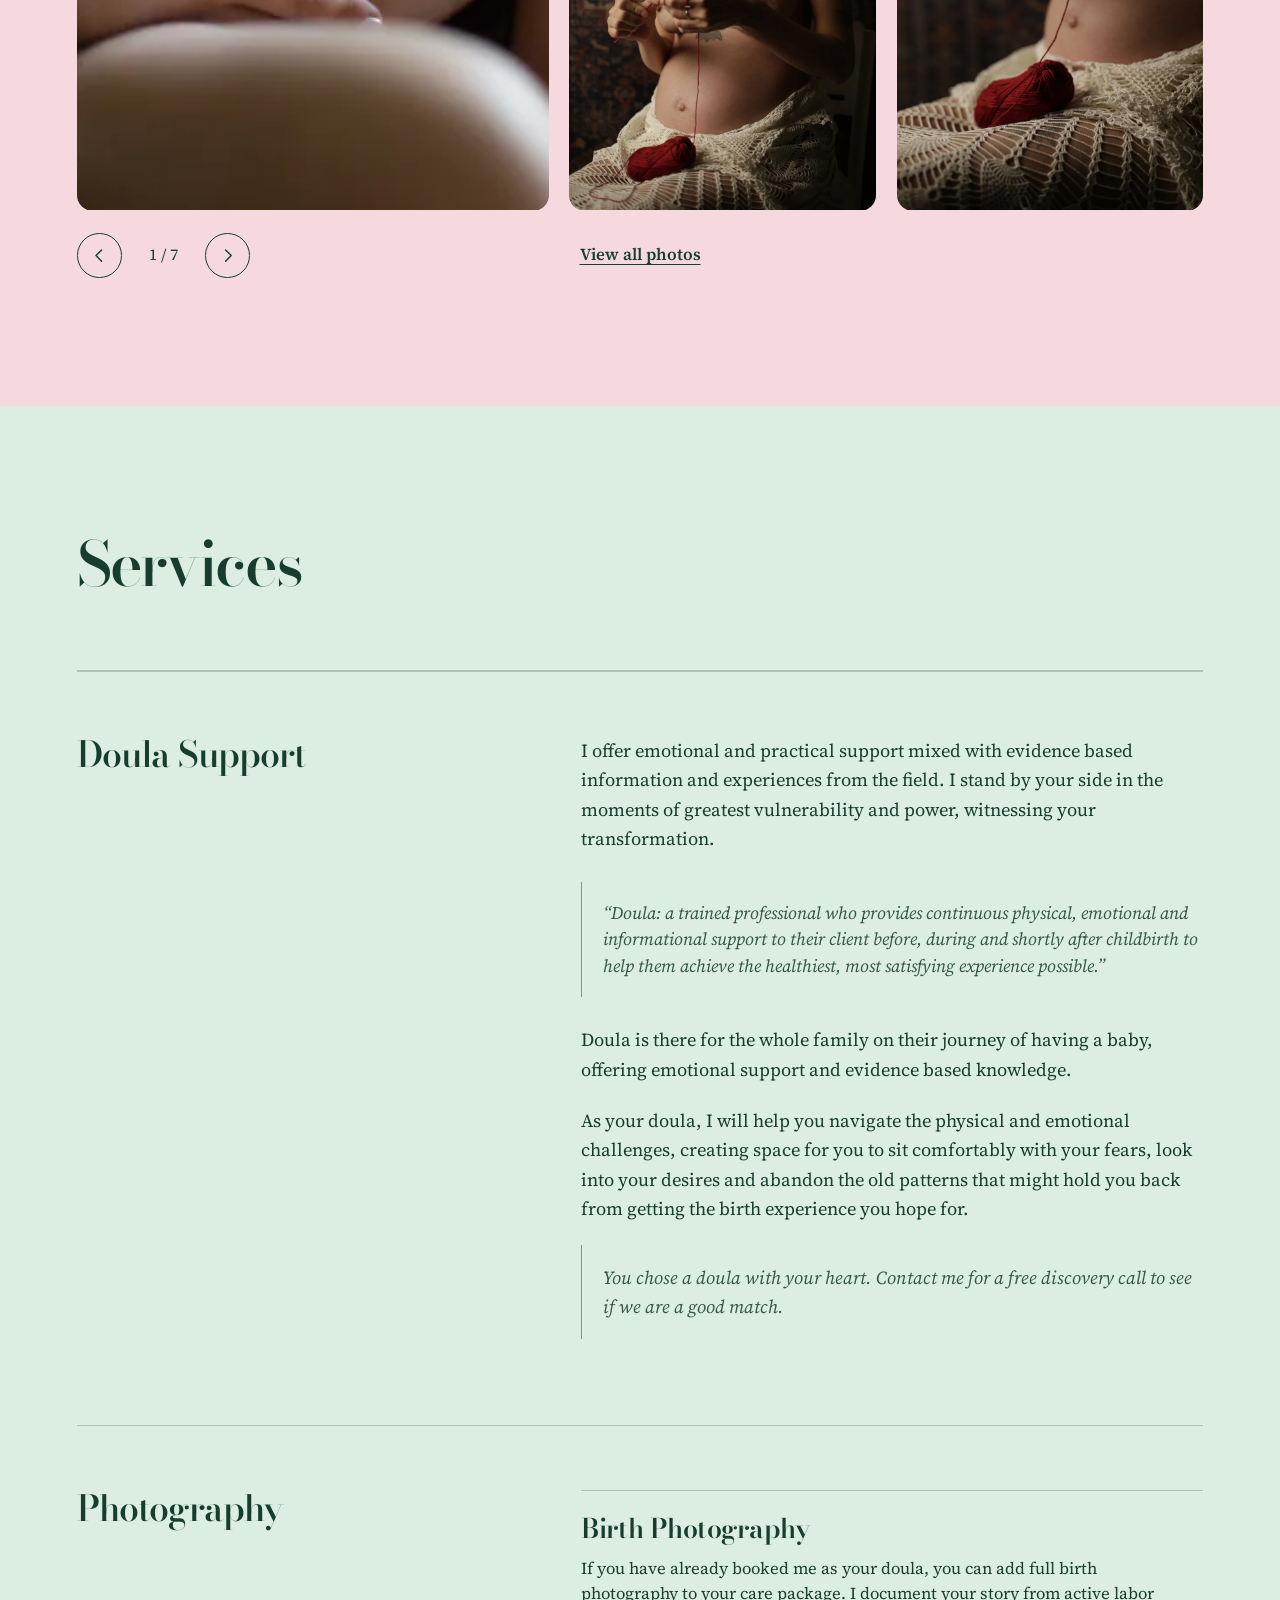
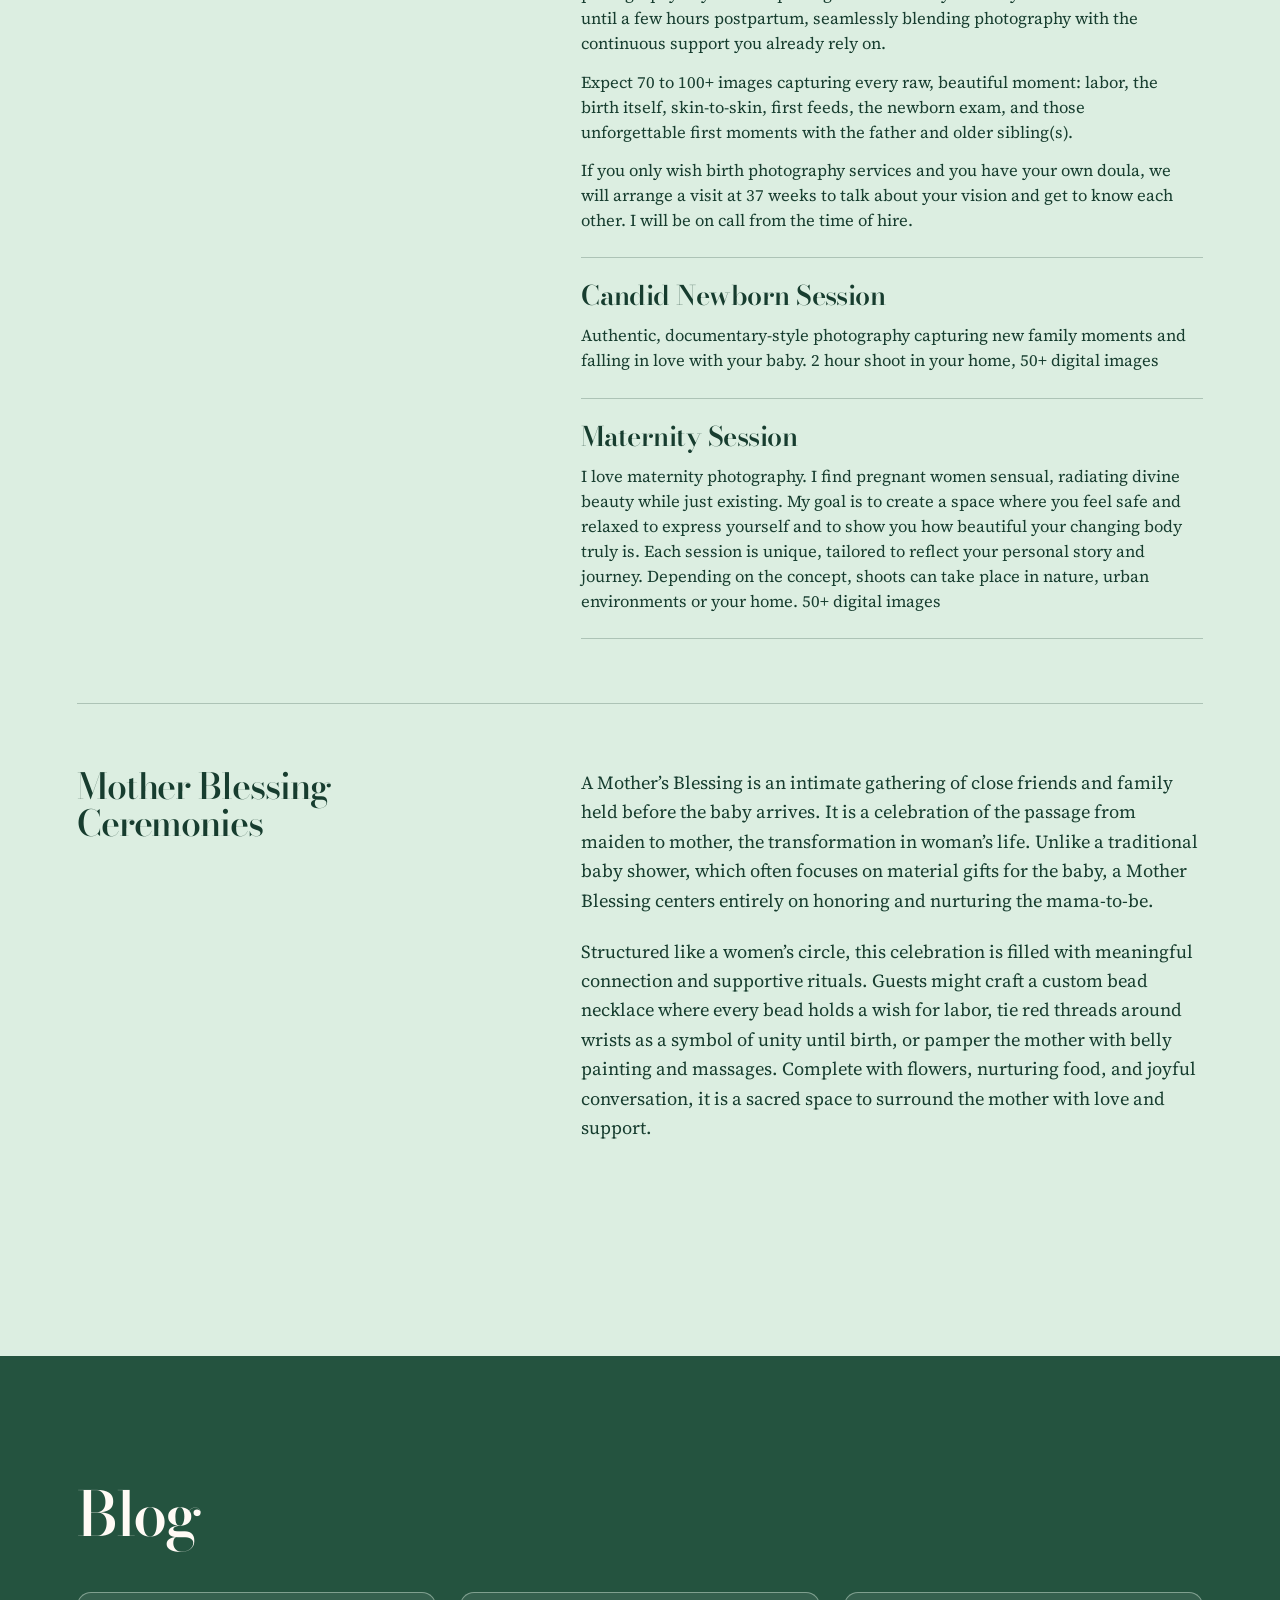
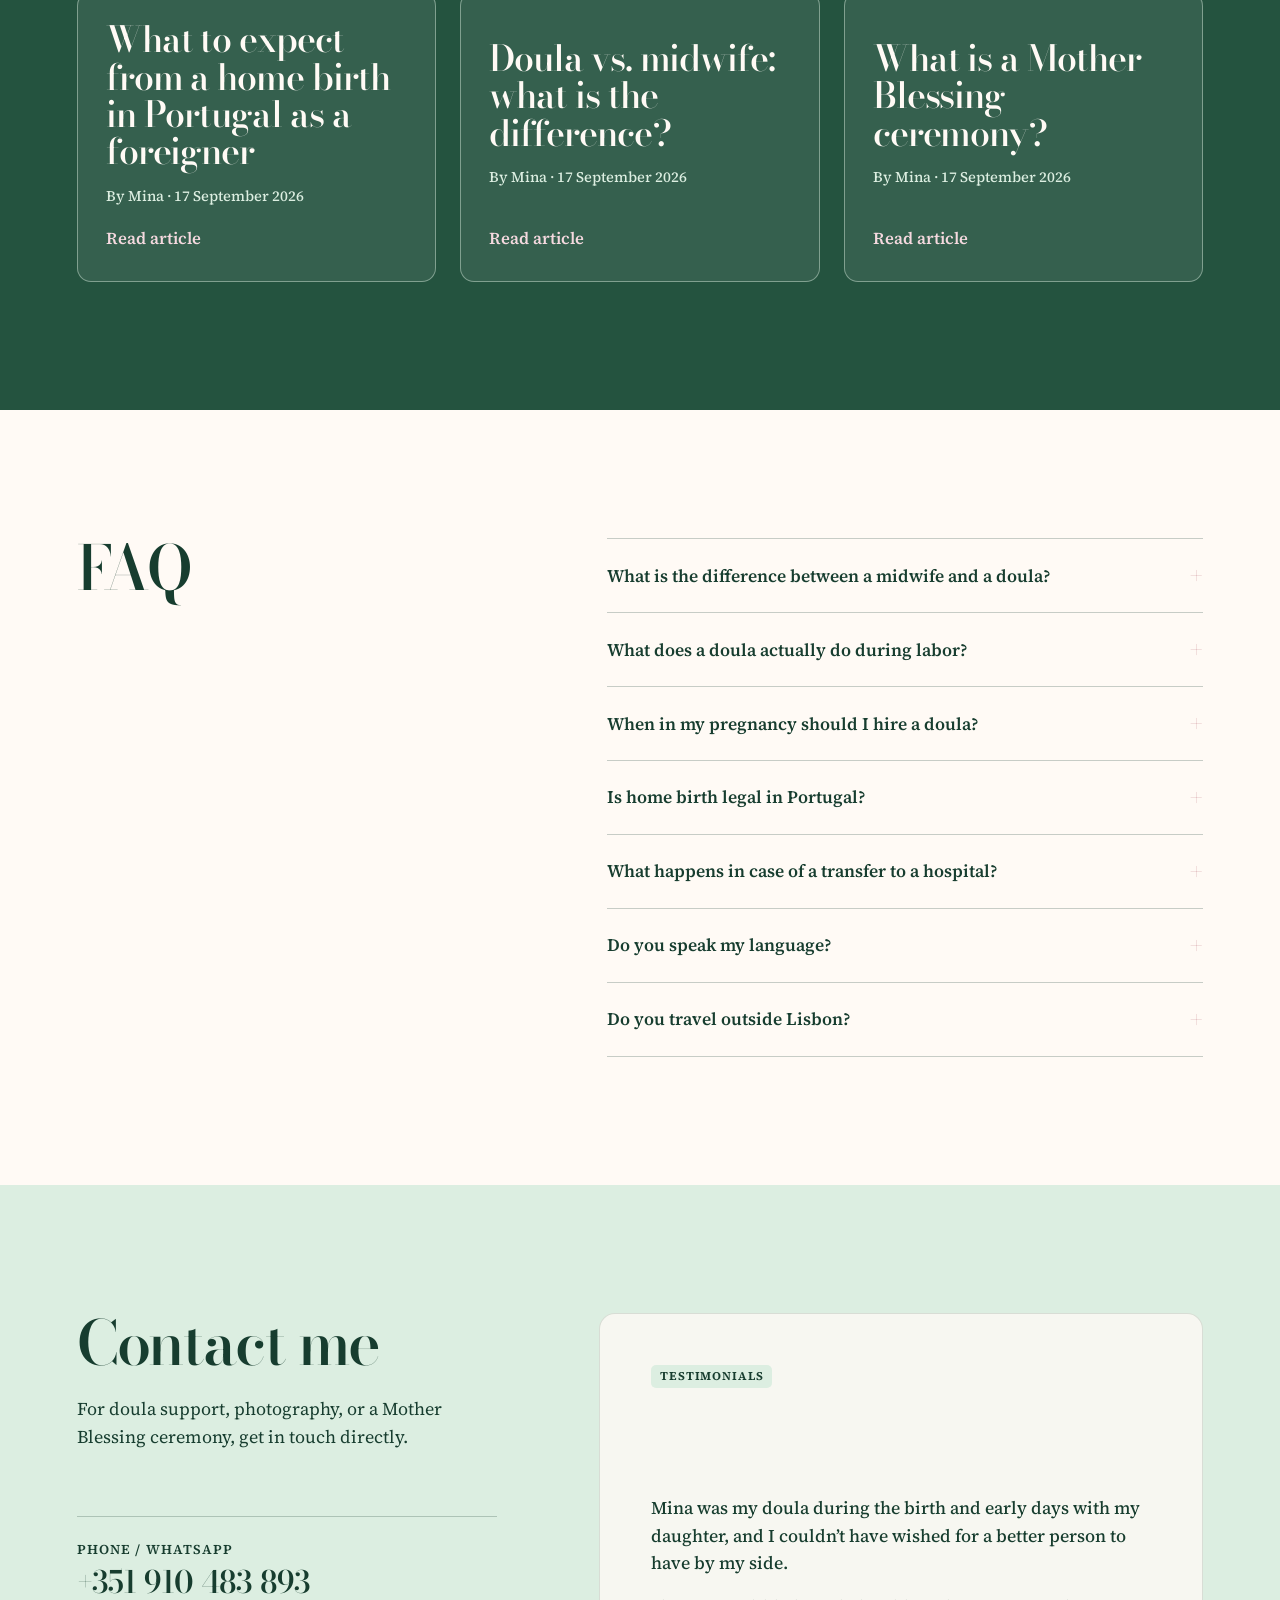
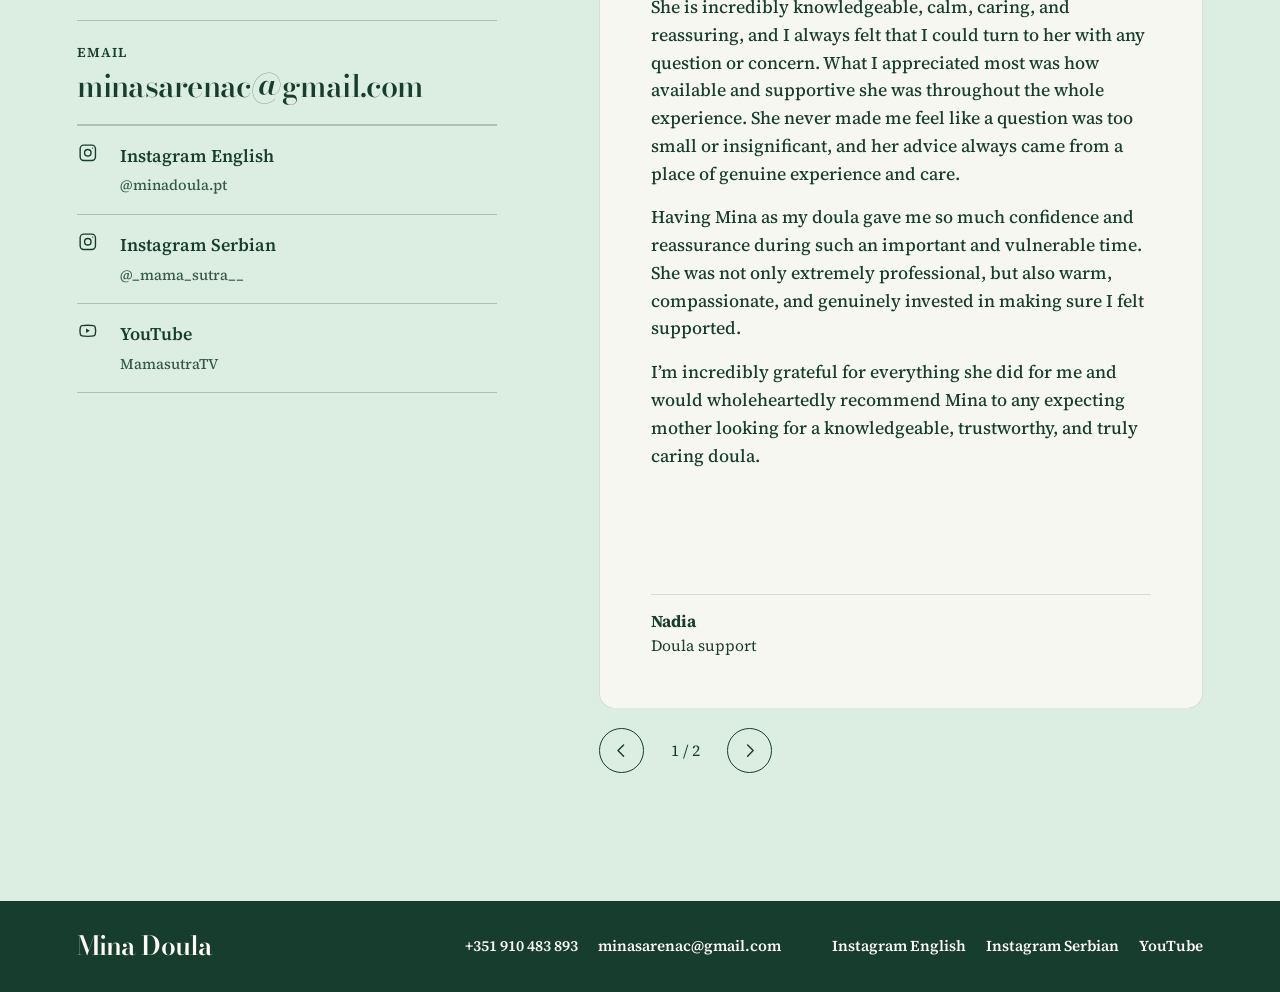
==== commit 4463e3e8: "Add photography service details and refine blog headings" ====
--- a/index.html
+++ b/index.html
@@ -71,7 +71,7 @@
             </article>
             <article class="service-item" id="photography-service">
               <div class="service-heading"><h3>Photography</h3></div>
-              <div class="service-body"><p>If you have already booked me as your doula, you can add full birth photography to your care package. I document your story from active labor until a few hours postpartum, seamlessly blending photography with the continuous support you already rely on.</p><p>Authentic, documentary-style photography capturing new family moments and falling in love with your baby.</p><p>I love maternity photography. I find pregnant women sensual, radiating divine beauty while just existing. My goal is to create a space where you feel safe and relaxed to express yourself and to show you how beautiful your changing body truly is. Each session is unique, tailored to reflect your personal story and journey. Depending on the concept, shoots can take place in nature, urban environments or your home.</p></div>
+              <div class="service-body"><div class="package-list package-list-compact"><section><div><h4>Birth Photography</h4></div><p>If you have already booked me as your doula, you can add full birth photography to your care package. I document your story from active labor until a few hours postpartum, seamlessly blending photography with the continuous support you already rely on.</p><p>Expect 70 to 100+ images capturing every raw, beautiful moment: labor, the birth itself, skin-to-skin, first feeds, the newborn exam, and those unforgettable first moments with the father and older sibling(s).</p><p>If you only wish birth photography services and you have your own doula, we will arrange a visit at 37 weeks to talk about your vision and get to know each other. I will be on call from the time of hire.</p></section><section><div><h4>Candid Newborn Session</h4></div><p>Authentic, documentary-style photography capturing new family moments and falling in love with your baby. 2 hour shoot in your home, 50+ digital images</p></section><section><div><h4>Maternity Session</h4></div><p>I love maternity photography. I find pregnant women sensual, radiating divine beauty while just existing. My goal is to create a space where you feel safe and relaxed to express yourself and to show you how beautiful your changing body truly is. Each session is unique, tailored to reflect your personal story and journey. Depending on the concept, shoots can take place in nature, urban environments or your home. 50+ digital images</p></section></div></div>
             </article>
             <article class="service-item">
               <div class="service-heading"><h3>Mother Blessing Ceremonies</h3></div>
@@ -101,7 +101,7 @@
           <h2 id="faq-title">FAQ</h2>
           <div class="faq-list">
             <details><summary>What is the difference between a midwife and a doula?</summary><p>Midwives are licensed medical professionals responsible for monitoring the health and safety of the mother and baby, performing medical exams, managing complications and prescribing medication. Doulas provide non-medical, continuous emotional, informational and physical support, helping you navigate decision-making, physical comfort, and postpartum transition.</p></details>
-            <details><summary>What does a doula actually do during labor?</summary><p>I offer continuous support - physical comfort measures (positioning, breathing, massage), emotional reassurance, holding space so you feel safe and undisturbed and help navigating conversations with midwives and medical staff. I help you understand what's being offered or recommended so you can make informed decisions.</p></details>
+            <details><summary>What does a doula actually do during labor?</summary><p>Some women like to be in their zone and anything but silent presence is distracting for them, while others love to be held, massaged and reassured often. I offer continuous support of your preference, holding space so you feel safe and undisturbed.</p><p>In a clinical setting I assist you in navigating conversations with midwives and medical staff. I help you understand what's being offered or recommended so you can make informed decisions.</p></details>
             <details><summary>When in my pregnancy should I hire a doula?</summary><p>Most clients hire a doula during their second trimester (around 20-28 weeks), but you can reach out at any stage of pregnancy. Starting earlier gives us time to build trust and go through birth preparation together, but it's never "too late" to ask.</p></details>
             <details><summary>Is home birth legal in Portugal?</summary><p>Yes. It is legal, but not covered by health insurance.</p></details>
             <details><summary>What happens in case of a transfer to a hospital?</summary><p>Experienced midwives are skilled at distinguishing subtle variations of normal labor from true pathology. If a genuine medical emergency arises, the midwife will recommend a hospital transfer. As a doula, I accompany a woman during the transfer and continue supporting her inside the hospital, whenever facility rules permit.</p></details>
--- a/styles-feminine.css
+++ b/styles-feminine.css
@@ -158,6 +158,8 @@
 .blog-post h1 { max-width: 18ch; color: var(--forest); font-family: var(--display); font-size: clamp(2.8rem, 6vw, 5.5rem); font-weight: 550; letter-spacing: -.035em; line-height: .98; text-wrap: balance; }
 .blog-post-copy { margin-top: clamp(2.5rem, 5vw, 4.5rem); color: var(--forest); font-size: clamp(1.15rem, 1.7vw, 1.4rem); line-height: 1.65; }
 .blog-post-copy p + p { margin-top: 1.45rem; }
+.blog-post-copy h2 { max-width: 28ch; margin: clamp(3rem, 6vw, 5.25rem) 0 1.1rem; color: var(--forest); font-family: var(--display); font-size: clamp(1.75rem, 3.2vw, 2.7rem); font-weight: 600; letter-spacing: -.028em; line-height: 1.08; text-wrap: balance; }
+.blog-post-copy h2 + p { margin-top: 0; }
 .article-metadata { display: flex; flex-wrap: wrap; gap: .45rem 1.25rem; margin: 2rem 0 0; padding: 1rem 0; border-top: 1px solid var(--line); border-bottom: 1px solid var(--line); color: var(--soft-ink); font-family: var(--ui); font-size: .94rem; line-height: 1.45; }
 .article-metadata p { margin: 0; }
 .article-sources { margin-top: clamp(3rem, 6vw, 4.5rem); padding-top: 1.5rem; border-top: 1px solid var(--line); }
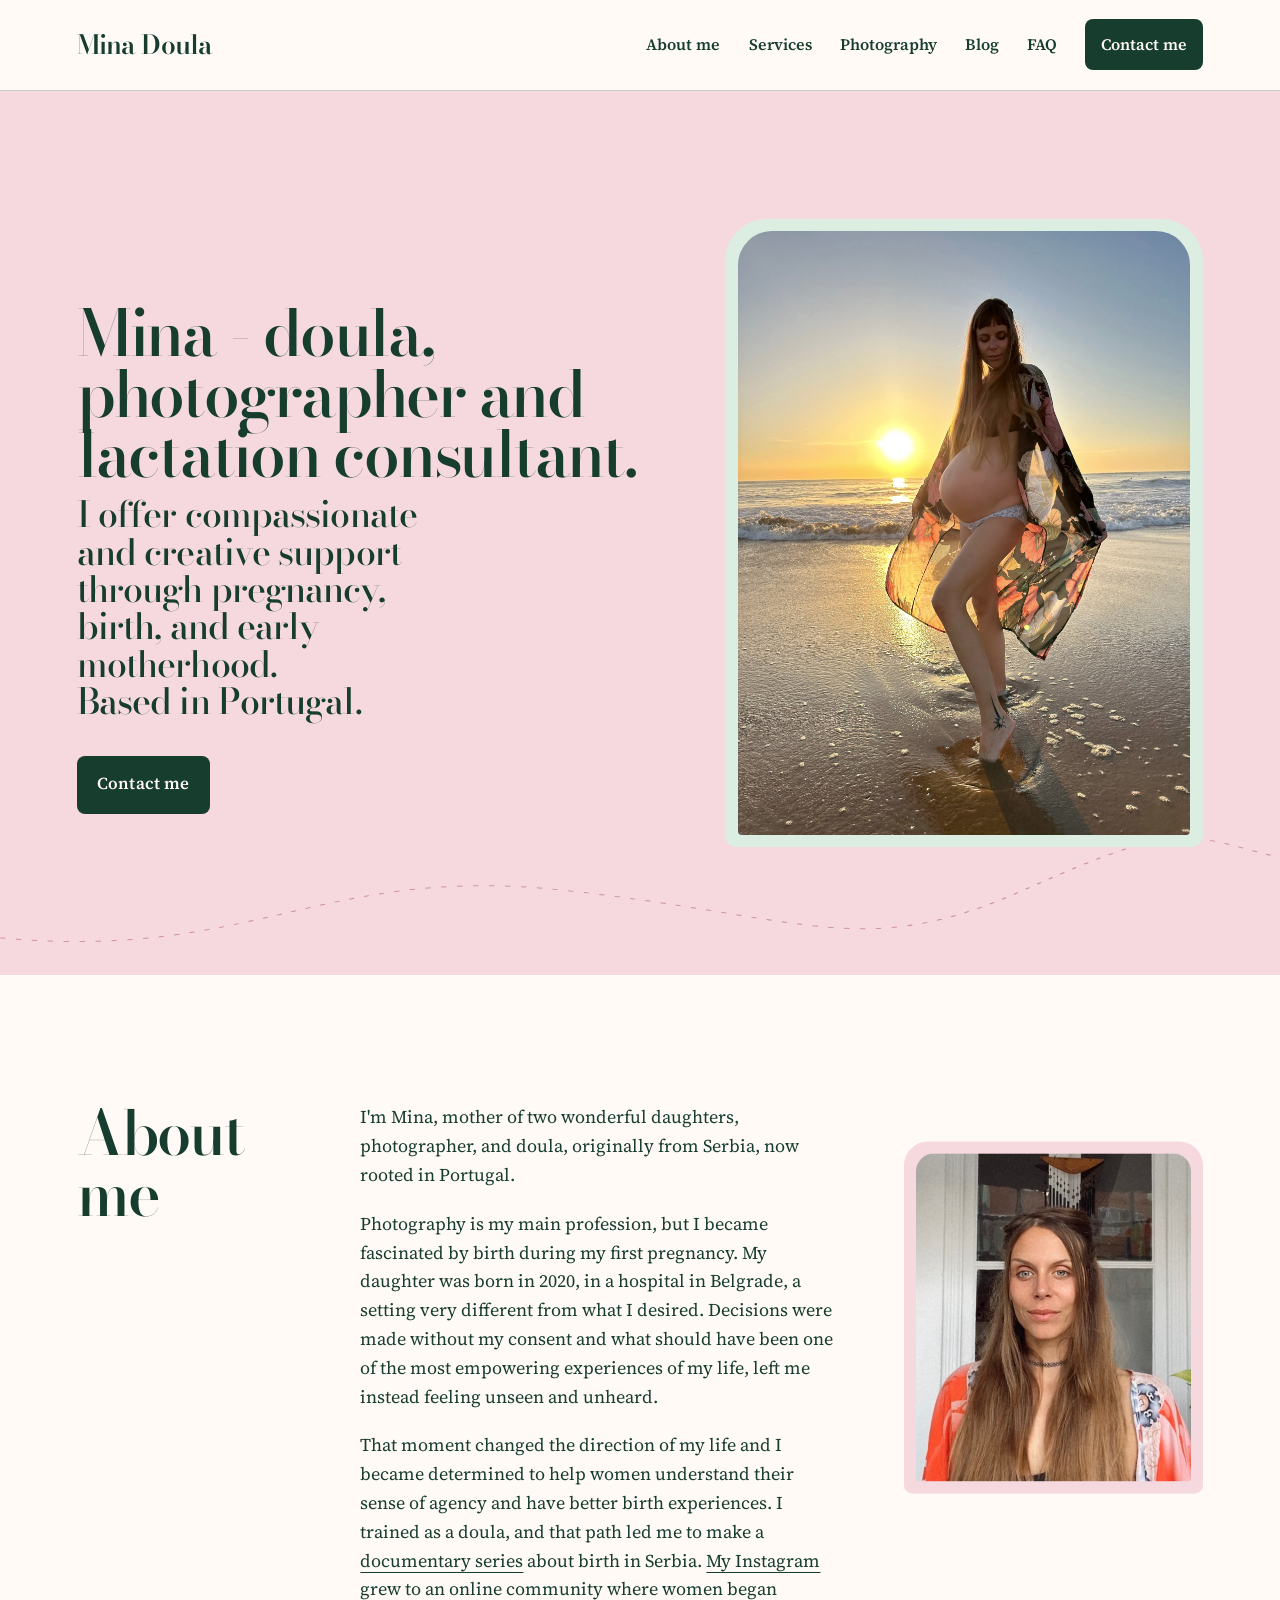
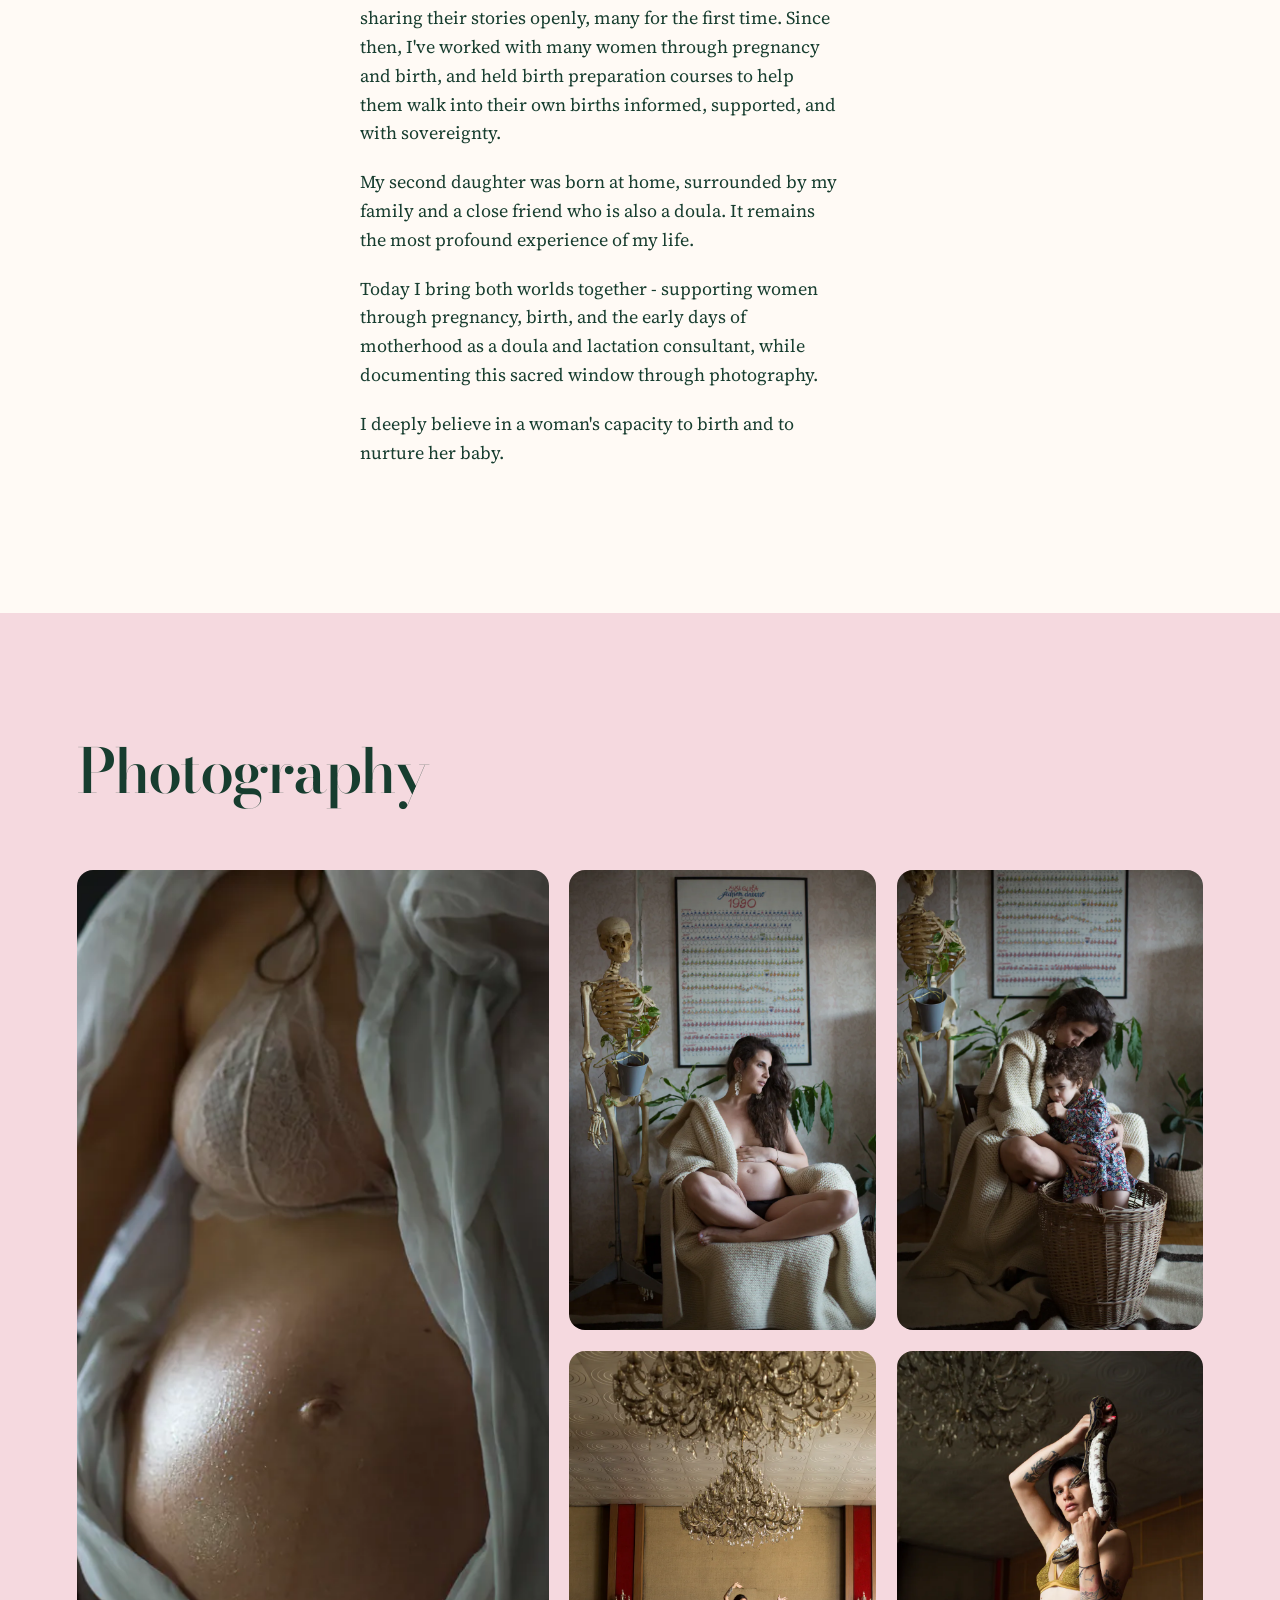
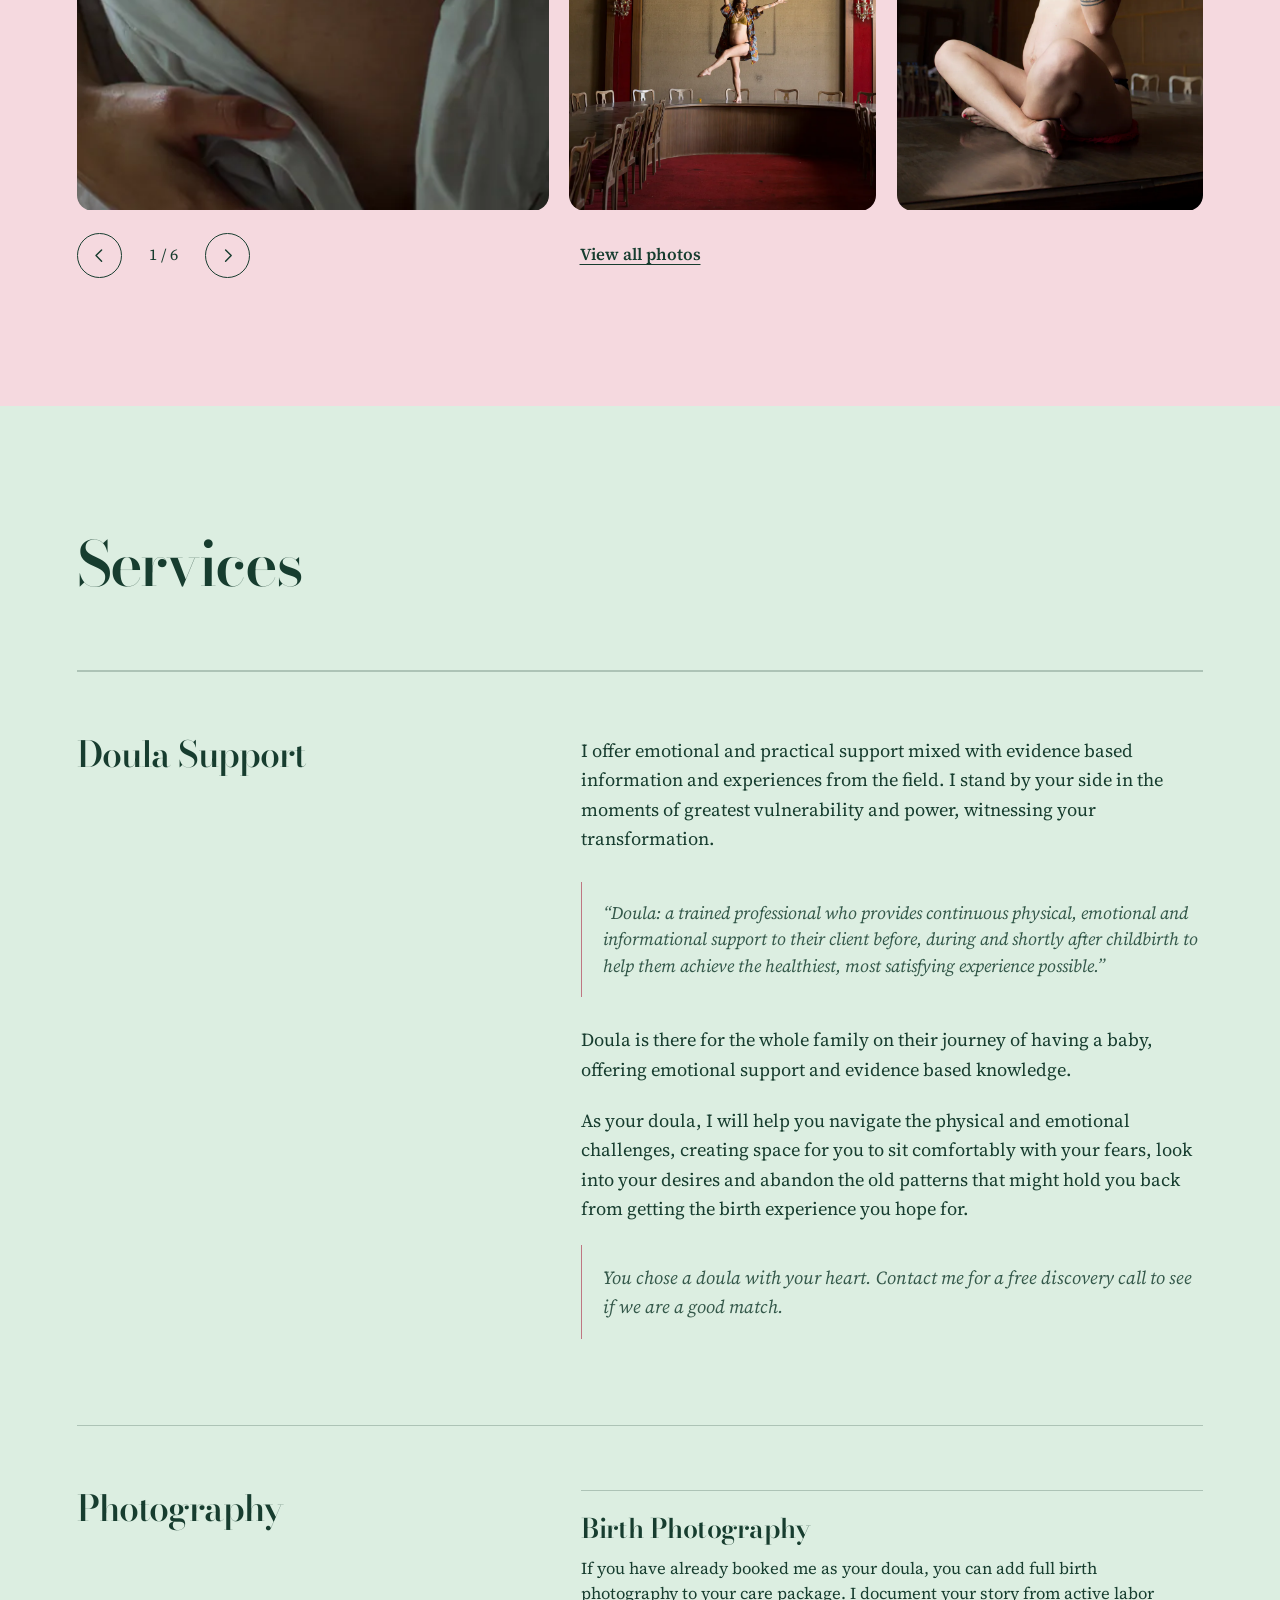
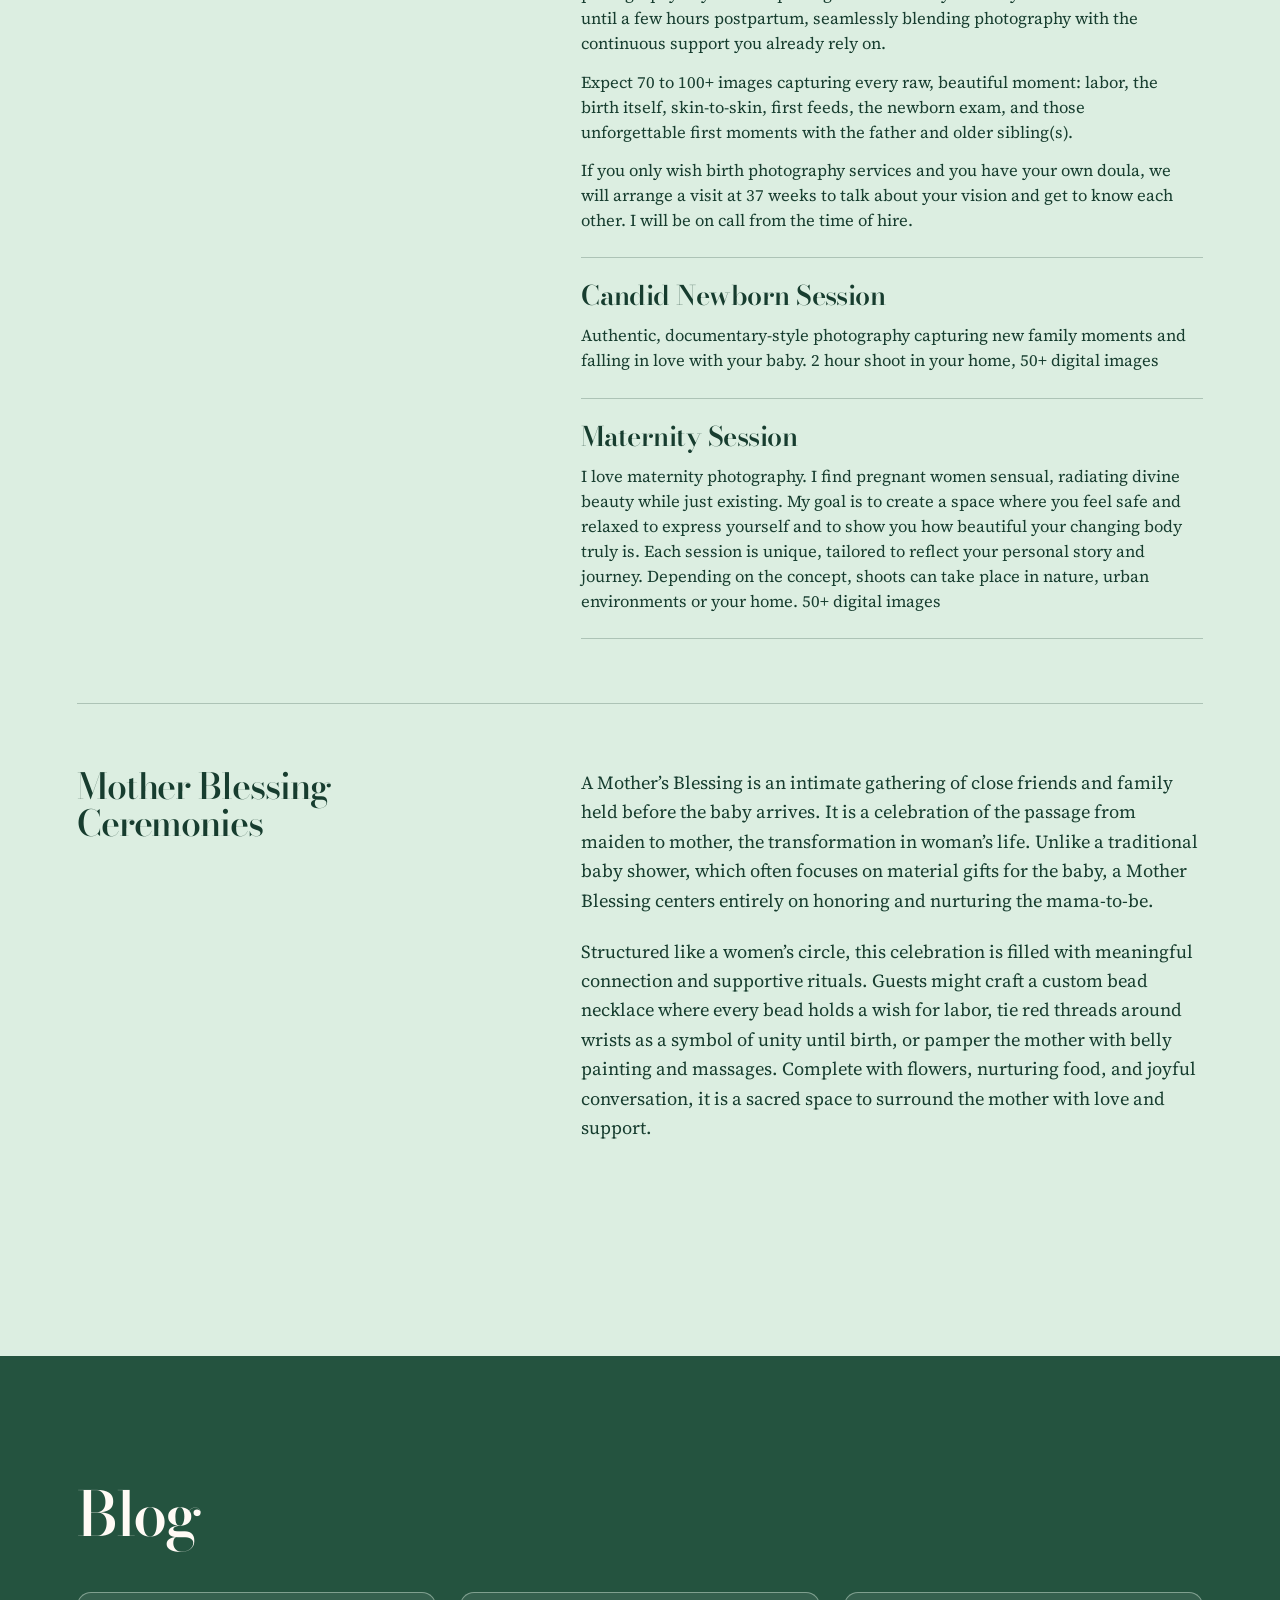
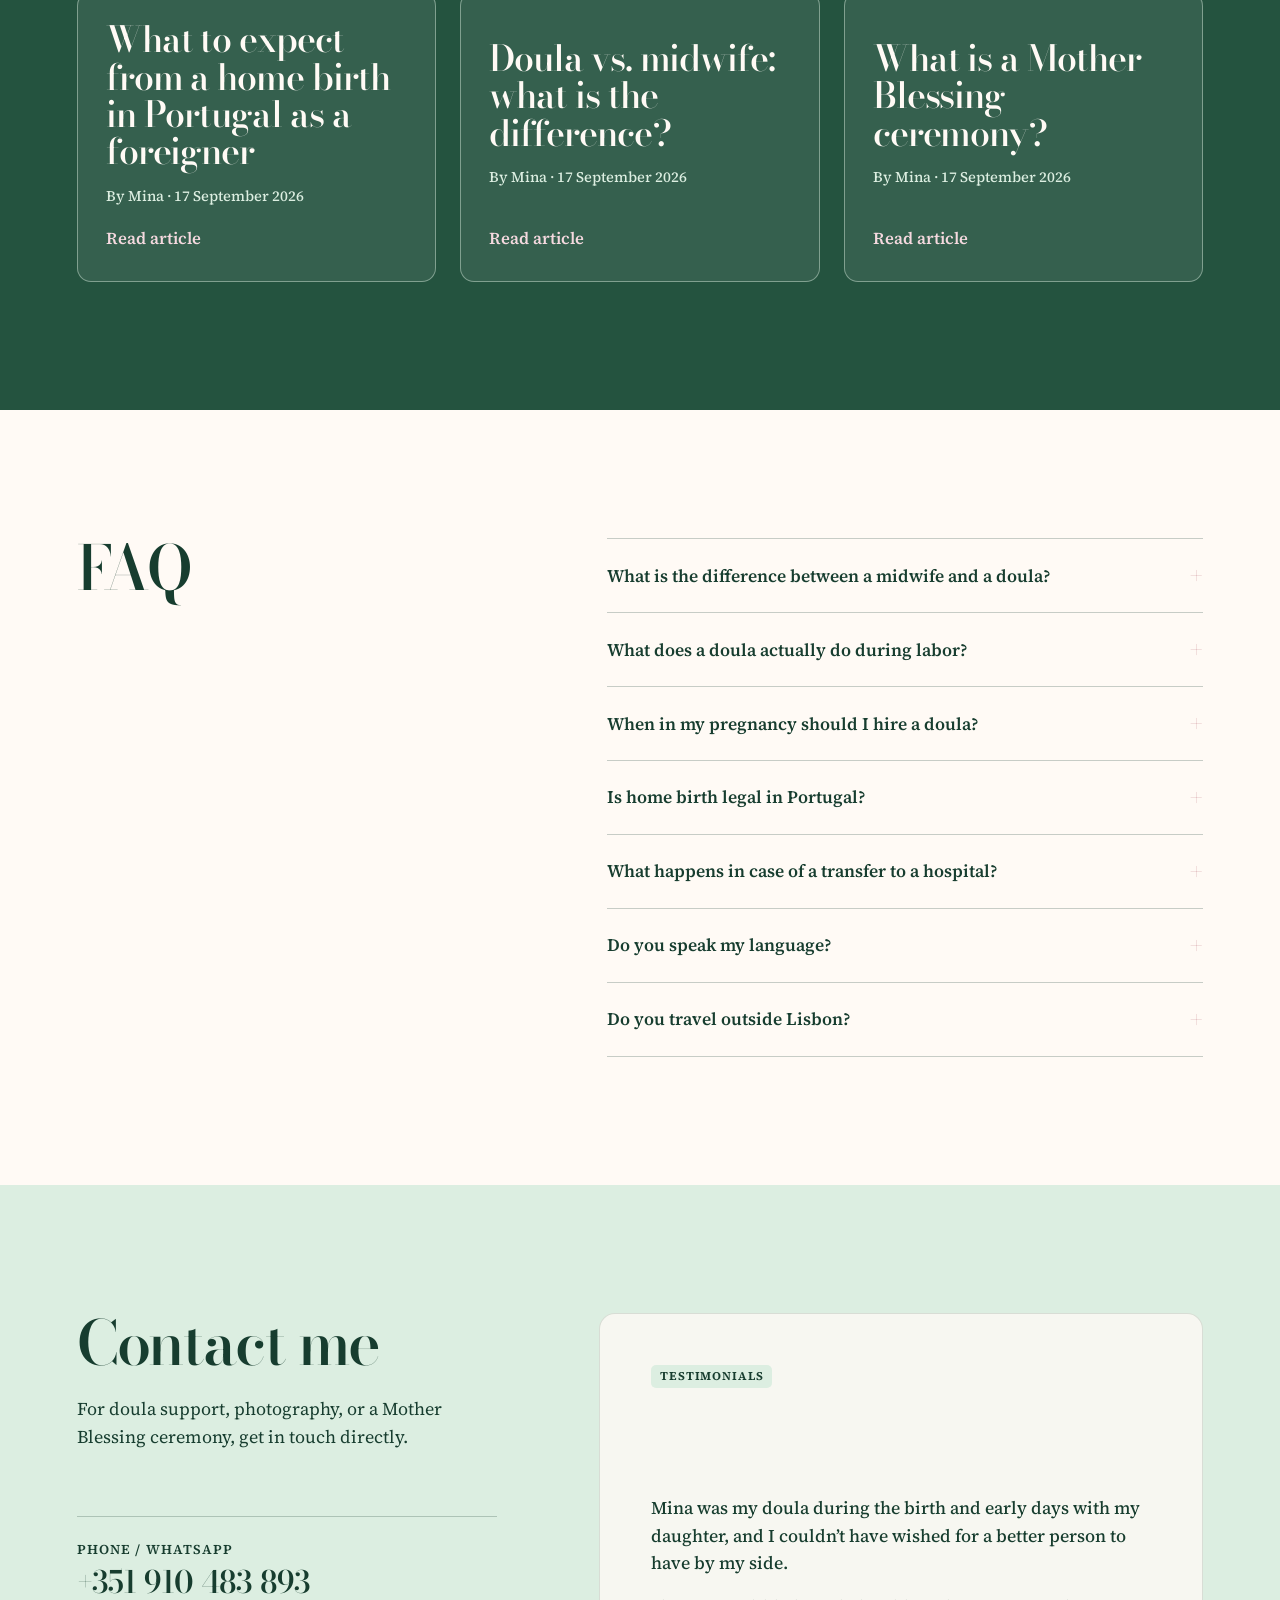
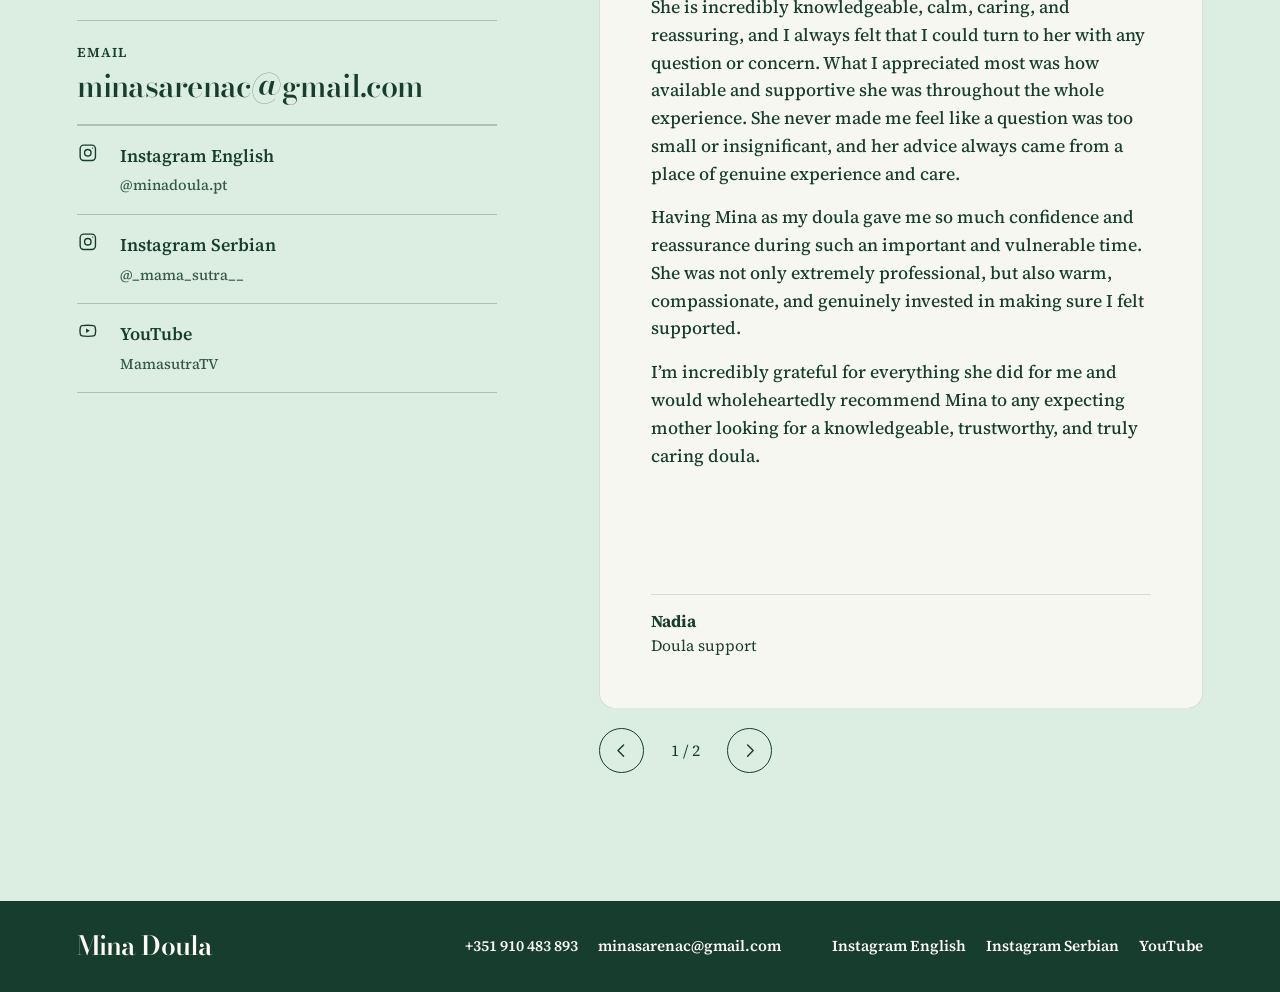
==== commit 91c6f746: "Replace website photography from Drive" ====
--- a/index.html
+++ b/index.html
@@ -11,7 +11,7 @@
     <meta property="og:title" content="Mina Doula — doula, photographer and lactation consultant" />
     <meta property="og:description" content="Compassionate and creative support through pregnancy, birth, and early motherhood in Portugal." />
     <meta property="og:url" content="https://minadoula.com/" />
-    <meta property="og:image" content="https://minadoula.com/Images/About%20me/mina-at-sunset.jpeg" />
+    <meta property="og:image" content="https://minadoula.com/Images/Website%20Gallery/web/hero.jpg" />
     <meta name="twitter:card" content="summary_large_image" />
     <title>Mina - doula, photographer and lactation consultant</title>
     <link rel="preconnect" href="https://fonts.googleapis.com" />
@@ -37,14 +37,14 @@
             <h1>Mina - doula, photographer and lactation consultant. <span>I offer compassionate and creative support through pregnancy, birth, and early motherhood. Based in Portugal.</span></h1>
             <div class="hero-actions"><a class="button button-sun" href="#contact">Contact me</a></div>
           </div>
-          <figure class="hero-image proof-frame"><img src="Images/About%20me/mina-at-sunset.jpeg" alt="Mina walking on the beach at sunset" /></figure>
+          <figure class="hero-image proof-frame"><img src="Images/Website%20Gallery/web/hero.jpg" alt="Mina walking on the beach at sunset" /></figure>
           <svg class="hero-route" viewBox="0 0 1200 360" preserveAspectRatio="none" aria-hidden="true"><path d="M0 282 C240 330 300 130 530 185 S810 330 960 184 S1110 70 1200 118" /></svg>
         </section>
 
         <section id="about" class="about section-pad">
           <div><h2>About me</h2></div>
           <div class="about-copy"><p>I'm Mina, mother of two wonderful daughters, photographer, and doula, originally from Serbia, now rooted in Portugal.</p><p>Photography is my main profession, but I became fascinated by birth during my first pregnancy. My daughter was born in 2020, in a hospital in Belgrade, a setting very different from what I desired. Decisions were made without my consent and what should have been one of the most empowering experiences of my life, left me instead feeling unseen and unheard.</p><p>That moment changed the direction of my life and I became determined to help women understand their sense of agency and have better birth experiences. I trained as a doula, and that path led me to make a <a href="https://www.youtube.com/@MamasutraTV" target="_blank" rel="noreferrer">documentary series</a> about birth in Serbia. <a href="https://www.instagram.com/_mama_sutra__?stkn=MW9pOHY4OGxkaHBrdQ==" target="_blank" rel="noreferrer">My Instagram</a> grew to an online community where women began sharing their stories openly, many for the first time. Since then, I've worked with many women through pregnancy and birth, and held birth preparation courses to help them walk into their own births informed, supported, and with sovereignty.</p><p>My second daughter was born at home, surrounded by my family and a close friend who is also a doula. It remains the most profound experience of my life.</p><p>Today I bring both worlds together - supporting women through pregnancy, birth, and the early days of motherhood as a doula and lactation consultant, while documenting this sacred window through photography.</p><p>I deeply believe in a woman's capacity to birth and to nurture her baby.</p></div>
-          <figure class="about-image"><img src="Images/About%20me/mina-at-window.jpeg" alt="Mina in sunlight by an open window" /></figure>
+          <figure class="about-image"><img src="Images/Website%20Gallery/web/about.jpg" alt="Mina" /></figure>
         </section>
 
         <section id="photography" class="gallery section-pad">
